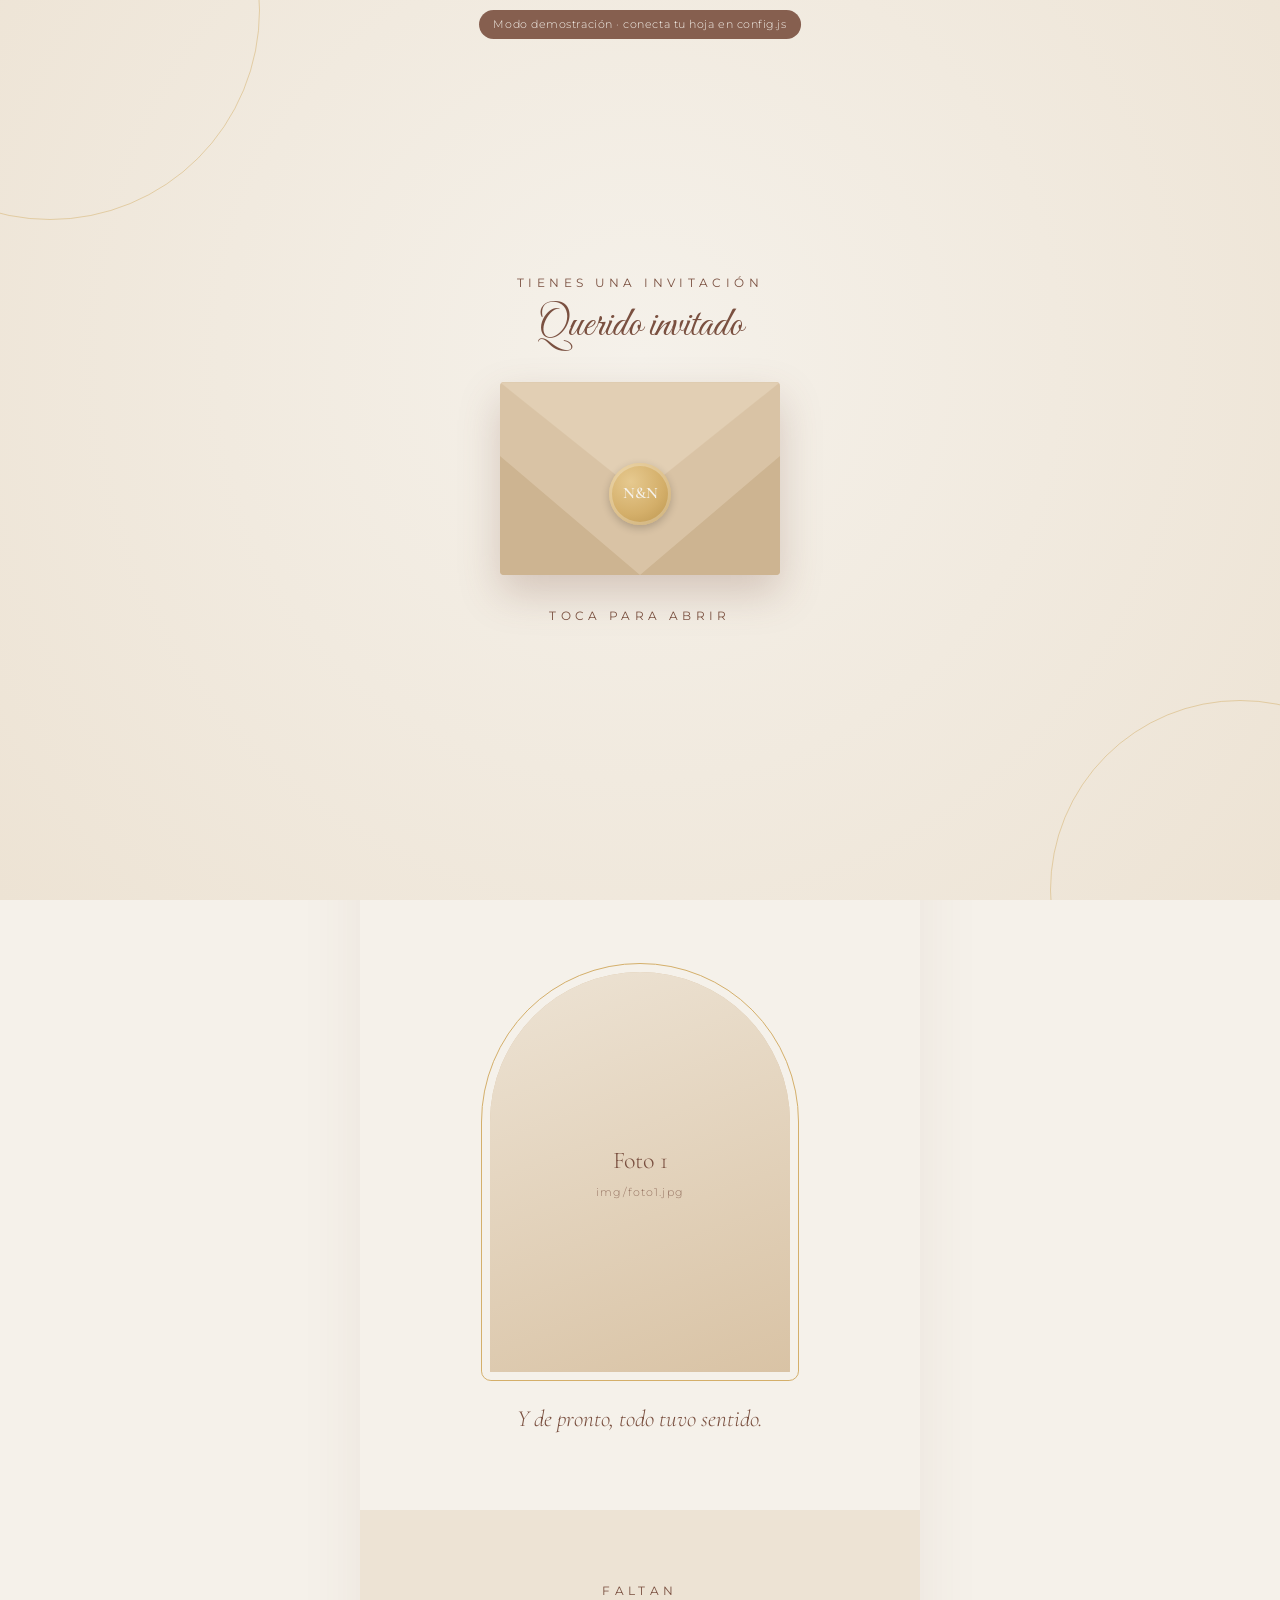
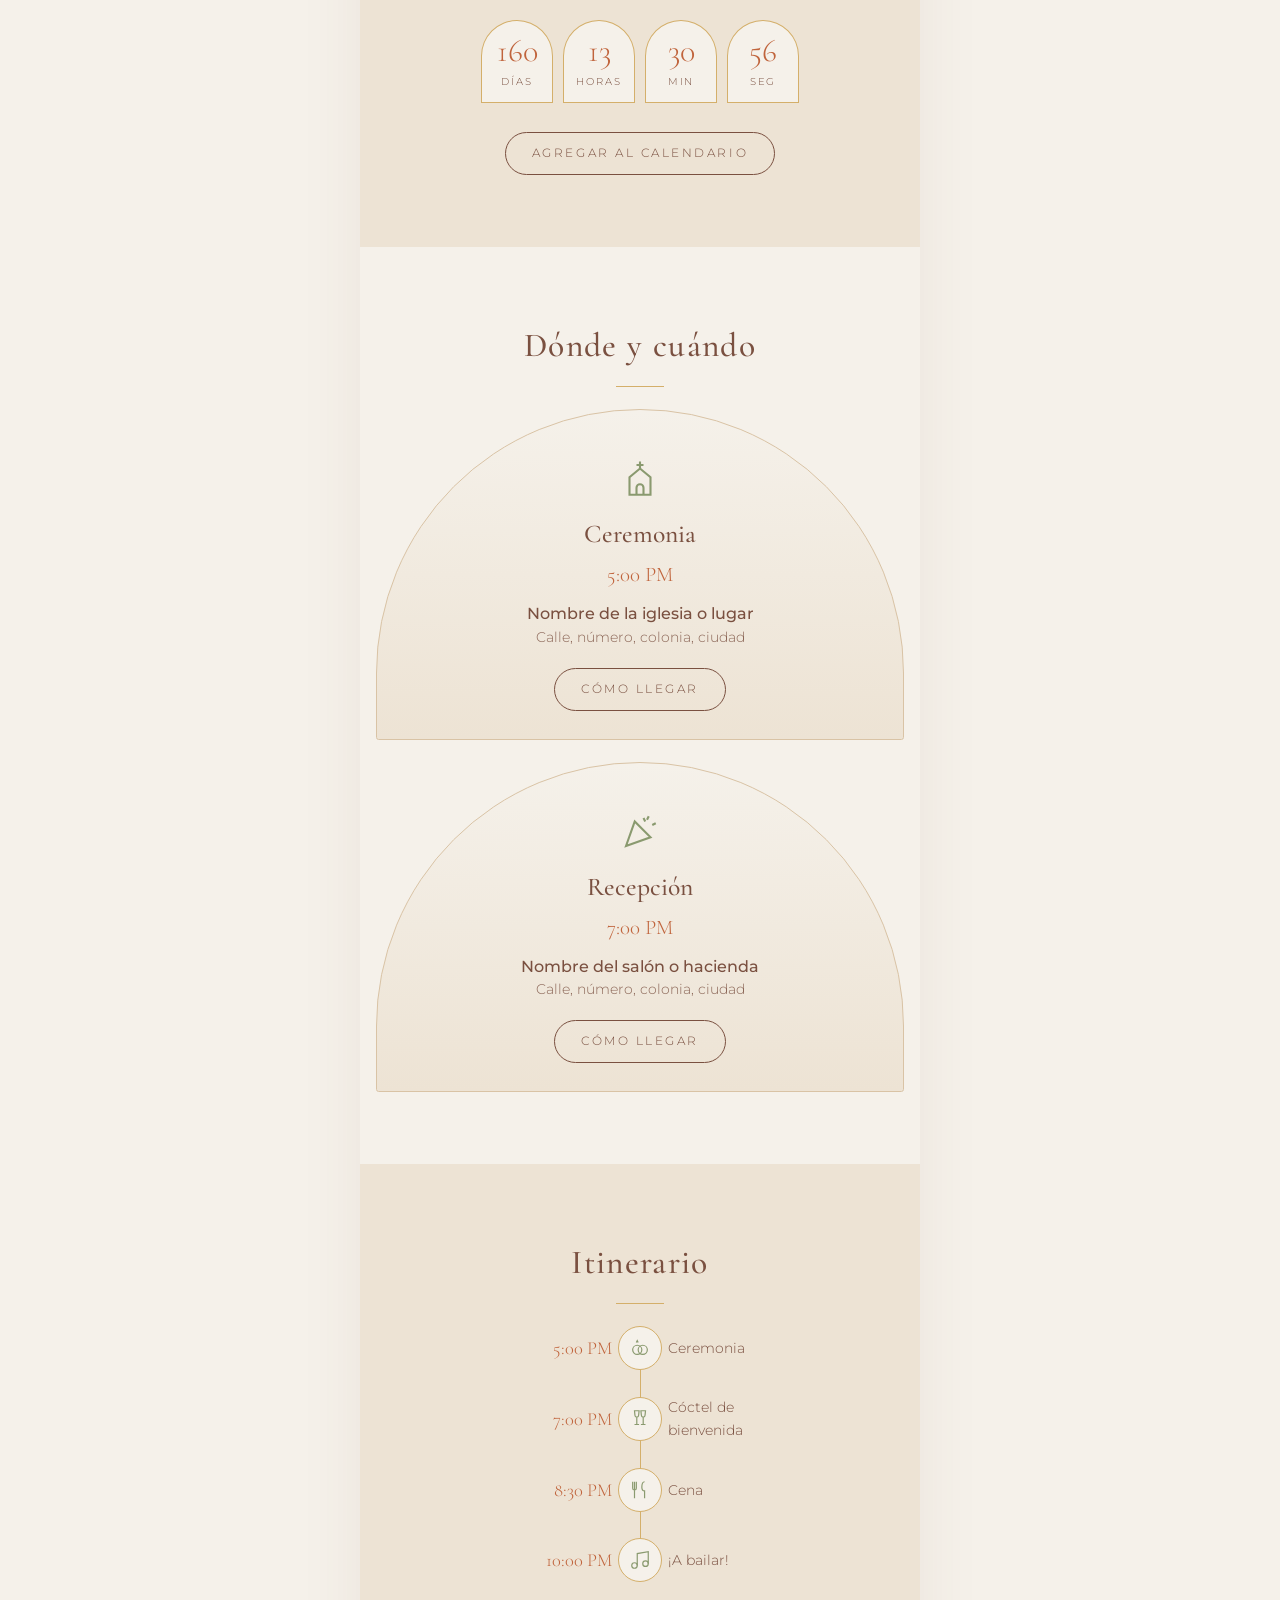
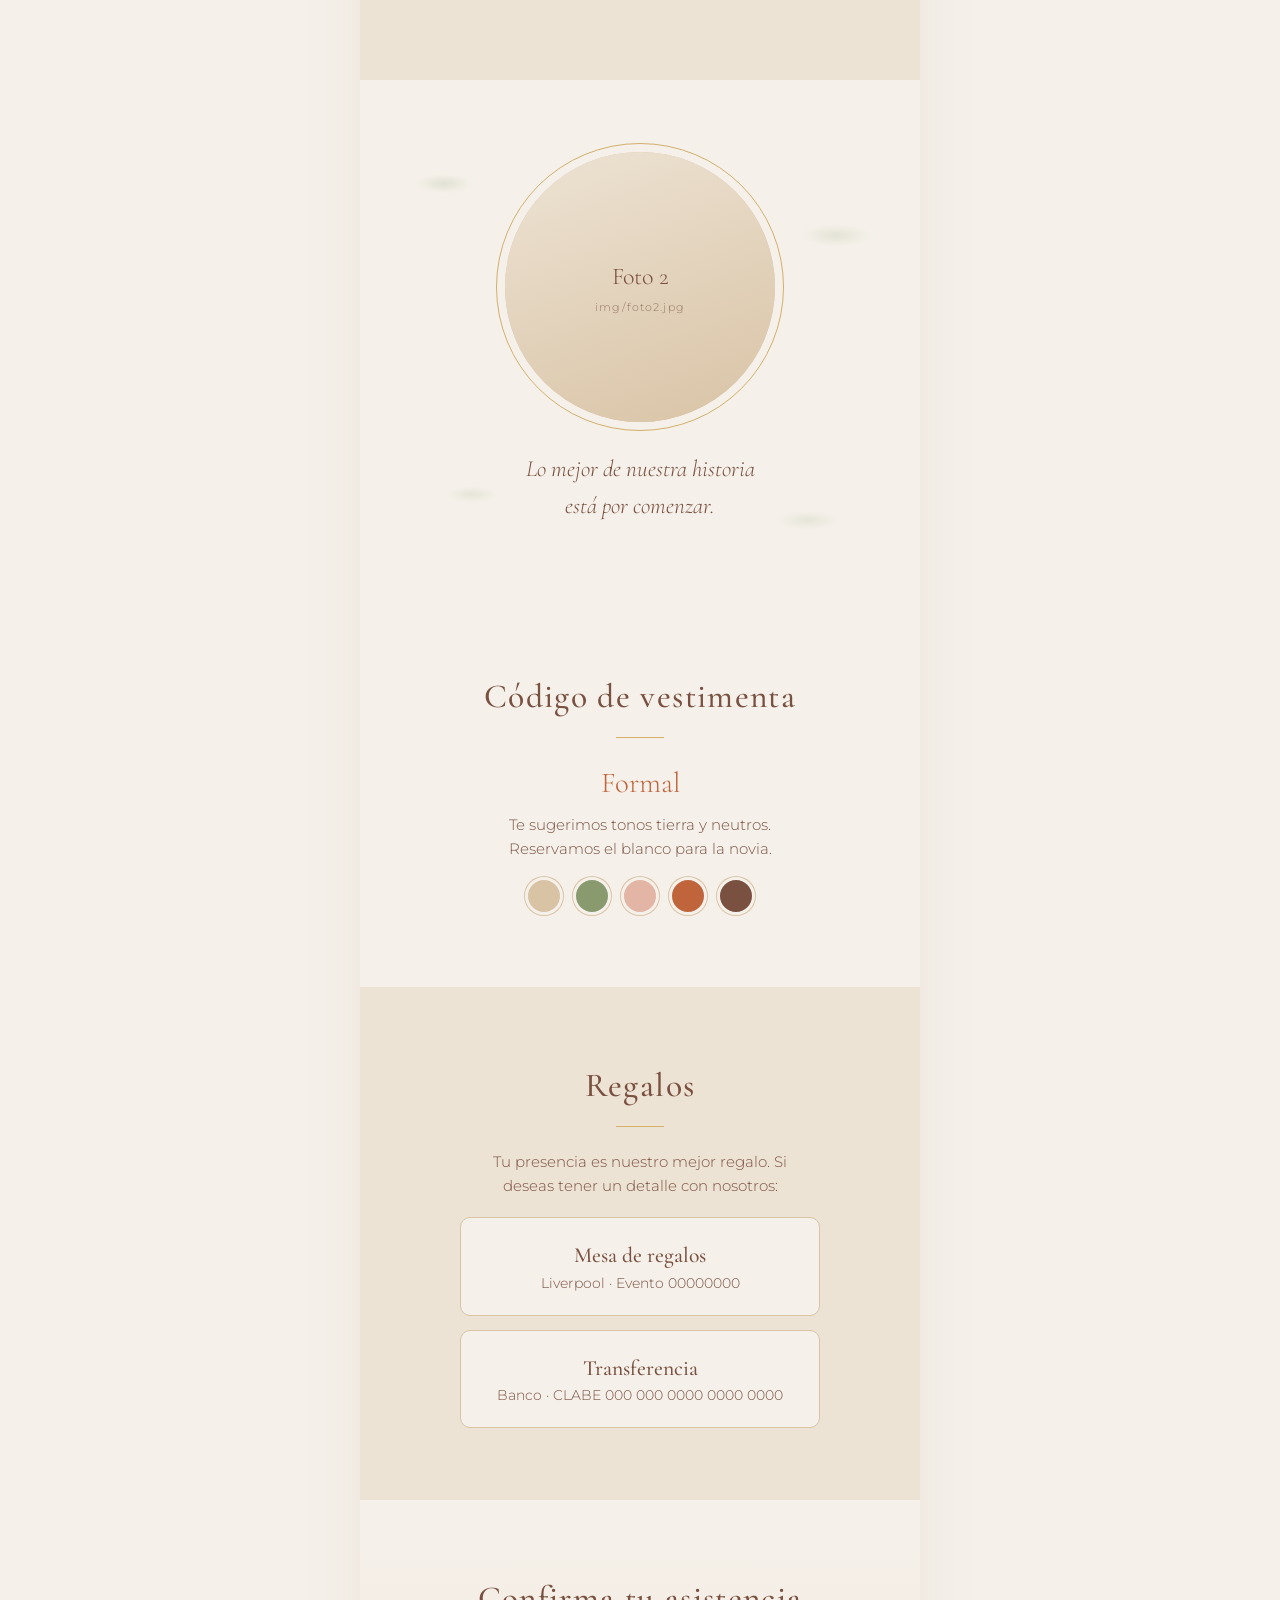
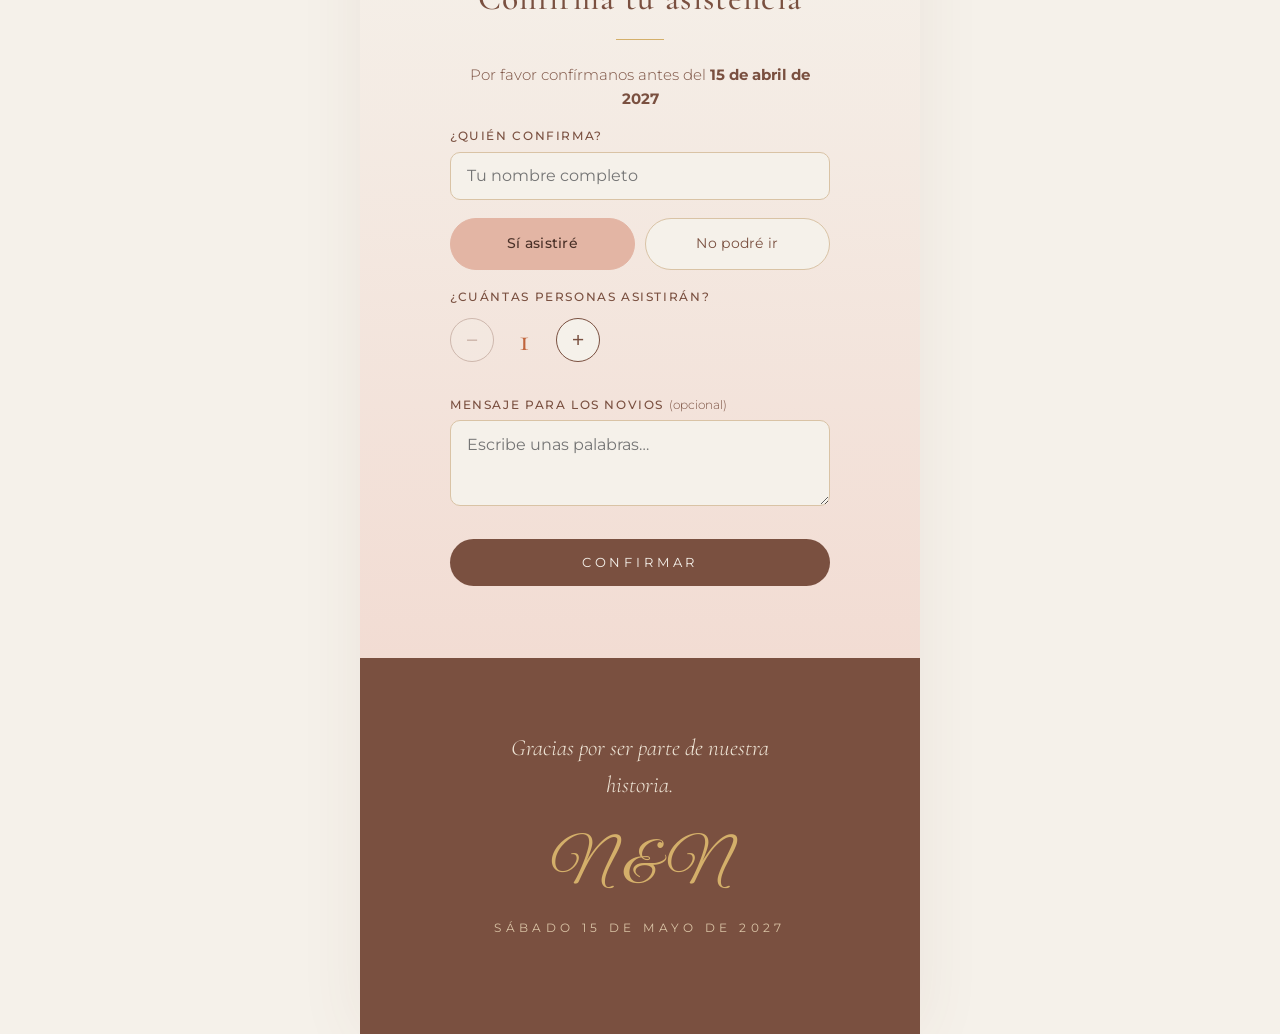
==== index.html @ 7f9cccb1 "Invitación de boda digital con confirmación conectada a Google Sheets Paleta Colores tendencia, sobr" ====
<!DOCTYPE html>
<html lang="es">
<head>
  <meta charset="UTF-8" />
  <meta name="viewport" content="width=device-width, initial-scale=1" />
  <title>Nuestra Boda</title>
  <meta name="description" content="Estás invitado a nuestra boda" />
  <meta property="og:title" content="¡Nos casamos!" />
  <meta property="og:description" content="Abre tu invitación" />
  <meta name="theme-color" content="#F5F1EA" />
  <link rel="preconnect" href="https://fonts.googleapis.com" />
  <link rel="preconnect" href="https://fonts.gstatic.com" crossorigin />
  <link href="https://fonts.googleapis.com/css2?family=Cormorant+Garamond:ital,wght@0,400;0,500;0,600;1,400&family=Great+Vibes&family=Montserrat:wght@300;400;500&display=swap" rel="stylesheet" />
  <link rel="stylesheet" href="styles.css" />
</head>
<body>

  <!-- ============ SOBRE / PORTADA ============ -->
  <div id="sobre" class="sobre" role="button" tabindex="0" aria-label="Abrir invitación">
    <div class="sobre-arco a1"></div>
    <div class="sobre-arco a2"></div>
    <div class="sobre-contenido">
      <p class="mini">Tienes una invitación</p>
      <p class="sobre-nombre" id="sobreNombre">&nbsp;</p>
      <div class="sobre-cuerpo">
        <div class="sobre-solapa"></div>
        <div class="sello"><span id="selloIniciales">N&N</span></div>
      </div>
      <p class="mini toca">Toca para abrir</p>
    </div>
  </div>

  <!-- Botón de música -->
  <button id="btnMusica" class="btn-musica" aria-label="Música" hidden>
    <svg viewBox="0 0 24 24"><path d="M9 18V5l12-2v13"/><circle cx="6" cy="18" r="3"/><circle cx="18" cy="16" r="3"/></svg>
  </button>
  <audio id="audio" loop preload="none"></audio>

  <main id="invitacion">

    <!-- ============ 1. HERO ============ -->
    <section class="hero">
      <div class="arco-deco izq"></div>
      <div class="arco-deco der"></div>
      <p class="saludo" id="saludo">Con mucho cariño</p>
      <p class="pases-hero" id="pasesHero"></p>
      <p class="espaciado">Nos casamos</p>
      <h1 class="nombres">
        <span id="nombreNovia"></span>
        <span class="amp">&amp;</span>
        <span id="nombreNovio"></span>
      </h1>
      <svg class="ramita" viewBox="0 0 200 40" aria-hidden="true"><use href="#eucalipto"/></svg>
      <p class="fecha-hero" id="fechaHero"></p>
      <div class="flecha">⌄</div>
    </section>

    <!-- ============ 2. FOTO 1 ============ -->
    <section class="seccion foto-seccion revelar">
      <div class="marco-arco">
        <img src="img/foto1.jpg" alt="Foto de los novios" class="foto" data-foto="1" />
        <div class="foto-vacia"><span>Foto 1</span><small>img/foto1.jpg</small></div>
      </div>
      <p class="frase" id="fraseFoto1"></p>
    </section>

    <!-- ============ 3. CUENTA REGRESIVA ============ -->
    <section class="seccion beige revelar">
      <p class="espaciado">Faltan</p>
      <div class="cuenta" id="cuenta">
        <div><span id="cDias">00</span><small>Días</small></div>
        <div><span id="cHoras">00</span><small>Horas</small></div>
        <div><span id="cMin">00</span><small>Min</small></div>
        <div><span id="cSeg">00</span><small>Seg</small></div>
      </div>
      <a class="btn-linea" id="btnCalendario" target="_blank" rel="noopener">Agregar al calendario</a>
    </section>

    <!-- ============ 4. CEREMONIA Y RECEPCIÓN ============ -->
    <section class="seccion revelar">
      <h2 class="titulo">Dónde y cuándo</h2>
      <div class="lugares" id="lugares"></div>
    </section>

    <!-- ============ 5. ITINERARIO ============ -->
    <section class="seccion beige revelar">
      <h2 class="titulo">Itinerario</h2>
      <ol class="itinerario" id="itinerario"></ol>
    </section>

    <!-- ============ 6. FOTO 2 ============ -->
    <section class="seccion foto-seccion sombra-hojas revelar">
      <div class="marco-circulo">
        <img src="img/foto2.jpg" alt="Foto de los novios" class="foto" data-foto="2" />
        <div class="foto-vacia"><span>Foto 2</span><small>img/foto2.jpg</small></div>
      </div>
      <p class="frase" id="fraseFoto2"></p>
    </section>

    <!-- ============ 7. VESTIMENTA ============ -->
    <section class="seccion revelar">
      <h2 class="titulo">Código de vestimenta</h2>
      <p class="vest-tipo" id="vestTipo"></p>
      <p class="texto" id="vestDetalle"></p>
      <div class="paleta" id="vestColores"></div>
    </section>

    <!-- ============ 8. REGALOS ============ -->
    <section class="seccion beige revelar" id="seccionRegalos">
      <h2 class="titulo">Regalos</h2>
      <p class="texto" id="regalosTexto"></p>
      <div class="regalos" id="regalos"></div>
    </section>

    <!-- ============ 9. CONFIRMACIÓN ============ -->
    <section class="seccion rsvp revelar" id="rsvp">
      <h2 class="titulo">Confirma tu asistencia</h2>
      <p class="texto">Por favor confírmanos antes del <strong id="fechaLimite"></strong></p>
      <p class="reservados" id="reservados"></p>

      <form id="formRsvp" novalidate>
        <label>¿Quién confirma?
          <input type="text" id="fQuien" placeholder="Tu nombre completo" required autocomplete="name" />
        </label>

        <div class="opciones-asiste">
          <label class="opcion"><input type="radio" name="asiste" value="si" checked /><span>Sí asistiré</span></label>
          <label class="opcion"><input type="radio" name="asiste" value="no" /><span>No podré ir</span></label>
        </div>

        <div id="bloqueAsistentes">
          <label>¿Cuántas personas asistirán?
            <div class="contador">
              <button type="button" id="menos" aria-label="Menos">−</button>
              <output id="fCantidad">1</output>
              <button type="button" id="mas" aria-label="Más">+</button>
            </div>
          </label>
          <p class="aviso-pases" id="avisoPases" hidden></p>
          <div id="acompanantes"></div>
        </div>

        <label>Mensaje para los novios <span class="opc">(opcional)</span>
          <textarea id="fMensaje" rows="3" placeholder="Escribe unas palabras…"></textarea>
        </label>

        <button type="submit" class="btn-principal" id="btnEnviar">Confirmar</button>
        <p class="error" id="error" hidden></p>
      </form>

      <div class="gracias" id="gracias" hidden>
        <svg class="ramita" viewBox="0 0 200 40" aria-hidden="true"><use href="#eucalipto"/></svg>
        <h3 id="graciasTitulo">¡Gracias!</h3>
        <p id="graciasTexto"></p>
        <button class="btn-linea" id="btnEditar" type="button">Modificar respuesta</button>
      </div>
    </section>

    <!-- ============ 10. CIERRE ============ -->
    <footer class="cierre">
      <p class="frase" id="fraseCierre"></p>
      <p class="iniciales-cierre" id="inicialesCierre"></p>
      <p class="espaciado fecha-cierre" id="fechaCierre"></p>
    </footer>
  </main>

  <div id="demo" class="demo" hidden>Modo demostración · conecta tu hoja en config.js</div>

  <!-- Ilustraciones -->
  <svg width="0" height="0" style="position:absolute" aria-hidden="true">
    <defs>
      <g id="eucalipto" fill="none" stroke-linecap="round">
        <path d="M10 22 C60 18 140 18 190 22" stroke="#D4AF6A" stroke-width="1"/>
        <g fill="#8A9A6F" opacity=".9">
          <ellipse cx="100" cy="20" rx="7" ry="4.2"/>
          <ellipse cx="84" cy="13" rx="6" ry="3.6" transform="rotate(-25 84 13)"/>
          <ellipse cx="116" cy="13" rx="6" ry="3.6" transform="rotate(25 116 13)"/>
          <ellipse cx="72" cy="27" rx="6" ry="3.6" transform="rotate(20 72 27)"/>
          <ellipse cx="128" cy="27" rx="6" ry="3.6" transform="rotate(-20 128 27)"/>
          <ellipse cx="60" cy="15" rx="5" ry="3" transform="rotate(-20 60 15)"/>
          <ellipse cx="140" cy="15" rx="5" ry="3" transform="rotate(20 140 15)"/>
          <ellipse cx="48" cy="25" rx="4" ry="2.5" transform="rotate(15 48 25)"/>
          <ellipse cx="152" cy="25" rx="4" ry="2.5" transform="rotate(-15 152 25)"/>
        </g>
      </g>
    </defs>
  </svg>

  <script src="config.js"></script>
  <script src="app.js"></script>
</body>
</html>
---- styles.css ----
/* ===== Paleta "Colores tendencia" ===== */
:root {
  --blanco: #F5F1EA;
  --beige: #D9C3A5;
  --beige-claro: #EDE3D4;
  --salvia: #8A9A6F;
  --rosa: #E3B5A4;
  --rosa-claro: #F2DCD3;
  --terracota: #C0643C;
  --moca: #7A5040;
  --moca-oscuro: #4A3128;
  --dorado: #D4AF6A;

  --serif: "Cormorant Garamond", Georgia, serif;
  --script: "Great Vibes", cursive;
  --sans: "Montserrat", system-ui, sans-serif;
}

* { box-sizing: border-box; margin: 0; padding: 0; }
html { scroll-behavior: smooth; }
body {
  background: var(--blanco);
  color: var(--moca-oscuro);
  font-family: var(--sans);
  font-weight: 300;
  line-height: 1.6;
  -webkit-font-smoothing: antialiased;
  overflow-x: hidden;
}
body.bloqueado { overflow: hidden; height: 100vh; }

main { max-width: 560px; margin: 0 auto; background: var(--blanco); box-shadow: 0 0 60px rgba(122,80,64,.08); }

/* ===== Tipografía base ===== */
.espaciado, .mini {
  font-size: .72rem; letter-spacing: .38em; text-transform: uppercase;
  color: var(--moca); font-weight: 400;
}
.titulo {
  font-family: var(--serif); font-weight: 500; font-size: 2.1rem;
  color: var(--moca); letter-spacing: .04em; margin-bottom: 1.4rem;
  position: relative; padding-bottom: .9rem;
}
.titulo::after {
  content: ""; position: absolute; left: 50%; bottom: 0; transform: translateX(-50%);
  width: 48px; height: 1px; background: var(--dorado);
}
.texto { font-size: .95rem; color: var(--moca); max-width: 34ch; margin: 0 auto 1rem; }
.frase {
  font-family: var(--serif); font-style: italic; font-size: 1.45rem;
  color: var(--moca); max-width: 26ch; margin: 1.8rem auto 0;
}

/* ===== Sobre ===== */
.sobre {
  position: fixed; inset: 0; z-index: 50; cursor: pointer;
  background: radial-gradient(circle at 50% 40%, var(--blanco) 0%, var(--beige-claro) 100%);
  display: grid; place-items: center; text-align: center;
  transition: opacity 1s ease, visibility 1s;
  overflow: hidden;
}
.sobre.abierto { opacity: 0; visibility: hidden; }
.sobre-arco { position: absolute; border: 1px solid var(--dorado); border-radius: 50%; opacity: .5; }
.sobre-arco.a1 { width: 420px; height: 420px; top: -200px; left: -160px; }
.sobre-arco.a2 { width: 380px; height: 380px; bottom: -180px; right: -150px; }
.sobre-contenido { position: relative; padding: 16px; }
.sobre-nombre {
  font-family: var(--script); font-size: 2.6rem; color: var(--moca);
  margin: .6rem 0 1.8rem; min-height: 3.2rem; line-height: 1.2;
}
.sobre-cuerpo {
  position: relative; width: min(280px, 78vw); aspect-ratio: 1.45; margin: 0 auto;
  background: var(--beige); border-radius: 4px;
  box-shadow: 0 18px 40px rgba(122,80,64,.25);
  overflow: hidden;
}
.sobre-cuerpo::before, .sobre-cuerpo::after {
  content: ""; position: absolute; bottom: 0; width: 0; height: 0;
  border-bottom: calc(min(280px, 78vw) / 1.45 * .62) solid #CDB491;
}
.sobre-cuerpo::before { left: 0; border-right: calc(min(280px, 78vw) * .5) solid transparent; }
.sobre-cuerpo::after { right: 0; border-left: calc(min(280px, 78vw) * .5) solid transparent; }
.sobre-solapa {
  position: absolute; top: 0; left: 0; right: 0; height: 58%;
  background: #E2CFB4; clip-path: polygon(0 0, 100% 0, 50% 100%);
  transform-origin: top; transition: transform .8s ease; z-index: 2;
}
.sobre.abriendo .sobre-solapa { transform: rotateX(180deg); }
.sello {
  position: absolute; top: 58%; left: 50%; transform: translate(-50%, -50%); z-index: 3;
  width: 62px; height: 62px; border-radius: 50%;
  background: radial-gradient(circle at 35% 30%, #E6C98F, var(--dorado) 55%, #B8924C);
  display: grid; place-items: center;
  box-shadow: 0 3px 8px rgba(0,0,0,.2), inset 0 0 0 3px rgba(255,255,255,.25);
  font-family: var(--serif); font-weight: 600; color: var(--blanco); font-size: 1rem;
  transition: transform .5s ease, opacity .5s;
}
.sobre.abriendo .sello { transform: translate(-50%, -50%) scale(.2); opacity: 0; }
.toca { margin-top: 2rem; animation: latido 2s ease-in-out infinite; }
@keyframes latido { 50% { opacity: .35; } }

/* ===== Hero ===== */
.hero {
  min-height: 100svh; display: flex; flex-direction: column; align-items: center; justify-content: center;
  text-align: center; padding: 64px 16px 40px; position: relative; overflow: hidden;
}
.arco-deco { position: absolute; border: 1px solid var(--dorado); border-radius: 50%; opacity: .55; pointer-events: none; }
.arco-deco.izq { width: 300px; height: 300px; top: -150px; left: -150px; background: var(--beige-claro); }
.arco-deco.der { width: 260px; height: 260px; bottom: -130px; right: -130px; background: var(--beige-claro); }
.saludo { font-family: var(--serif); font-style: italic; font-size: 1.3rem; color: var(--moca); }
.pases-hero { font-size: .78rem; color: var(--terracota); letter-spacing: .12em; margin: .3rem 0 2.4rem; min-height: 1.2em; }
.nombres {
  font-family: var(--serif); font-weight: 400; color: var(--moca);
  font-size: clamp(2.8rem, 13vw, 4.4rem); line-height: 1; margin: 1.4rem 0 1rem;
  text-transform: uppercase; letter-spacing: .03em;
  display: flex; flex-direction: column; align-items: center;
}
.nombres .amp { font-family: var(--script); text-transform: none; color: var(--dorado); font-size: .9em; margin: .1em 0; }
.ramita { width: 180px; height: 36px; margin: .6rem auto; display: block; }
.fecha-hero { font-family: var(--serif); font-size: 1.25rem; color: var(--terracota); letter-spacing: .06em; margin-top: .6rem; }
.flecha { margin-top: 3rem; color: var(--dorado); font-size: 1.8rem; animation: baja 2s infinite; }
@keyframes baja { 50% { transform: translateY(8px); } }

/* ===== Secciones ===== */
.seccion { padding: 72px 16px; text-align: center; position: relative; }
.seccion.beige { background: var(--beige-claro); }

/* ===== Fotos ===== */
.marco-arco, .marco-circulo {
  position: relative; margin: 0 auto; overflow: hidden; background: var(--beige);
  outline: 1px solid var(--dorado); outline-offset: 8px;
}
.marco-arco { width: min(300px, 80vw); aspect-ratio: 3 / 4; border-radius: 999px 999px 6px 6px; }
.marco-circulo { width: min(270px, 72vw); aspect-ratio: 1; border-radius: 50%; }
.foto { width: 100%; height: 100%; object-fit: cover; display: block; }
.foto-vacia {
  position: absolute; inset: 0; display: none; flex-direction: column; align-items: center; justify-content: center;
  background: linear-gradient(160deg, var(--beige-claro), var(--beige));
  color: var(--moca); font-family: var(--serif); font-size: 1.5rem; gap: .2rem;
}
.foto-vacia small { font-family: var(--sans); font-size: .7rem; letter-spacing: .1em; opacity: .7; }
.sin-foto .foto { display: none; }
.sin-foto .foto-vacia { display: flex; }
.sombra-hojas {
  background:
    radial-gradient(ellipse 40px 14px at 15% 20%, rgba(138,154,111,.18), transparent 70%),
    radial-gradient(ellipse 50px 16px at 85% 30%, rgba(138,154,111,.16), transparent 70%),
    radial-gradient(ellipse 36px 12px at 20% 80%, rgba(138,154,111,.14), transparent 70%),
    radial-gradient(ellipse 44px 14px at 80% 85%, rgba(138,154,111,.14), transparent 70%),
    var(--blanco);
}

/* ===== Cuenta regresiva ===== */
.cuenta { display: flex; justify-content: center; gap: 10px; margin: 1.2rem 0 1.8rem; }
.cuenta div {
  width: 72px; padding: 14px 0 10px; background: var(--blanco); border: 1px solid var(--dorado);
  border-radius: 999px 999px 4px 4px;
}
.cuenta span { display: block; font-family: var(--serif); font-size: 2rem; color: var(--terracota); line-height: 1; }
.cuenta small { font-size: .6rem; letter-spacing: .2em; text-transform: uppercase; color: var(--moca); }

/* ===== Botones ===== */
.btn-linea {
  display: inline-block; padding: .7rem 1.6rem; border: 1px solid var(--moca); border-radius: 999px;
  color: var(--moca); text-decoration: none; font-size: .72rem; letter-spacing: .22em; text-transform: uppercase;
  background: transparent; font-family: var(--sans); cursor: pointer; transition: all .25s;
}
.btn-linea:hover { background: var(--moca); color: var(--blanco); }
.btn-principal {
  width: 100%; padding: 1rem; border: 0; border-radius: 999px; cursor: pointer;
  background: var(--moca); color: var(--blanco); font-family: var(--sans);
  font-size: .8rem; letter-spacing: .3em; text-transform: uppercase; margin-top: .6rem;
  transition: background .25s;
}
.btn-principal:hover { background: var(--terracota); }
.btn-principal:disabled { opacity: .6; cursor: wait; }

/* ===== Lugares ===== */
.lugares { display: grid; gap: 22px; }
.lugar {
  border: 1px solid var(--beige); border-radius: 999px 999px 10px 10px; padding: 48px 20px 28px;
  background: linear-gradient(var(--blanco), var(--beige-claro));
}
.lugar .icono { width: 42px; height: 42px; margin: 0 auto .4rem; stroke: var(--salvia); fill: none; stroke-width: 1.2; }
.lugar h3 { font-family: var(--serif); font-weight: 500; font-size: 1.6rem; color: var(--moca); }
.lugar .hora { color: var(--terracota); font-family: var(--serif); font-size: 1.3rem; margin: .2rem 0 .6rem; }
.lugar .nombre-lugar { font-weight: 500; color: var(--moca); }
.lugar .dir { font-size: .85rem; color: var(--moca); opacity: .85; margin-bottom: 1.2rem; }

/* ===== Itinerario ===== */
.itinerario { list-style: none; max-width: 340px; margin: 0 auto; position: relative; }
.itinerario::before { content: ""; position: absolute; left: 50%; top: 10px; bottom: 10px; width: 1px; background: var(--dorado); }
.itinerario li { display: grid; grid-template-columns: 1fr 56px 1fr; align-items: center; margin-bottom: 26px; position: relative; }
.itinerario .h { text-align: right; font-family: var(--serif); color: var(--terracota); font-size: 1.15rem; }
.itinerario .e { text-align: left; color: var(--moca); font-size: .9rem; }
.itinerario .ic {
  width: 44px; height: 44px; margin: 0 auto; border-radius: 50%; background: var(--blanco);
  border: 1px solid var(--dorado); display: grid; place-items: center; position: relative; z-index: 1;
}
.itinerario .ic svg { width: 22px; height: 22px; stroke: var(--salvia); fill: none; stroke-width: 1.3; }

/* ===== Vestimenta ===== */
.vest-tipo { font-family: var(--serif); font-size: 1.8rem; color: var(--terracota); margin-bottom: .4rem; }
.paleta { display: flex; justify-content: center; gap: 10px; margin-top: 1rem; flex-wrap: wrap; }
.paleta span { width: 38px; height: 38px; border-radius: 50%; border: 3px solid var(--blanco); box-shadow: 0 0 0 1px var(--beige); }

/* ===== Regalos ===== */
.regalos { display: grid; gap: 14px; max-width: 360px; margin: 1.2rem auto 0; }
.regalo { background: var(--blanco); border: 1px solid var(--beige); border-radius: 10px; padding: 20px; }
.regalo h3 { font-family: var(--serif); font-weight: 500; font-size: 1.35rem; color: var(--moca); }
.regalo p { font-size: .85rem; color: var(--moca); word-break: break-word; }
.regalo .btn-linea { margin-top: .8rem; padding: .5rem 1.2rem; }

/* ===== RSVP ===== */
.rsvp { background: linear-gradient(var(--blanco), var(--rosa-claro)); }
.reservados {
  display: inline-block; margin: .4rem 0 1.6rem; padding: .5rem 1.2rem; border-radius: 999px;
  background: var(--blanco); border: 1px solid var(--rosa); color: var(--moca); font-size: .85rem;
}
.reservados:empty { display: none; }
form { max-width: 380px; margin: 0 auto; text-align: left; display: grid; gap: 18px; }
form label { display: block; font-size: .72rem; letter-spacing: .14em; text-transform: uppercase; color: var(--moca); font-weight: 500; }
.opc { text-transform: none; letter-spacing: 0; font-weight: 300; }
input[type=text], textarea {
  width: 100%; margin-top: 6px; padding: .85rem 1rem; border: 1px solid var(--beige); border-radius: 10px;
  background: var(--blanco); font-family: var(--sans); font-size: 1rem; color: var(--moca-oscuro);
  text-transform: none; letter-spacing: 0; font-weight: 400;
}
input:focus, textarea:focus { outline: none; border-color: var(--dorado); box-shadow: 0 0 0 3px rgba(212,175,106,.2); }
.opciones-asiste { display: grid; grid-template-columns: 1fr 1fr; gap: 10px; }
.opcion input { position: absolute; opacity: 0; }
.opcion span {
  display: block; text-align: center; padding: .85rem .5rem; border: 1px solid var(--beige); border-radius: 999px;
  background: var(--blanco); cursor: pointer; text-transform: none; letter-spacing: .02em; font-size: .9rem; font-weight: 400;
  transition: all .2s;
}
.opcion input:checked + span { background: var(--rosa); border-color: var(--rosa); color: var(--moca-oscuro); font-weight: 500; }
.opcion input:focus-visible + span { outline: 2px solid var(--dorado); }
.contador { display: flex; align-items: center; gap: 16px; margin-top: 8px; }
.contador button {
  width: 44px; height: 44px; border-radius: 50%; border: 1px solid var(--moca); background: var(--blanco);
  font-size: 1.3rem; color: var(--moca); cursor: pointer;
}
.contador button:disabled { opacity: .3; cursor: not-allowed; }
.contador output { font-family: var(--serif); font-size: 2rem; color: var(--terracota); min-width: 2ch; text-align: center; }
.aviso-pases {
  font-size: .82rem; color: var(--terracota); background: var(--blanco); border-left: 3px solid var(--terracota);
  padding: .6rem .8rem; border-radius: 4px; margin-top: -6px;
}
#acompanantes { display: grid; gap: 10px; margin-top: 12px; }
#acompanantes input { margin-top: 0; }
.error { color: var(--terracota); font-size: .85rem; text-align: center; }
.gracias { max-width: 380px; margin: 0 auto; }
.gracias h3 { font-family: var(--script); font-weight: 400; font-size: 3rem; color: var(--moca); }
.gracias p { margin: .4rem 0 1.4rem; color: var(--moca); }

/* ===== Cierre ===== */
.cierre { text-align: center; padding: 72px 16px 96px; background: var(--moca); color: var(--blanco); }
.cierre .frase { color: var(--beige-claro); margin-top: 0; }
.iniciales-cierre { font-family: var(--script); font-size: 3.6rem; color: var(--dorado); margin: 1rem 0 .4rem; }
.fecha-cierre { color: var(--beige); }

/* ===== Música ===== */
.btn-musica {
  position: fixed; right: 16px; bottom: 16px; z-index: 40; width: 48px; height: 48px; border-radius: 50%;
  border: 1px solid var(--dorado); background: rgba(245,241,234,.92); cursor: pointer; display: grid; place-items: center;
  box-shadow: 0 4px 14px rgba(122,80,64,.2);
}
.btn-musica[hidden] { display: none; }
.btn-musica svg { width: 20px; height: 20px; stroke: var(--moca); fill: none; stroke-width: 1.5; }
.btn-musica.sonando svg { animation: gira 4s linear infinite; }
@keyframes gira { to { transform: rotate(360deg); } }

.demo {
  position: fixed; left: 50%; top: 10px; transform: translateX(-50%); z-index: 60;
  background: var(--moca); color: var(--blanco); font-size: .68rem; padding: .35rem .9rem; border-radius: 999px;
  letter-spacing: .05em; white-space: nowrap; opacity: .9;
}

/* ===== Animación al hacer scroll ===== */
.revelar { opacity: 0; transform: translateY(28px); transition: opacity .9s ease, transform .9s ease; }
.revelar.visible { opacity: 1; transform: none; }
@media (prefers-reduced-motion: reduce) {
  .revelar { opacity: 1; transform: none; transition: none; }
  * { animation: none !important; }
}
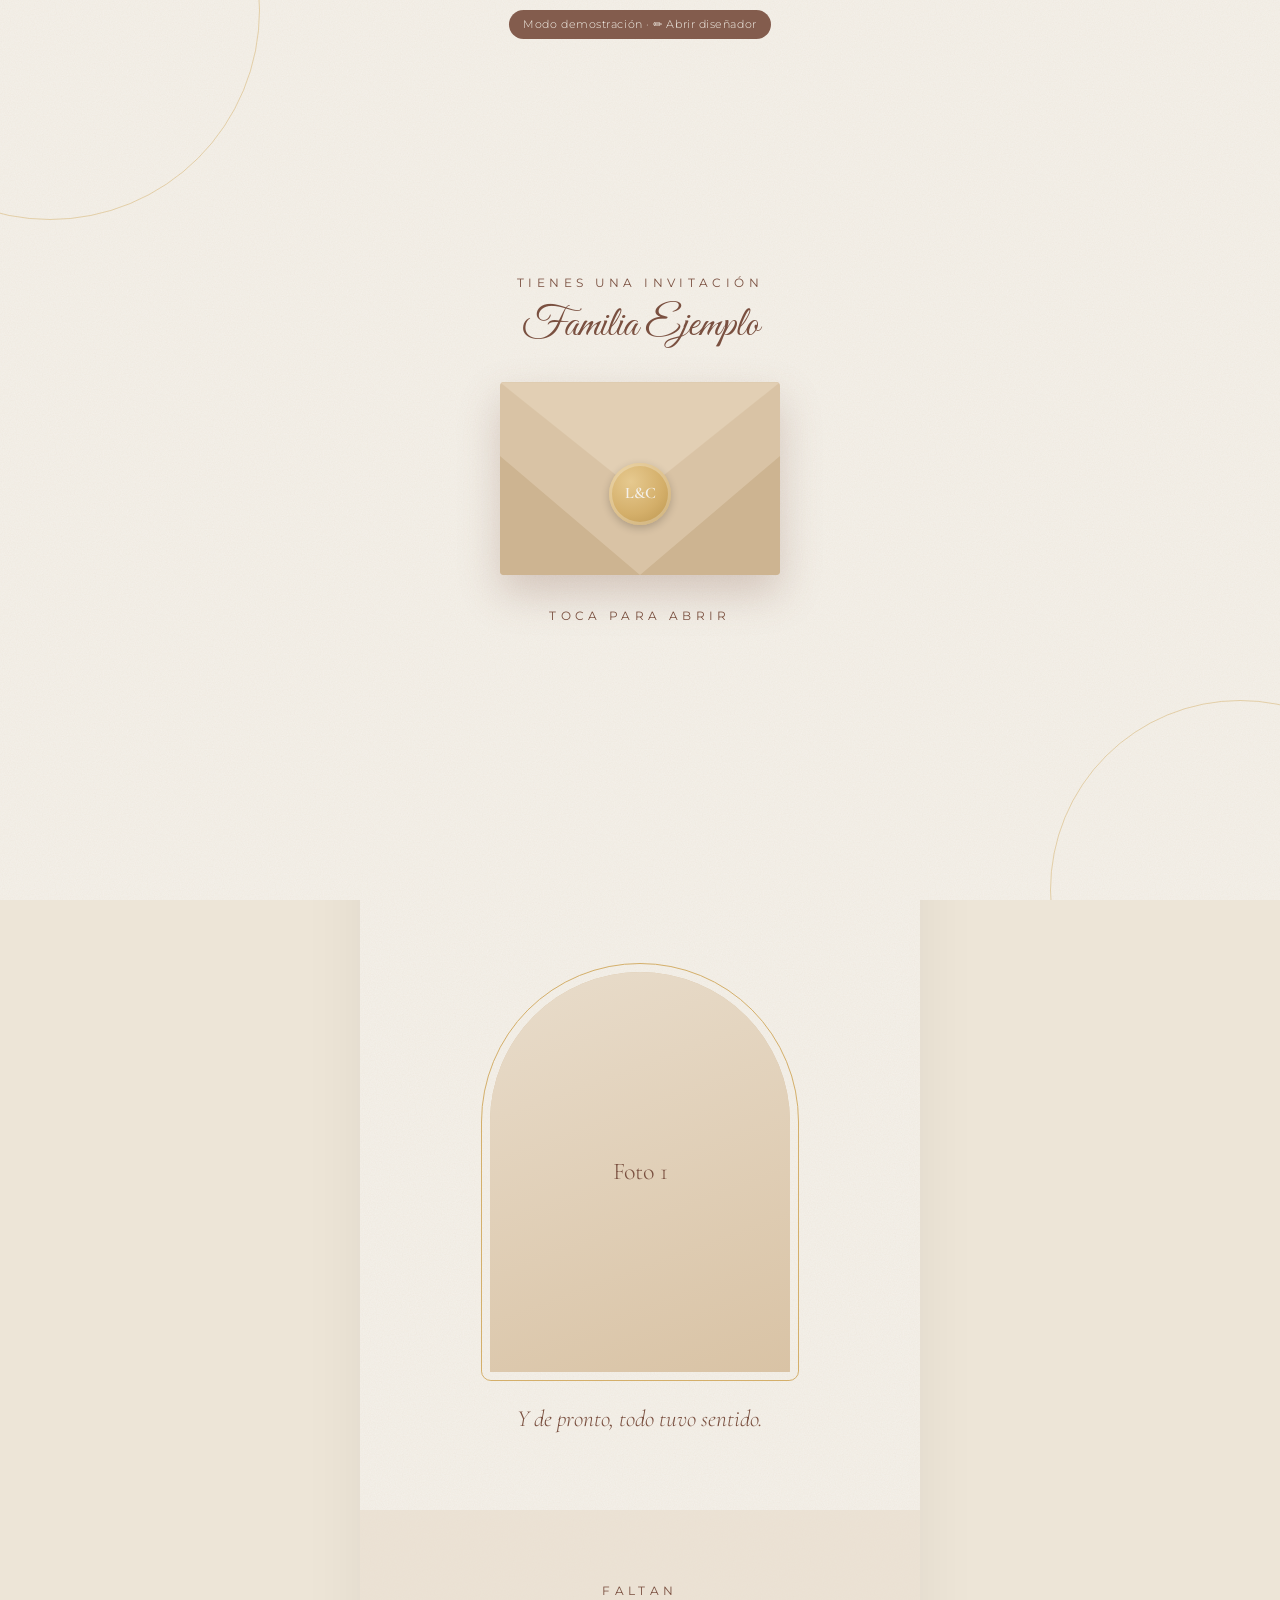
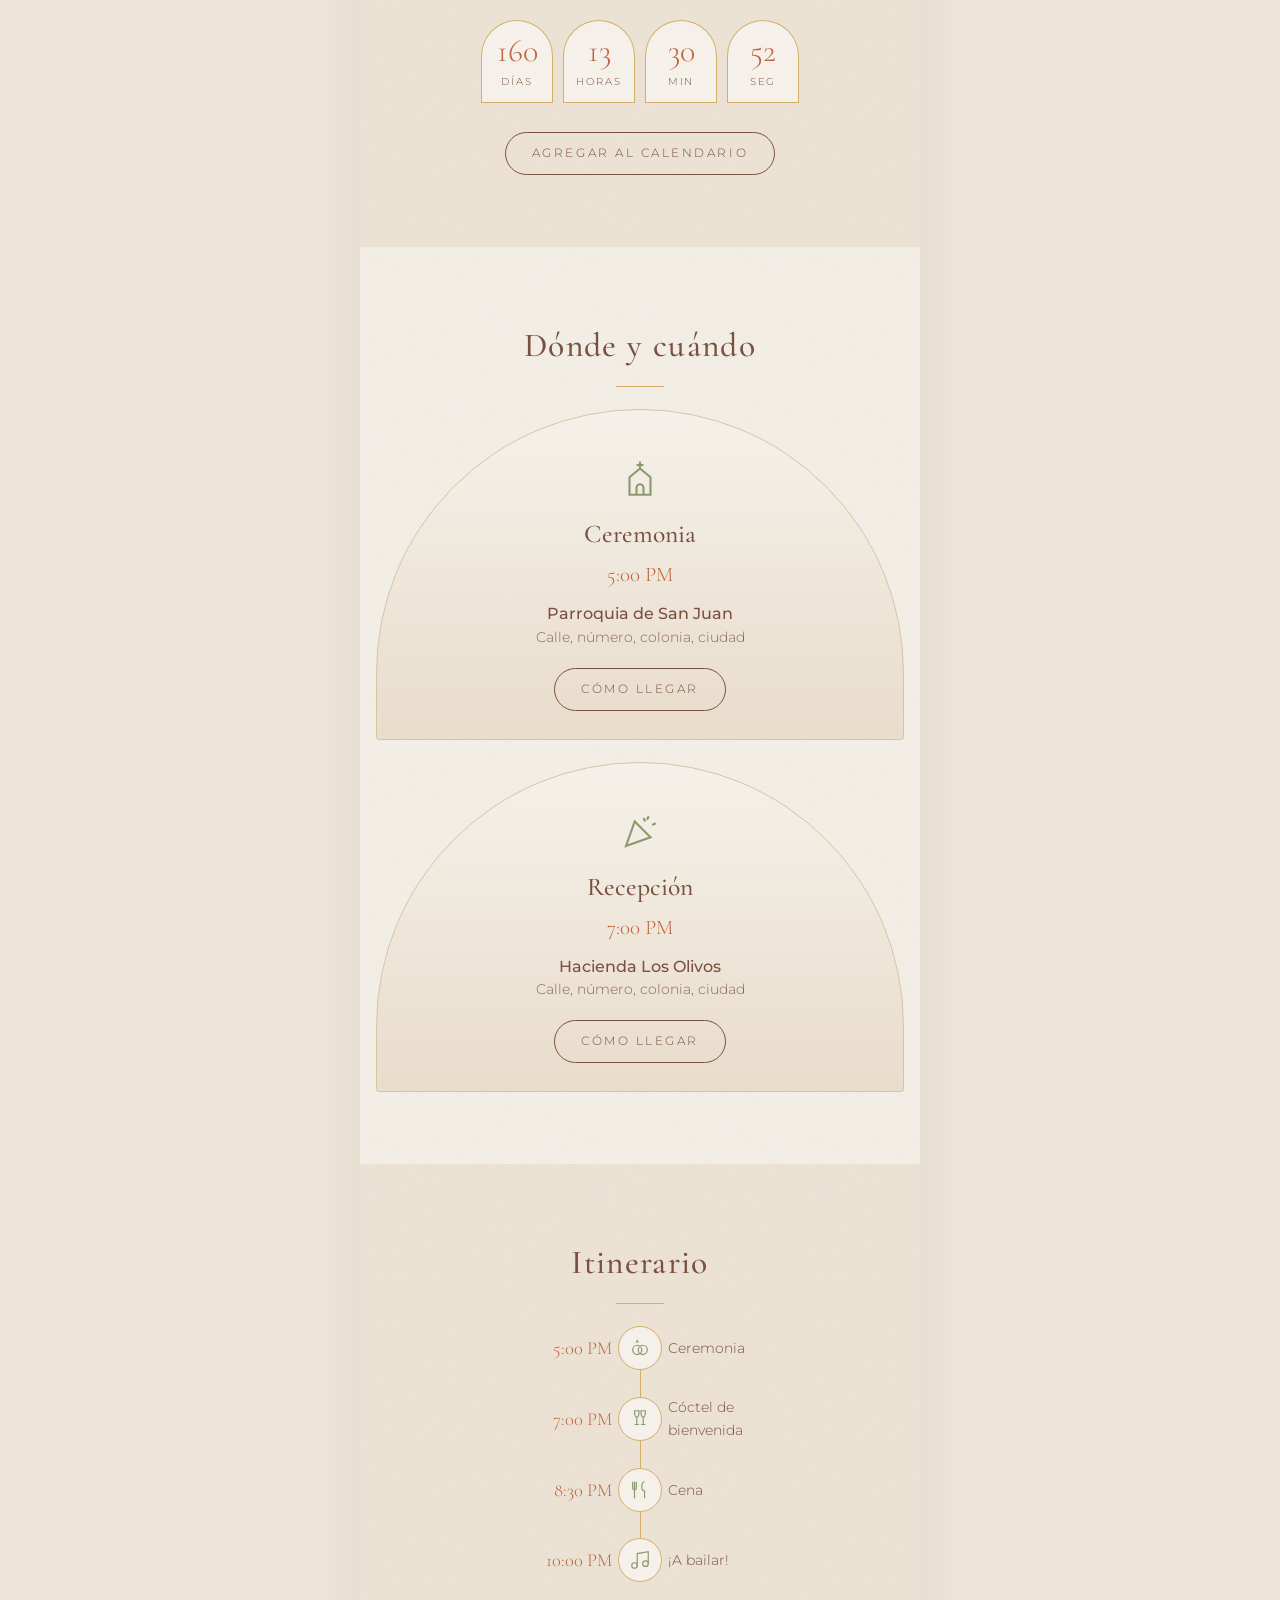
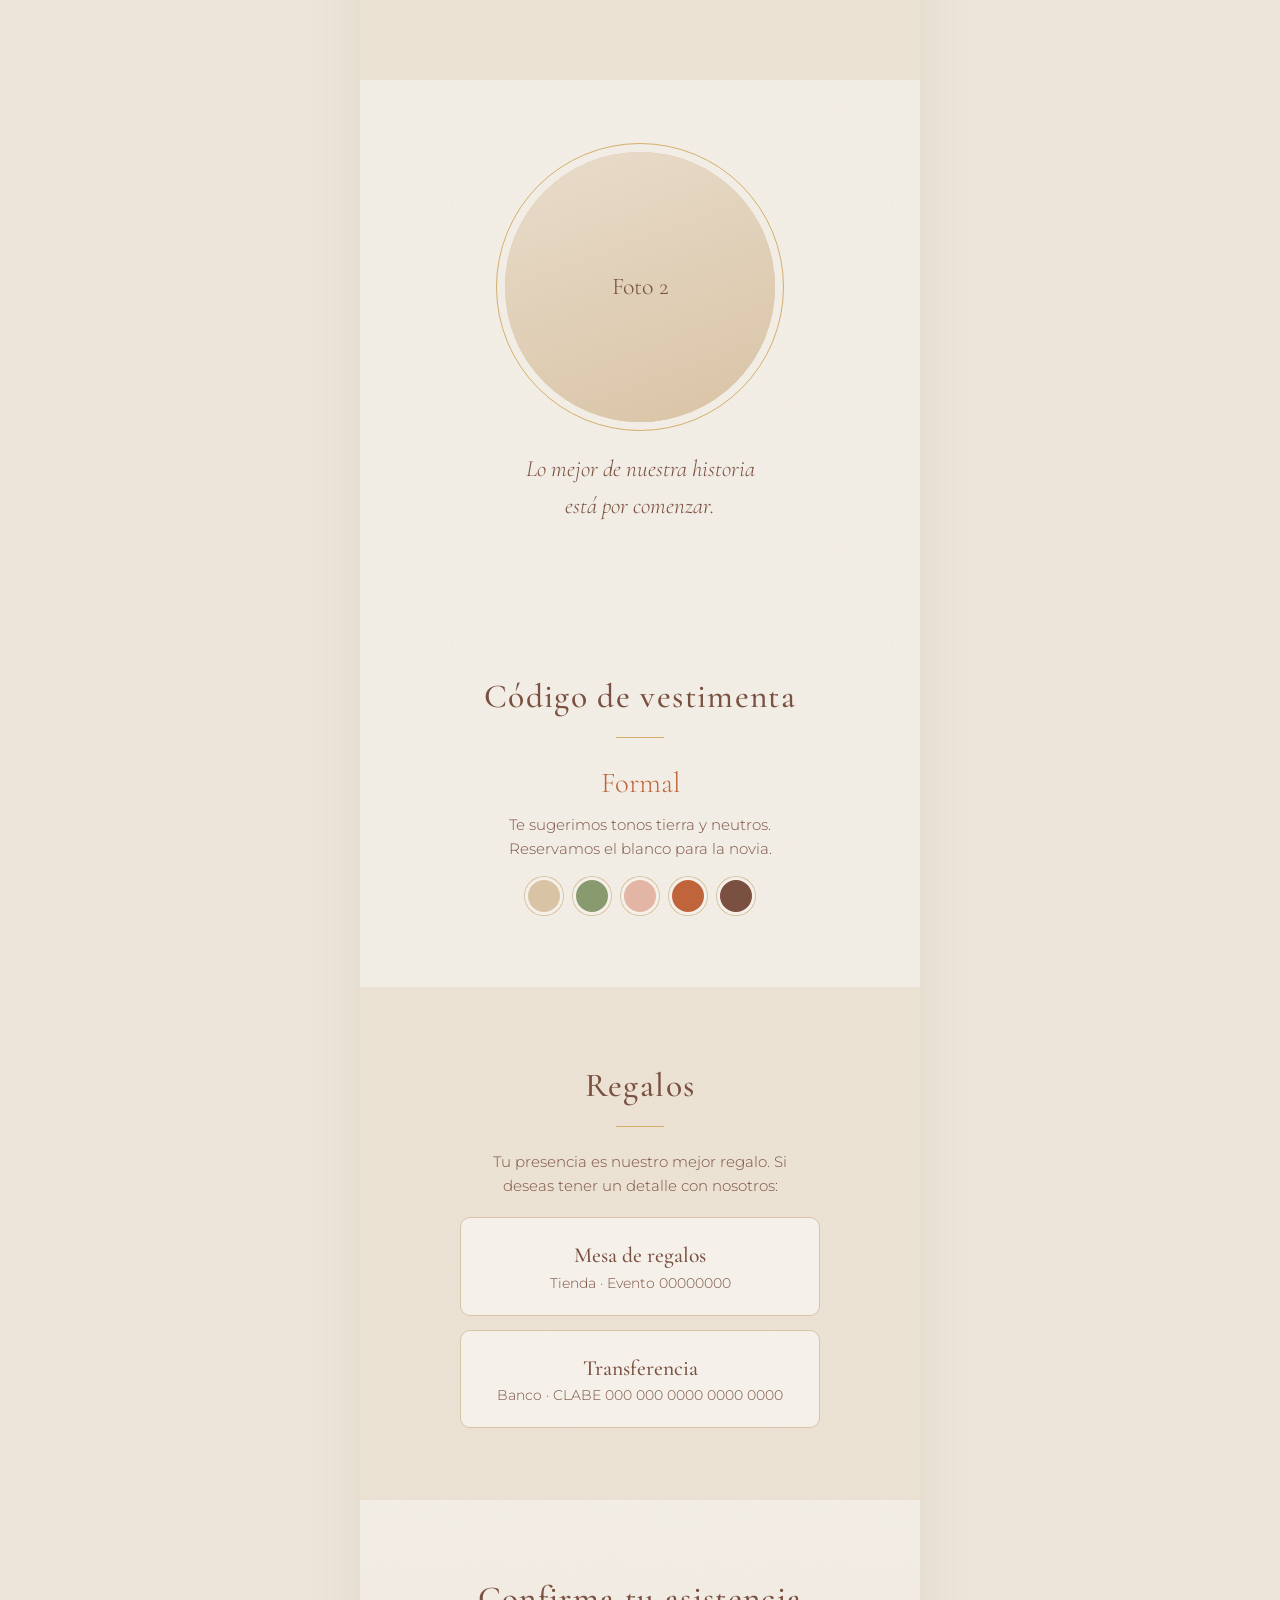
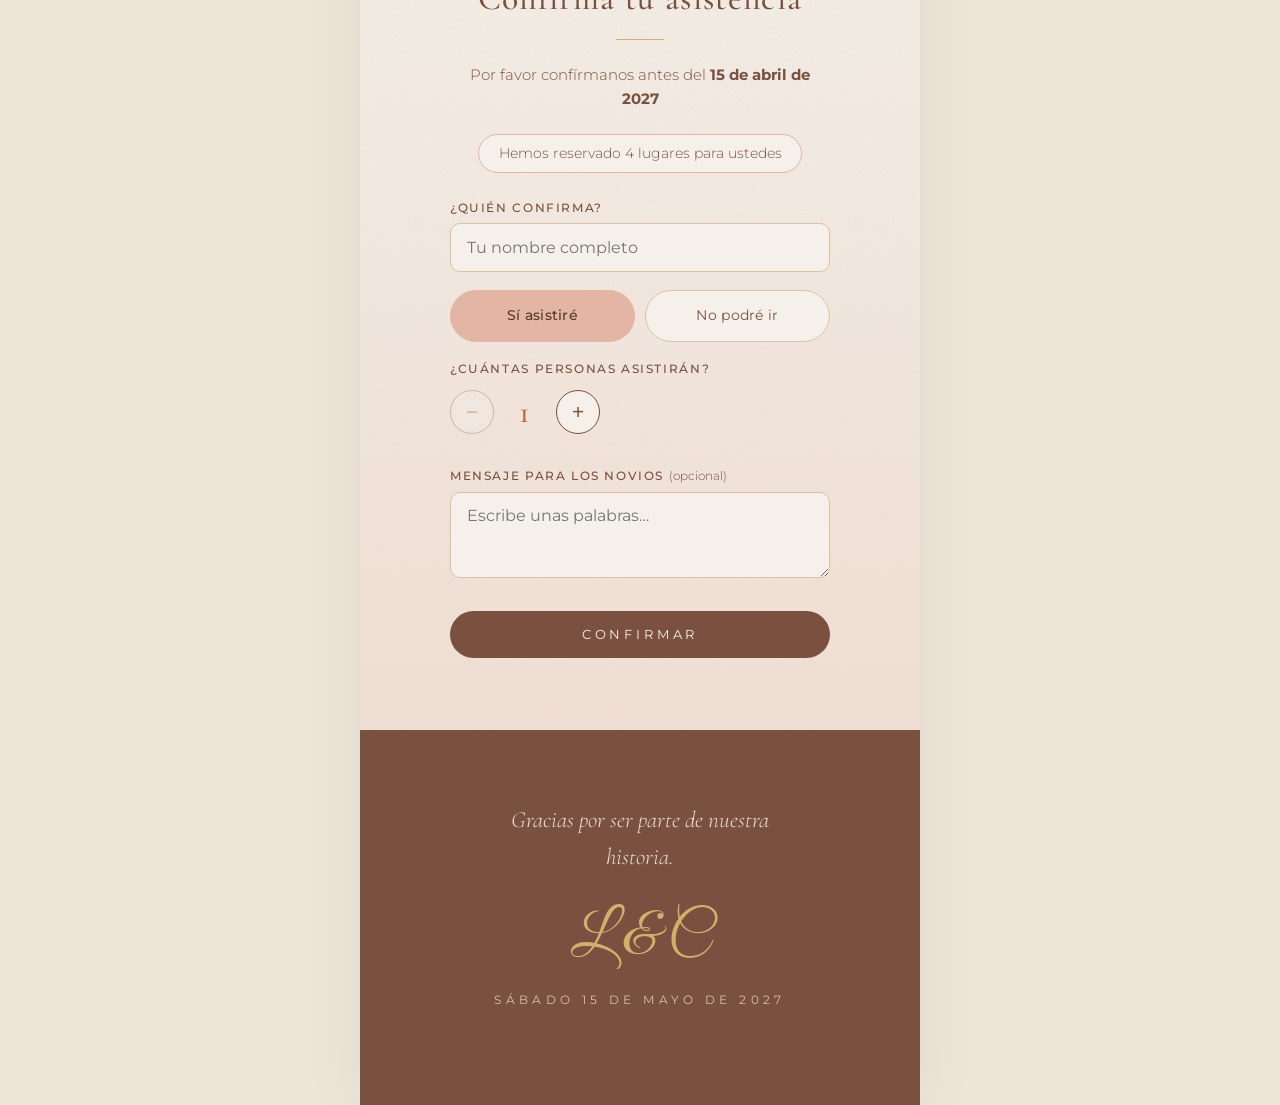
==== commit 277c9154: "Diseñador para clientes y soporte para varias parejas - disenar.html: el cliente elige paleta, color" ====
--- a/index.html
+++ b/index.html
@@ -10,13 +10,17 @@
   <meta name="theme-color" content="#F5F1EA" />
   <link rel="preconnect" href="https://fonts.googleapis.com" />
   <link rel="preconnect" href="https://fonts.gstatic.com" crossorigin />
-  <link href="https://fonts.googleapis.com/css2?family=Cormorant+Garamond:ital,wght@0,400;0,500;0,600;1,400&family=Great+Vibes&family=Montserrat:wght@300;400;500&display=swap" rel="stylesheet" />
+  <link id="fuentes" rel="stylesheet" href="https://fonts.googleapis.com/css2?family=Cormorant+Garamond:ital,wght@0,400;0,500;0,600;1,400&family=Great+Vibes&family=Montserrat:wght@300;400;500&display=swap" />
   <link rel="stylesheet" href="styles.css" />
 </head>
-<body>
-
-  <!-- ============ SOBRE / PORTADA ============ -->
+<body class="cargando">
+
+  <div class="cargador" aria-hidden="true"><span></span><span></span><span></span></div>
+
+  <!-- ============ PORTADA (sobre / cortina) ============ -->
   <div id="sobre" class="sobre" role="button" tabindex="0" aria-label="Abrir invitación">
+    <div class="cortina izq"></div>
+    <div class="cortina der"></div>
     <div class="sobre-arco a1"></div>
     <div class="sobre-arco a2"></div>
     <div class="sobre-contenido">
@@ -24,13 +28,13 @@
       <p class="sobre-nombre" id="sobreNombre">&nbsp;</p>
       <div class="sobre-cuerpo">
         <div class="sobre-solapa"></div>
-        <div class="sello"><span id="selloIniciales">N&N</span></div>
-      </div>
+        <div class="sello"><span id="selloIniciales">L&C</span></div>
+      </div>
+      <p class="cortina-iniciales" id="cortinaIniciales"></p>
       <p class="mini toca">Toca para abrir</p>
     </div>
   </div>
 
-  <!-- Botón de música -->
   <button id="btnMusica" class="btn-musica" aria-label="Música" hidden>
     <svg viewBox="0 0 24 24"><path d="M9 18V5l12-2v13"/><circle cx="6" cy="18" r="3"/><circle cx="18" cy="16" r="3"/></svg>
   </button>
@@ -38,8 +42,8 @@
 
   <main id="invitacion">
 
-    <!-- ============ 1. HERO ============ -->
-    <section class="hero">
+    <!-- 1. HERO -->
+    <section class="hero" data-seccion="hero">
       <div class="arco-deco izq"></div>
       <div class="arco-deco der"></div>
       <p class="saludo" id="saludo">Con mucho cariño</p>
@@ -50,24 +54,24 @@
         <span class="amp">&amp;</span>
         <span id="nombreNovio"></span>
       </h1>
-      <svg class="ramita" viewBox="0 0 200 40" aria-hidden="true"><use href="#eucalipto"/></svg>
+      <svg class="ramita" viewBox="0 0 200 40" aria-hidden="true"><use href="#deco-eucalipto"/></svg>
       <p class="fecha-hero" id="fechaHero"></p>
       <div class="flecha">⌄</div>
     </section>
 
-    <!-- ============ 2. FOTO 1 ============ -->
-    <section class="seccion foto-seccion revelar">
-      <div class="marco-arco">
-        <img src="img/foto1.jpg" alt="Foto de los novios" class="foto" data-foto="1" />
-        <div class="foto-vacia"><span>Foto 1</span><small>img/foto1.jpg</small></div>
+    <!-- 2. FOTO 1 -->
+    <section class="seccion foto-seccion revelar" id="secFoto1" data-seccion="fotos">
+      <div class="marco forma-arco" id="marco1">
+        <img alt="Foto de los novios" class="foto" id="foto1" />
+        <div class="foto-vacia"><span>Foto 1</span></div>
       </div>
       <p class="frase" id="fraseFoto1"></p>
     </section>
 
-    <!-- ============ 3. CUENTA REGRESIVA ============ -->
-    <section class="seccion beige revelar">
+    <!-- 3. CUENTA REGRESIVA -->
+    <section class="seccion beige revelar" data-seccion="cuenta">
       <p class="espaciado">Faltan</p>
-      <div class="cuenta" id="cuenta">
+      <div class="cuenta">
         <div><span id="cDias">00</span><small>Días</small></div>
         <div><span id="cHoras">00</span><small>Horas</small></div>
         <div><span id="cMin">00</span><small>Min</small></div>
@@ -76,43 +80,47 @@
       <a class="btn-linea" id="btnCalendario" target="_blank" rel="noopener">Agregar al calendario</a>
     </section>
 
-    <!-- ============ 4. CEREMONIA Y RECEPCIÓN ============ -->
-    <section class="seccion revelar">
+    <!-- 4. LUGARES -->
+    <section class="seccion revelar" data-seccion="lugares">
       <h2 class="titulo">Dónde y cuándo</h2>
       <div class="lugares" id="lugares"></div>
     </section>
 
-    <!-- ============ 5. ITINERARIO ============ -->
-    <section class="seccion beige revelar">
+    <!-- 5. ITINERARIO -->
+    <section class="seccion beige revelar" id="secItinerario" data-seccion="itinerario">
       <h2 class="titulo">Itinerario</h2>
       <ol class="itinerario" id="itinerario"></ol>
     </section>
 
-    <!-- ============ 6. FOTO 2 ============ -->
-    <section class="seccion foto-seccion sombra-hojas revelar">
-      <div class="marco-circulo">
-        <img src="img/foto2.jpg" alt="Foto de los novios" class="foto" data-foto="2" />
-        <div class="foto-vacia"><span>Foto 2</span><small>img/foto2.jpg</small></div>
+    <!-- 6. FOTO 2 -->
+    <section class="seccion foto-seccion sombra-hojas revelar" id="secFoto2" data-seccion="foto2">
+      <div class="marco forma-circulo" id="marco2">
+        <img alt="Foto de los novios" class="foto" id="foto2" />
+        <div class="foto-vacia"><span>Foto 2</span></div>
       </div>
       <p class="frase" id="fraseFoto2"></p>
     </section>
 
-    <!-- ============ 7. VESTIMENTA ============ -->
-    <section class="seccion revelar">
+    <!-- 7. VESTIMENTA -->
+    <section class="seccion revelar" id="secVestimenta" data-seccion="vestimenta">
       <h2 class="titulo">Código de vestimenta</h2>
       <p class="vest-tipo" id="vestTipo"></p>
       <p class="texto" id="vestDetalle"></p>
-      <div class="paleta" id="vestColores"></div>
-    </section>
-
-    <!-- ============ 8. REGALOS ============ -->
-    <section class="seccion beige revelar" id="seccionRegalos">
+      <div class="paleta">
+        <span style="background:var(--beige)"></span><span style="background:var(--salvia)"></span>
+        <span style="background:var(--rosa)"></span><span style="background:var(--terracota)"></span>
+        <span style="background:var(--moca)"></span>
+      </div>
+    </section>
+
+    <!-- 8. REGALOS -->
+    <section class="seccion beige revelar" id="seccionRegalos" data-seccion="vestimenta">
       <h2 class="titulo">Regalos</h2>
       <p class="texto" id="regalosTexto"></p>
       <div class="regalos" id="regalos"></div>
     </section>
 
-    <!-- ============ 9. CONFIRMACIÓN ============ -->
+    <!-- 9. CONFIRMACIÓN -->
     <section class="seccion rsvp revelar" id="rsvp">
       <h2 class="titulo">Confirma tu asistencia</h2>
       <p class="texto">Por favor confírmanos antes del <strong id="fechaLimite"></strong></p>
@@ -122,12 +130,10 @@
         <label>¿Quién confirma?
           <input type="text" id="fQuien" placeholder="Tu nombre completo" required autocomplete="name" />
         </label>
-
         <div class="opciones-asiste">
           <label class="opcion"><input type="radio" name="asiste" value="si" checked /><span>Sí asistiré</span></label>
           <label class="opcion"><input type="radio" name="asiste" value="no" /><span>No podré ir</span></label>
         </div>
-
         <div id="bloqueAsistentes">
           <label>¿Cuántas personas asistirán?
             <div class="contador">
@@ -139,39 +145,37 @@
           <p class="aviso-pases" id="avisoPases" hidden></p>
           <div id="acompanantes"></div>
         </div>
-
         <label>Mensaje para los novios <span class="opc">(opcional)</span>
           <textarea id="fMensaje" rows="3" placeholder="Escribe unas palabras…"></textarea>
         </label>
-
         <button type="submit" class="btn-principal" id="btnEnviar">Confirmar</button>
         <p class="error" id="error" hidden></p>
       </form>
 
       <div class="gracias" id="gracias" hidden>
-        <svg class="ramita" viewBox="0 0 200 40" aria-hidden="true"><use href="#eucalipto"/></svg>
+        <svg class="ramita" viewBox="0 0 200 40" aria-hidden="true"><use href="#deco-eucalipto"/></svg>
         <h3 id="graciasTitulo">¡Gracias!</h3>
         <p id="graciasTexto"></p>
         <button class="btn-linea" id="btnEditar" type="button">Modificar respuesta</button>
       </div>
     </section>
 
-    <!-- ============ 10. CIERRE ============ -->
-    <footer class="cierre">
+    <!-- 10. CIERRE -->
+    <footer class="cierre" data-seccion="cierre">
       <p class="frase" id="fraseCierre"></p>
       <p class="iniciales-cierre" id="inicialesCierre"></p>
       <p class="espaciado fecha-cierre" id="fechaCierre"></p>
     </footer>
   </main>
 
-  <div id="demo" class="demo" hidden>Modo demostración · conecta tu hoja en config.js</div>
-
-  <!-- Ilustraciones -->
+  <a id="demo" class="demo" href="disenar.html" hidden>Modo demostración · ✏️ Abrir diseñador</a>
+
+  <!-- Ilustraciones (decoraciones) -->
   <svg width="0" height="0" style="position:absolute" aria-hidden="true">
     <defs>
-      <g id="eucalipto" fill="none" stroke-linecap="round">
-        <path d="M10 22 C60 18 140 18 190 22" stroke="#D4AF6A" stroke-width="1"/>
-        <g fill="#8A9A6F" opacity=".9">
+      <g id="deco-eucalipto" fill="none" stroke-linecap="round">
+        <path d="M10 22 C60 18 140 18 190 22" stroke="var(--dorado)" stroke-width="1"/>
+        <g fill="var(--salvia)" opacity=".9">
           <ellipse cx="100" cy="20" rx="7" ry="4.2"/>
           <ellipse cx="84" cy="13" rx="6" ry="3.6" transform="rotate(-25 84 13)"/>
           <ellipse cx="116" cy="13" rx="6" ry="3.6" transform="rotate(25 116 13)"/>
@@ -183,9 +187,42 @@
           <ellipse cx="152" cy="25" rx="4" ry="2.5" transform="rotate(-15 152 25)"/>
         </g>
       </g>
+      <g id="flor">
+        <g fill="var(--rosa)">
+          <circle cx="0" cy="-5" r="4.2"/><circle cx="4.8" cy="-1.5" r="4.2"/><circle cx="3" cy="4" r="4.2"/>
+          <circle cx="-3" cy="4" r="4.2"/><circle cx="-4.8" cy="-1.5" r="4.2"/>
+        </g>
+        <circle r="2.2" fill="var(--dorado)"/>
+      </g>
+      <g id="deco-flores">
+        <path d="M14 22 C60 18 140 18 186 22" stroke="var(--dorado)" stroke-width="1" fill="none"/>
+        <g fill="var(--salvia)">
+          <ellipse cx="80" cy="16" rx="6" ry="2.6" transform="rotate(-25 80 16)"/>
+          <ellipse cx="120" cy="16" rx="6" ry="2.6" transform="rotate(25 120 16)"/>
+          <ellipse cx="62" cy="25" rx="5" ry="2.2" transform="rotate(20 62 25)"/>
+          <ellipse cx="138" cy="25" rx="5" ry="2.2" transform="rotate(-20 138 25)"/>
+        </g>
+        <use href="#flor" transform="translate(100 20)"/>
+        <use href="#flor" transform="translate(88 26) scale(.6)"/>
+        <use href="#flor" transform="translate(112 26) scale(.6)"/>
+        <use href="#flor" transform="translate(46 20) scale(.45)"/>
+        <use href="#flor" transform="translate(154 20) scale(.45)"/>
+      </g>
+      <g id="deco-dorado" fill="none" stroke="var(--dorado)">
+        <path d="M20 20 H84 M116 20 H180" stroke-width="1"/>
+        <path d="M100 9 L111 20 L100 31 L89 20 Z" stroke-width="1.2"/>
+        <path d="M100 14 L106 20 L100 26 L94 20 Z" fill="var(--dorado)" stroke="none"/>
+        <circle cx="20" cy="20" r="2" fill="var(--dorado)" stroke="none"/>
+        <circle cx="180" cy="20" r="2" fill="var(--dorado)" stroke="none"/>
+      </g>
+      <g id="deco-lineas" stroke="var(--dorado)" stroke-width="1">
+        <path d="M50 17 H150 M70 23 H130"/>
+      </g>
+      <g id="deco-ninguno"></g>
     </defs>
   </svg>
 
+  <script src="opciones.js"></script>
   <script src="config.js"></script>
   <script src="app.js"></script>
 </body>
--- a/styles.css
+++ b/styles.css
@@ -2,13 +2,13 @@
 :root {
   --blanco: #F5F1EA;
   --beige: #D9C3A5;
-  --beige-claro: #EDE3D4;
+  --beige-claro: color-mix(in srgb, var(--beige) 45%, var(--blanco));
   --salvia: #8A9A6F;
   --rosa: #E3B5A4;
-  --rosa-claro: #F2DCD3;
+  --rosa-claro: color-mix(in srgb, var(--rosa) 40%, var(--blanco));
   --terracota: #C0643C;
   --moca: #7A5040;
-  --moca-oscuro: #4A3128;
+  --moca-oscuro: color-mix(in srgb, var(--moca) 70%, #000);
   --dorado: #D4AF6A;
 
   --serif: "Cormorant Garamond", Georgia, serif;
@@ -29,7 +29,49 @@
 }
 body.bloqueado { overflow: hidden; height: 100vh; }
 
-main { max-width: 560px; margin: 0 auto; background: var(--blanco); box-shadow: 0 0 60px rgba(122,80,64,.08); }
+body { background: color-mix(in srgb, var(--beige-claro) 60%, var(--blanco)); }
+main { max-width: 560px; margin: 0 auto; background: var(--blanco); box-shadow: 0 0 60px rgba(0,0,0,.06); }
+
+/* ===== Cargando ===== */
+.cargador { position: fixed; inset: 0; z-index: 100; display: none; place-items: center; background: var(--blanco); }
+.cargador span { display: inline-block; width: 9px; height: 9px; margin: 0 4px; border-radius: 50%; background: var(--dorado); animation: punto 1s infinite alternate; }
+.cargador span:nth-child(2) { animation-delay: .2s; } .cargador span:nth-child(3) { animation-delay: .4s; }
+@keyframes punto { to { opacity: .2; transform: translateY(-6px); } }
+body.cargando .cargador { display: flex; align-items: center; justify-content: center; }
+body.cargando .sobre, body.cargando main { visibility: hidden; }
+
+/* ===== Fondos y texturas ===== */
+body[data-fondo="degradado"] main { background: linear-gradient(180deg, var(--blanco), var(--beige-claro) 50%, var(--blanco)); }
+body[data-fondo="papel"] main, body[data-fondo="papel"] .sobre {
+  background-image: url("data:image/svg+xml,%3Csvg xmlns='http://www.w3.org/2000/svg' width='220' height='220'%3E%3Cfilter id='n'%3E%3CfeTurbulence type='fractalNoise' baseFrequency='.85' numOctaves='3' stitchTiles='stitch'/%3E%3CfeColorMatrix values='0 0 0 0 .4 0 0 0 0 .3 0 0 0 0 .2 0 0 0 .09 0'/%3E%3C/filter%3E%3Crect width='100%25' height='100%25' filter='url(%23n)'/%3E%3C/svg%3E");
+}
+body[data-fondo="lino"] main, body[data-fondo="lino"] .sobre {
+  background-image:
+    repeating-linear-gradient(0deg, rgba(90,70,50,.035) 0 1px, transparent 1px 3px),
+    repeating-linear-gradient(90deg, rgba(90,70,50,.035) 0 1px, transparent 1px 3px);
+}
+body[data-fondo="acuarela"] main, body[data-fondo="acuarela"] .sobre {
+  background-image:
+    radial-gradient(ellipse 60% 22% at 10% 6%, color-mix(in srgb, var(--rosa) 35%, transparent), transparent 70%),
+    radial-gradient(ellipse 55% 20% at 95% 24%, color-mix(in srgb, var(--salvia) 28%, transparent), transparent 70%),
+    radial-gradient(ellipse 60% 18% at 0% 48%, color-mix(in srgb, var(--beige) 45%, transparent), transparent 70%),
+    radial-gradient(ellipse 55% 20% at 100% 70%, color-mix(in srgb, var(--rosa) 30%, transparent), transparent 70%),
+    radial-gradient(ellipse 60% 18% at 8% 92%, color-mix(in srgb, var(--salvia) 25%, transparent), transparent 70%);
+}
+body[data-fondo="marmol"] main, body[data-fondo="marmol"] .sobre {
+  background-image: url("data:image/svg+xml,%3Csvg xmlns='http://www.w3.org/2000/svg' width='600' height='600'%3E%3Cfilter id='m'%3E%3CfeTurbulence type='turbulence' baseFrequency='.004 .012' numOctaves='5' seed='7'/%3E%3CfeColorMatrix values='0 0 0 0 .45 0 0 0 0 .42 0 0 0 0 .4 -1.2 0 0 0 .55'/%3E%3C/filter%3E%3Crect width='100%25' height='100%25' filter='url(%23m)' opacity='.35'/%3E%3C/svg%3E");
+}
+body[data-fondo="hojas"] main, body[data-fondo="hojas"] .sobre {
+  background-image:
+    radial-gradient(ellipse 50px 14px at 12% 3%, color-mix(in srgb, var(--salvia) 22%, transparent), transparent 70%),
+    radial-gradient(ellipse 60px 16px at 88% 9%, color-mix(in srgb, var(--salvia) 18%, transparent), transparent 70%),
+    radial-gradient(ellipse 44px 12px at 18% 30%, color-mix(in srgb, var(--salvia) 16%, transparent), transparent 70%),
+    radial-gradient(ellipse 54px 14px at 84% 52%, color-mix(in srgb, var(--salvia) 16%, transparent), transparent 70%),
+    radial-gradient(ellipse 48px 14px at 10% 74%, color-mix(in srgb, var(--salvia) 16%, transparent), transparent 70%),
+    radial-gradient(ellipse 56px 15px at 90% 94%, color-mix(in srgb, var(--salvia) 16%, transparent), transparent 70%);
+}
+body[data-fondo] main, body[data-fondo] .sobre { background-color: var(--blanco); }
+body[data-fondo="degradado"] .sobre { background: radial-gradient(circle at 50% 40%, var(--blanco) 0%, var(--beige-claro) 100%); }
 
 /* ===== Tipografía base ===== */
 .espaciado, .mini {
@@ -96,6 +138,20 @@
   transition: transform .5s ease, opacity .5s;
 }
 .sobre.abriendo .sello { transform: translate(-50%, -50%) scale(.2); opacity: 0; }
+/* Portada estilo cortina */
+.cortina { display: none; position: absolute; top: 0; bottom: 0; width: 50.5%; background: var(--beige); transition: transform 1.1s cubic-bezier(.7,0,.3,1); z-index: 0; }
+.cortina.izq { left: 0; border-right: 1px solid var(--dorado); box-shadow: inset -30px 0 40px rgba(0,0,0,.08); }
+.cortina.der { right: 0; border-left: 1px solid var(--dorado); box-shadow: inset 30px 0 40px rgba(0,0,0,.08); }
+.cortina-iniciales { display: none; font-family: var(--script); font-size: 4.2rem; color: var(--dorado); line-height: 1; margin: 1rem 0; }
+.sobre.estilo-cortina .cortina, .sobre.estilo-cortina .cortina-iniciales { display: block; }
+.sobre.estilo-cortina .sobre-cuerpo { display: none; }
+.sobre.estilo-cortina .sobre-contenido { transition: opacity .5s; }
+.sobre.estilo-cortina.abriendo .sobre-contenido { opacity: 0; }
+.sobre.estilo-cortina.abriendo .cortina.izq { transform: translateX(-102%); }
+.sobre.estilo-cortina.abriendo .cortina.der { transform: translateX(102%); }
+.sobre.estilo-cortina.abriendo { background: transparent !important; transition: opacity .6s .9s, visibility .6s .9s; }
+.sobre.estilo-cortina .sobre-arco { display: none; }
+.sobre.estilo-cortina .mini, .sobre.estilo-cortina .sobre-nombre { position: relative; }
 .toca { margin-top: 2rem; animation: latido 2s ease-in-out infinite; }
 @keyframes latido { 50% { opacity: .35; } }
 
@@ -105,8 +161,13 @@
   text-align: center; padding: 64px 16px 40px; position: relative; overflow: hidden;
 }
 .arco-deco { position: absolute; border: 1px solid var(--dorado); border-radius: 50%; opacity: .55; pointer-events: none; }
-.arco-deco.izq { width: 300px; height: 300px; top: -150px; left: -150px; background: var(--beige-claro); }
-.arco-deco.der { width: 260px; height: 260px; bottom: -130px; right: -130px; background: var(--beige-claro); }
+.arco-deco.izq { width: 300px; height: 300px; top: -150px; left: -150px; background: color-mix(in srgb, var(--beige-claro) 70%, transparent); }
+.arco-deco.der { width: 260px; height: 260px; bottom: -130px; right: -130px; background: color-mix(in srgb, var(--beige-claro) 70%, transparent); }
+body[data-deco="ninguno"] .arco-deco, body[data-deco="ninguno"] .sobre-arco,
+body[data-deco="lineas"] .arco-deco { display: none; }
+body[data-deco="ninguno"] .ramita { display: none; }
+body[data-deco="dorado"] .arco-deco { background: transparent; border-width: 1.5px; opacity: .8; }
+body[data-deco="dorado"] .arco-deco::after { content: ""; position: absolute; inset: 14px; border: 1px solid var(--dorado); border-radius: 50%; }
 .saludo { font-family: var(--serif); font-style: italic; font-size: 1.3rem; color: var(--moca); }
 .pases-hero { font-size: .78rem; color: var(--terracota); letter-spacing: .12em; margin: .3rem 0 2.4rem; min-height: 1.2em; }
 .nombres {
@@ -123,31 +184,32 @@
 
 /* ===== Secciones ===== */
 .seccion { padding: 72px 16px; text-align: center; position: relative; }
-.seccion.beige { background: var(--beige-claro); }
+.seccion.beige { background: color-mix(in srgb, var(--beige-claro) 65%, transparent); }
 
 /* ===== Fotos ===== */
-.marco-arco, .marco-circulo {
-  position: relative; margin: 0 auto; overflow: hidden; background: var(--beige);
-  outline: 1px solid var(--dorado); outline-offset: 8px;
-}
-.marco-arco { width: min(300px, 80vw); aspect-ratio: 3 / 4; border-radius: 999px 999px 6px 6px; }
-.marco-circulo { width: min(270px, 72vw); aspect-ratio: 1; border-radius: 50%; }
+.marco { position: relative; margin: 0 auto; overflow: hidden; background: var(--beige); }
+.forma-arco { width: min(300px, 80vw); aspect-ratio: 3 / 4; border-radius: 999px 999px 6px 6px; outline: 1px solid var(--dorado); outline-offset: 8px; }
+.forma-circulo { width: min(270px, 72vw); aspect-ratio: 1; border-radius: 50%; outline: 1px solid var(--dorado); outline-offset: 8px; }
+.forma-rect { width: min(310px, 82vw); aspect-ratio: 4 / 5; border-radius: 2px; outline: 1px solid var(--dorado); outline-offset: 10px; }
+.forma-polaroid {
+  width: min(290px, 78vw); aspect-ratio: 4 / 5; border: 12px solid #fff; border-bottom-width: 48px;
+  box-shadow: 0 14px 30px rgba(0,0,0,.14); transform: rotate(-2.5deg); overflow: hidden;
+}
 .foto { width: 100%; height: 100%; object-fit: cover; display: block; }
 .foto-vacia {
   position: absolute; inset: 0; display: none; flex-direction: column; align-items: center; justify-content: center;
   background: linear-gradient(160deg, var(--beige-claro), var(--beige));
   color: var(--moca); font-family: var(--serif); font-size: 1.5rem; gap: .2rem;
 }
-.foto-vacia small { font-family: var(--sans); font-size: .7rem; letter-spacing: .1em; opacity: .7; }
 .sin-foto .foto { display: none; }
 .sin-foto .foto-vacia { display: flex; }
-.sombra-hojas {
+body:not([data-fondo]) .sombra-hojas, body[data-fondo="liso"] .sombra-hojas {
   background:
     radial-gradient(ellipse 40px 14px at 15% 20%, rgba(138,154,111,.18), transparent 70%),
     radial-gradient(ellipse 50px 16px at 85% 30%, rgba(138,154,111,.16), transparent 70%),
     radial-gradient(ellipse 36px 12px at 20% 80%, rgba(138,154,111,.14), transparent 70%),
     radial-gradient(ellipse 44px 14px at 80% 85%, rgba(138,154,111,.14), transparent 70%),
-    var(--blanco);
+    transparent;
 }
 
 /* ===== Cuenta regresiva ===== */
@@ -212,7 +274,7 @@
 .regalo .btn-linea { margin-top: .8rem; padding: .5rem 1.2rem; }
 
 /* ===== RSVP ===== */
-.rsvp { background: linear-gradient(var(--blanco), var(--rosa-claro)); }
+.rsvp { background: linear-gradient(transparent, color-mix(in srgb, var(--rosa-claro) 80%, transparent)); }
 .reservados {
   display: inline-block; margin: .4rem 0 1.6rem; padding: .5rem 1.2rem; border-radius: 999px;
   background: var(--blanco); border: 1px solid var(--rosa); color: var(--moca); font-size: .85rem;
@@ -274,12 +336,16 @@
 .demo {
   position: fixed; left: 50%; top: 10px; transform: translateX(-50%); z-index: 60;
   background: var(--moca); color: var(--blanco); font-size: .68rem; padding: .35rem .9rem; border-radius: 999px;
-  letter-spacing: .05em; white-space: nowrap; opacity: .9;
-}
+  letter-spacing: .05em; white-space: nowrap; opacity: .92; text-decoration: none;
+}
+.demo[hidden] { display: none; }
 
 /* ===== Animación al hacer scroll ===== */
 .revelar { opacity: 0; transform: translateY(28px); transition: opacity .9s ease, transform .9s ease; }
 .revelar.visible { opacity: 1; transform: none; }
+/* Modo vista previa del diseñador */
+body.preview .demo { display: none; }
+
 @media (prefers-reduced-motion: reduce) {
   .revelar { opacity: 1; transform: none; transition: none; }
   * { animation: none !important; }
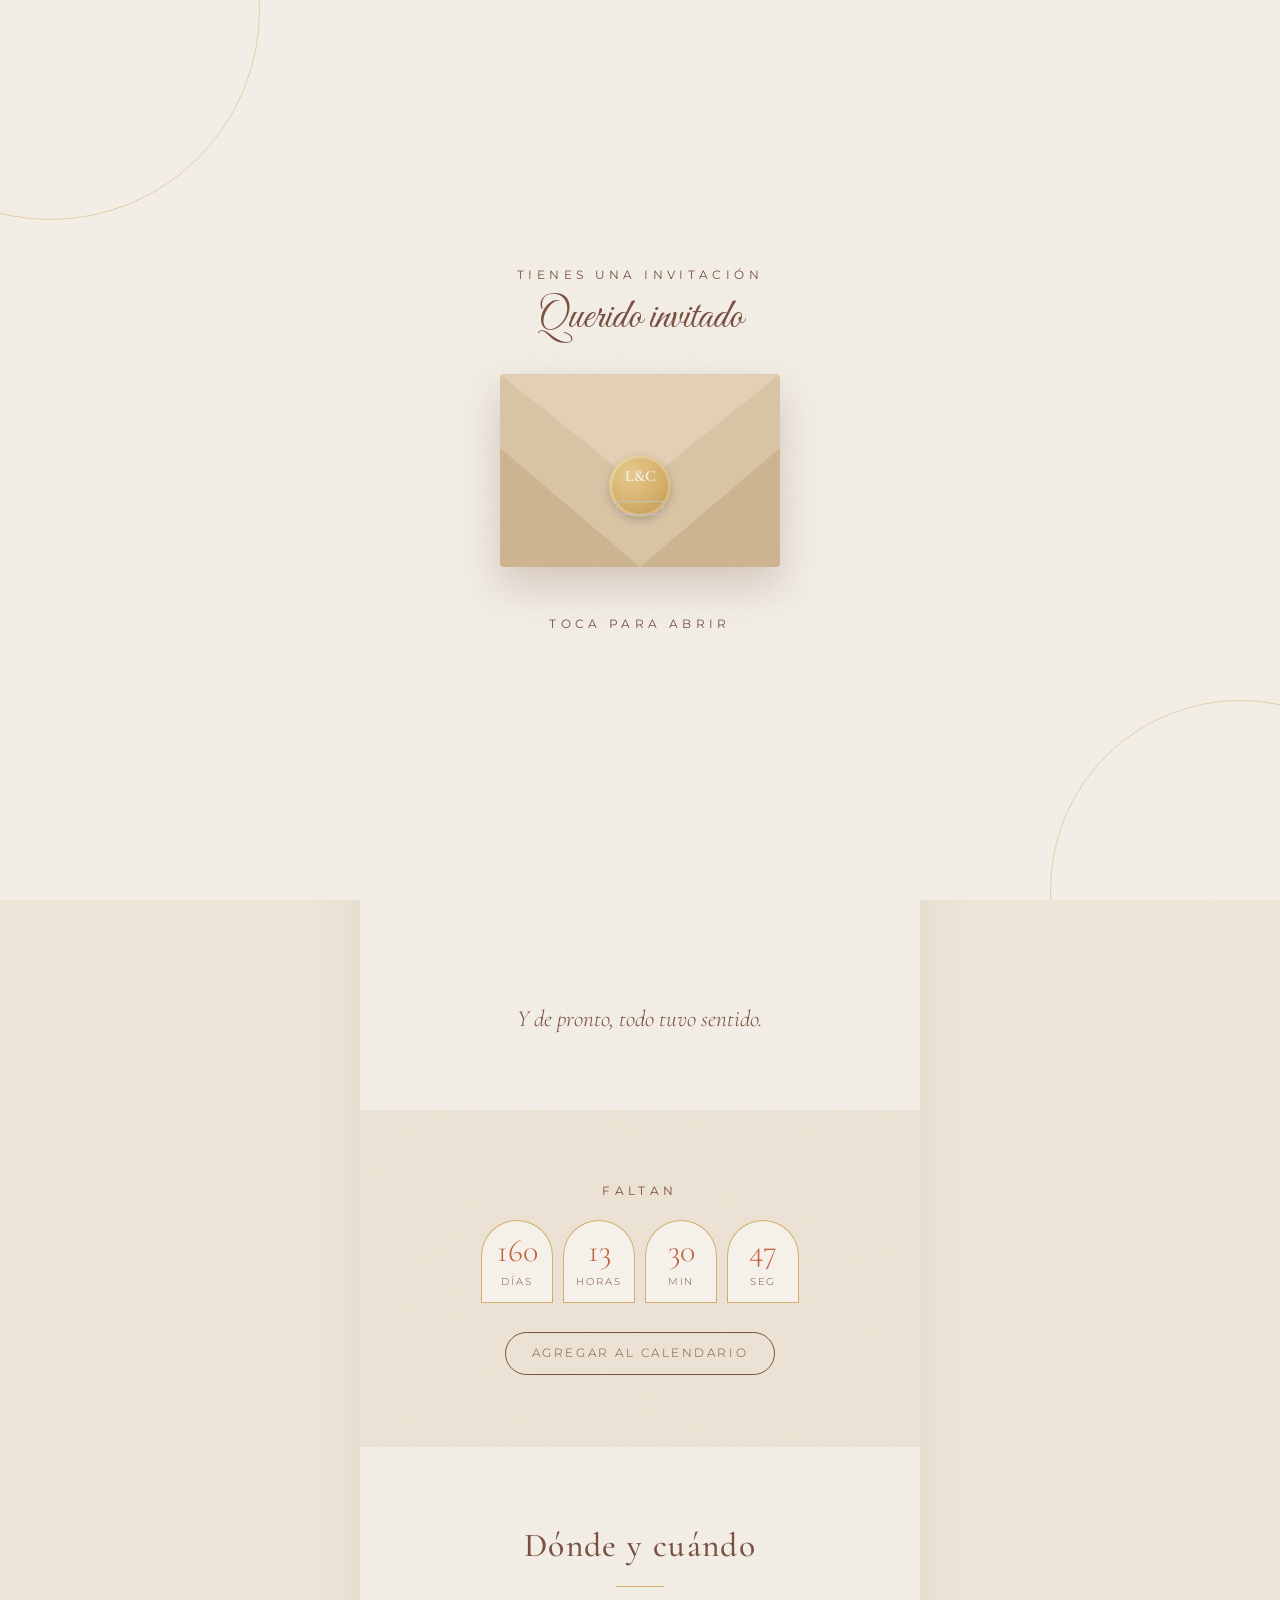
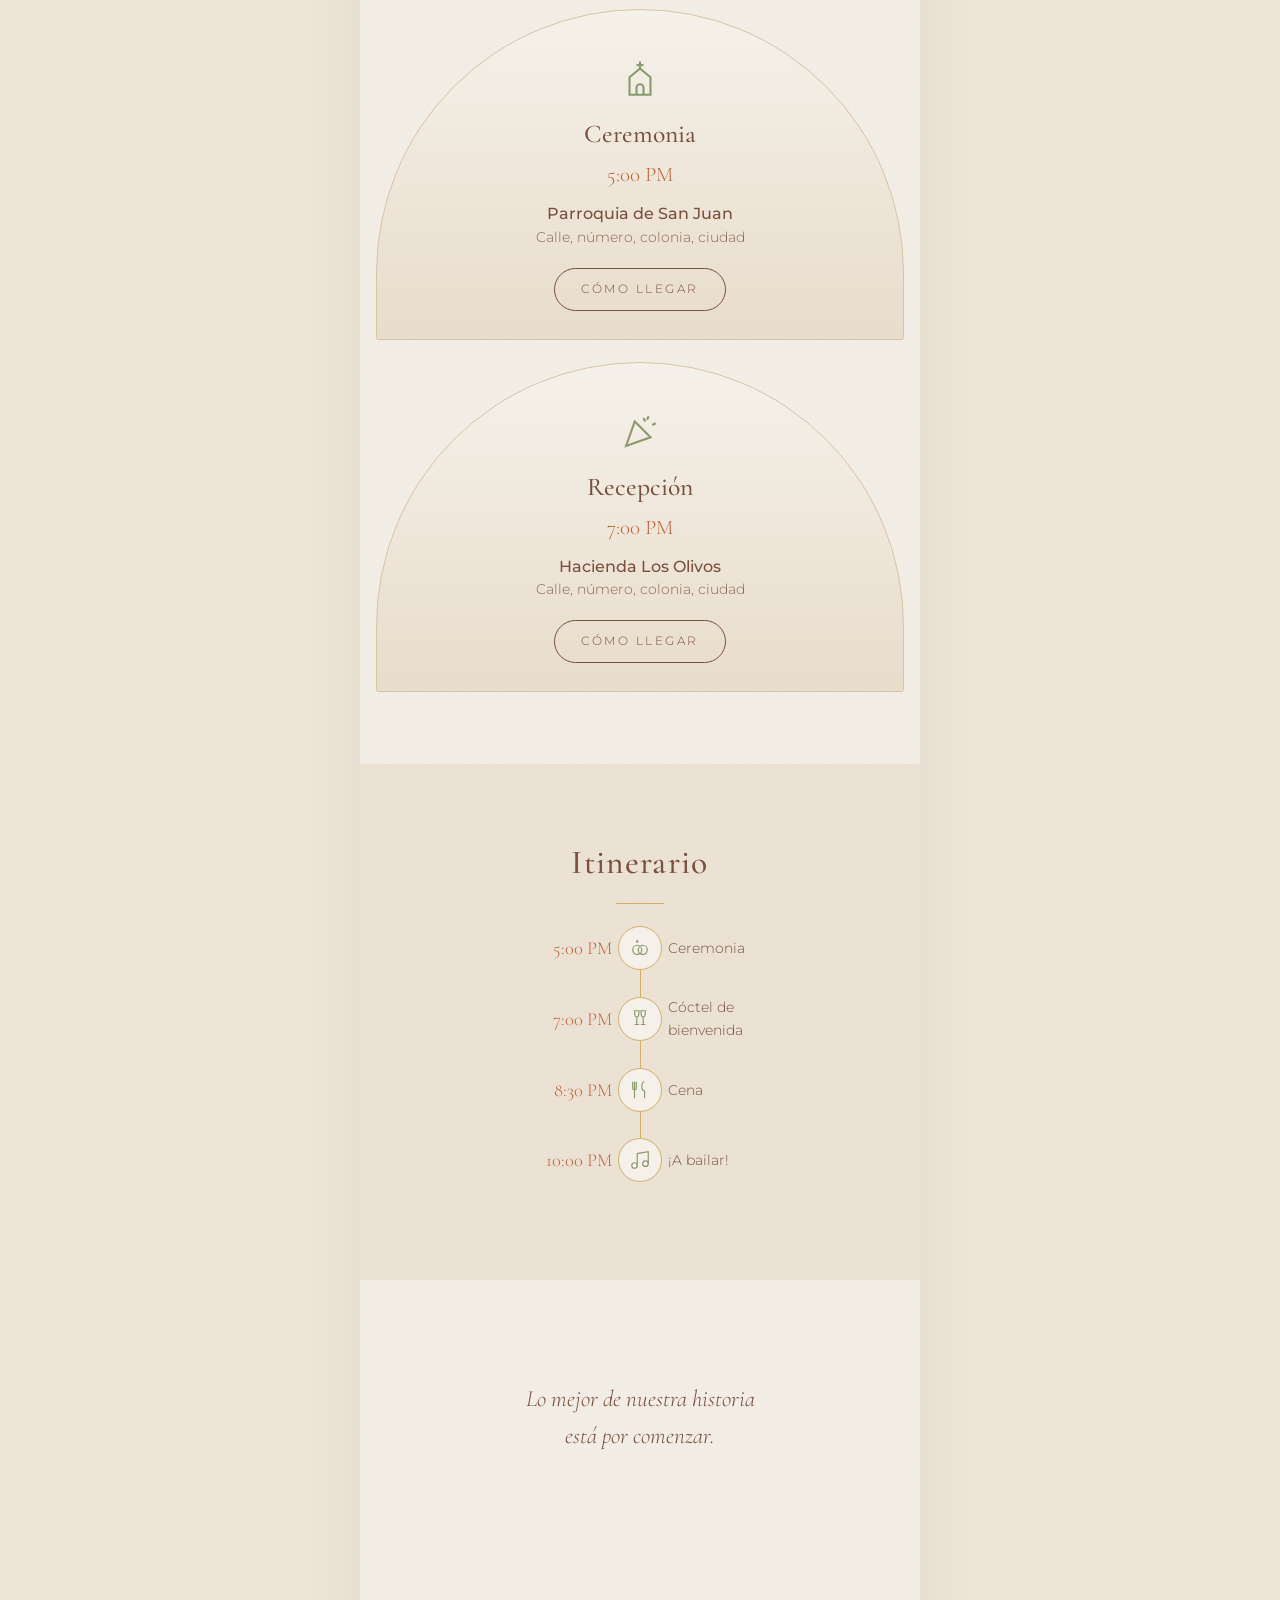
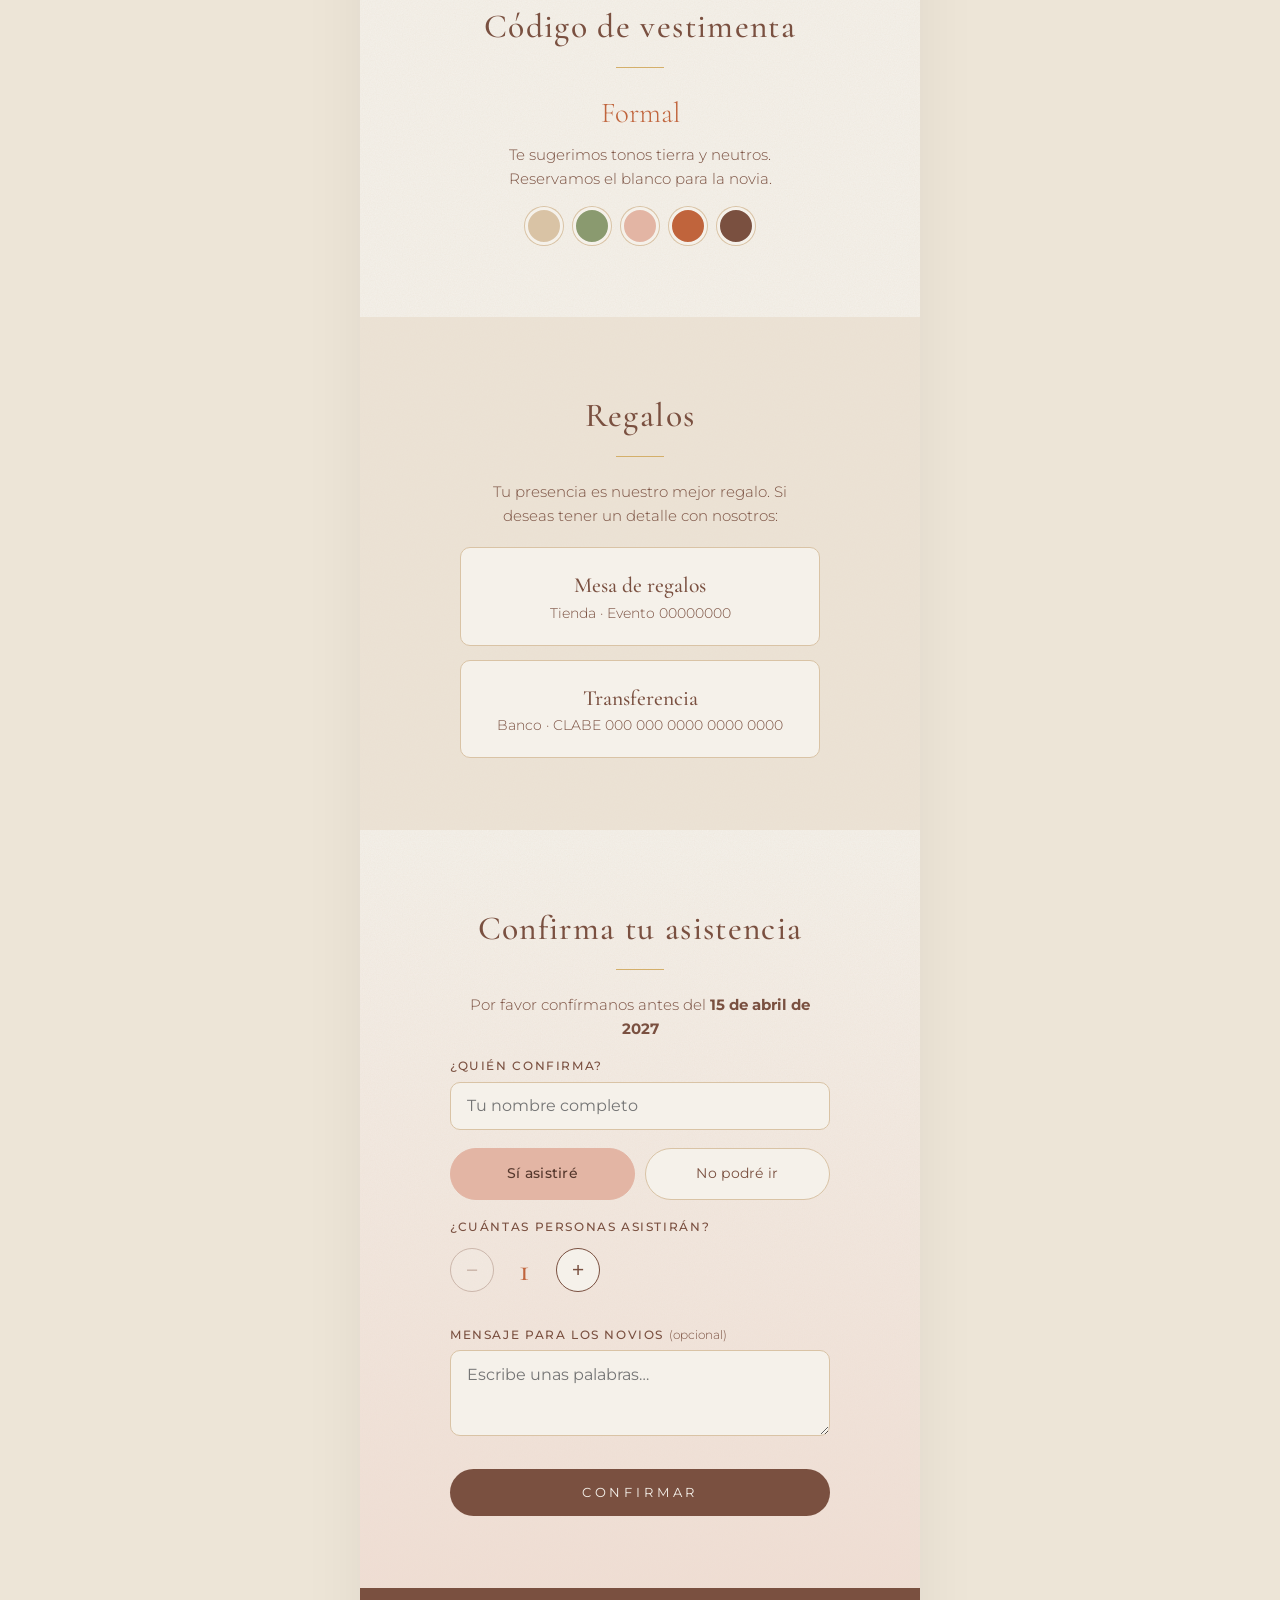
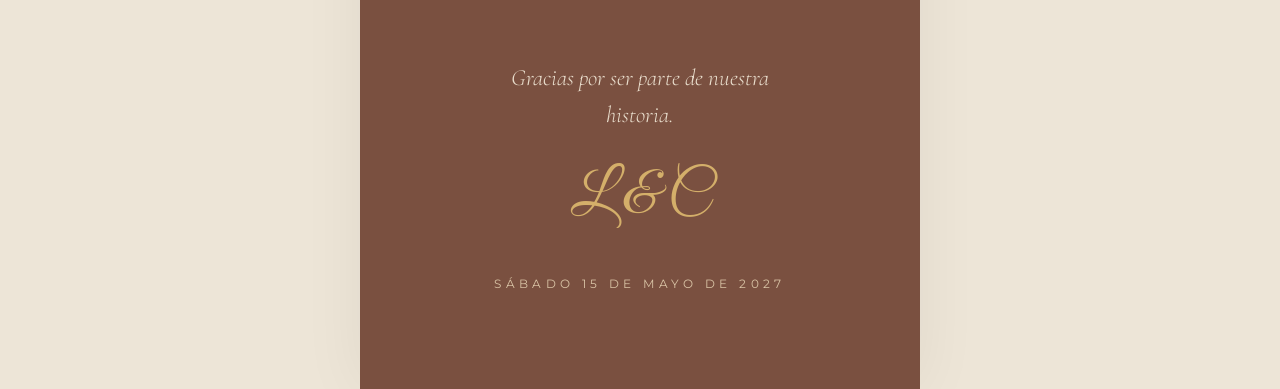
==== commit 6536c731: "Modo administrador: letras propias, decoraciones, ajustes finos y secciones extra - Paso ⭐ Ajustes e" ====
--- a/index.html
+++ b/index.html
@@ -28,9 +28,10 @@
       <p class="sobre-nombre" id="sobreNombre">&nbsp;</p>
       <div class="sobre-cuerpo">
         <div class="sobre-solapa"></div>
-        <div class="sello"><span id="selloIniciales">L&C</span></div>
+        <div class="sello"><span id="selloIniciales">L&C</span><img class="mono" alt="" hidden /></div>
       </div>
       <p class="cortina-iniciales" id="cortinaIniciales"></p>
+      <img class="mono mono-cortina" alt="" hidden />
       <p class="mini toca">Toca para abrir</p>
     </div>
   </div>
@@ -41,6 +42,7 @@
   <audio id="audio" loop preload="none"></audio>
 
   <main id="invitacion">
+    <img class="esquina sup izq" alt="" hidden /><img class="esquina sup der" alt="" hidden />
 
     <!-- 1. HERO -->
     <section class="hero" data-seccion="hero">
@@ -54,7 +56,7 @@
         <span class="amp">&amp;</span>
         <span id="nombreNovio"></span>
       </h1>
-      <svg class="ramita" viewBox="0 0 200 40" aria-hidden="true"><use href="#deco-eucalipto"/></svg>
+      <svg class="ramita" viewBox="0 0 200 40" aria-hidden="true"><use href="#deco-eucalipto"/></svg><img class="ramita-img" alt="" hidden />
       <p class="fecha-hero" id="fechaHero"></p>
       <div class="flecha">⌄</div>
     </section>
@@ -67,6 +69,7 @@
       </div>
       <p class="frase" id="fraseFoto1"></p>
     </section>
+    <div id="extra-despues-foto1"></div>
 
     <!-- 3. CUENTA REGRESIVA -->
     <section class="seccion beige revelar" data-seccion="cuenta">
@@ -91,6 +94,7 @@
       <h2 class="titulo">Itinerario</h2>
       <ol class="itinerario" id="itinerario"></ol>
     </section>
+    <div id="extra-despues-itinerario"></div>
 
     <!-- 6. FOTO 2 -->
     <section class="seccion foto-seccion sombra-hojas revelar" id="secFoto2" data-seccion="foto2">
@@ -119,6 +123,8 @@
       <p class="texto" id="regalosTexto"></p>
       <div class="regalos" id="regalos"></div>
     </section>
+
+    <div id="extra-antes-confirmacion"></div>
 
     <!-- 9. CONFIRMACIÓN -->
     <section class="seccion rsvp revelar" id="rsvp">
@@ -153,17 +159,19 @@
       </form>
 
       <div class="gracias" id="gracias" hidden>
-        <svg class="ramita" viewBox="0 0 200 40" aria-hidden="true"><use href="#deco-eucalipto"/></svg>
+        <svg class="ramita" viewBox="0 0 200 40" aria-hidden="true"><use href="#deco-eucalipto"/></svg><img class="ramita-img" alt="" hidden />
         <h3 id="graciasTitulo">¡Gracias!</h3>
         <p id="graciasTexto"></p>
         <button class="btn-linea" id="btnEditar" type="button">Modificar respuesta</button>
       </div>
+      <img class="esquina inf izq" alt="" hidden /><img class="esquina inf der" alt="" hidden />
     </section>
 
     <!-- 10. CIERRE -->
     <footer class="cierre" data-seccion="cierre">
       <p class="frase" id="fraseCierre"></p>
       <p class="iniciales-cierre" id="inicialesCierre"></p>
+      <img class="mono mono-cierre" alt="" hidden />
       <p class="espaciado fecha-cierre" id="fechaCierre"></p>
     </footer>
   </main>
--- a/styles.css
+++ b/styles.css
@@ -80,7 +80,7 @@
 }
 .titulo {
   font-family: var(--serif); font-weight: 500; font-size: 2.1rem;
-  color: var(--moca); letter-spacing: .04em; margin-bottom: 1.4rem;
+  color: var(--moca); letter-spacing: .04em; margin-bottom: 1.4rem; font-size: calc(2.1rem * var(--k-titulos, 1));
   position: relative; padding-bottom: .9rem;
 }
 .titulo::after {
@@ -171,8 +171,8 @@
 .saludo { font-family: var(--serif); font-style: italic; font-size: 1.3rem; color: var(--moca); }
 .pases-hero { font-size: .78rem; color: var(--terracota); letter-spacing: .12em; margin: .3rem 0 2.4rem; min-height: 1.2em; }
 .nombres {
-  font-family: var(--serif); font-weight: 400; color: var(--moca);
-  font-size: clamp(2.8rem, 13vw, 4.4rem); line-height: 1; margin: 1.4rem 0 1rem;
+  font-family: var(--nombres, var(--serif)); font-weight: 400; color: var(--moca);
+  font-size: calc(clamp(2.8rem, 13vw, 4.4rem) * var(--k-nombres, 1)); line-height: 1.05; margin: 1.4rem 0 1rem;
   text-transform: uppercase; letter-spacing: .03em;
   display: flex; flex-direction: column; align-items: center;
 }
@@ -350,3 +350,35 @@
   .revelar { opacity: 1; transform: none; transition: none; }
   * { animation: none !important; }
 }
+
+/* ===== Ajustes especiales (administrador) ===== */
+body.nombres-normal .nombres { text-transform: none; }
+main { position: relative; isolation: isolate; }
+/* ::before = velo que suaviza la textura · ::after = imagen de fondo propia */
+main::before { content: ""; position: absolute; inset: 0; z-index: -1; pointer-events: none; background: var(--blanco); opacity: var(--velo, 0); }
+main::after {
+  content: ""; position: absolute; inset: 0; z-index: -1; pointer-events: none;
+  background-image: var(--fondo-img, none); background-size: var(--fondo-tam, cover); background-position: center top;
+  background-repeat: var(--fondo-rep, no-repeat); opacity: var(--fondo-op, 1);
+}
+.ramita-img { display: block; margin: .6rem auto; max-width: 90%; width: var(--deco-tam, 180px); opacity: var(--deco-op, 1); }
+body.deco-propia .ramita { display: none; }
+.esquina { position: absolute; z-index: 2; pointer-events: none; width: var(--esq-tam, 150px); opacity: var(--esq-op, 1); }
+.esquina.sup { top: 0; }
+.esquina.inf { bottom: 0; }
+.esquina.izq { left: 0; }
+.esquina.der { right: 0; transform: scaleX(-1); }
+.esquina.inf.izq { transform: scaleY(-1); }
+.esquina.inf.der { transform: scale(-1, -1); }
+body.esq-sup .arco-deco { display: none; }
+.mono { display: block; margin: 0 auto; width: var(--mono-tam, 120px); max-width: 80%; }
+.sello .mono { width: 78%; height: 78%; object-fit: contain; }
+body.con-mono #selloIniciales, body.con-mono .cortina-iniciales, body.con-mono .iniciales-cierre { display: none; }
+.mono-cortina, .mono-cierre { margin: 1rem auto; }
+.extra .texto-extra { white-space: pre-line; }
+.lista-extra { list-style: none; max-width: 360px; margin: 0 auto; display: grid; gap: 14px; }
+.lista-extra li strong { display: block; font-family: var(--serif); font-size: 1.25rem; font-weight: 500; color: var(--moca); }
+.lista-extra li span { font-size: .78rem; letter-spacing: .2em; text-transform: uppercase; color: var(--terracota); }
+.galeria { display: grid; grid-template-columns: 1fr 1fr; gap: 10px; max-width: 420px; margin: 0 auto; }
+.galeria img { width: 100%; aspect-ratio: 1; object-fit: cover; border-radius: 6px; display: block; }
+.galeria img:first-child:nth-last-child(odd) { grid-column: 1 / -1; aspect-ratio: 4 / 3; }
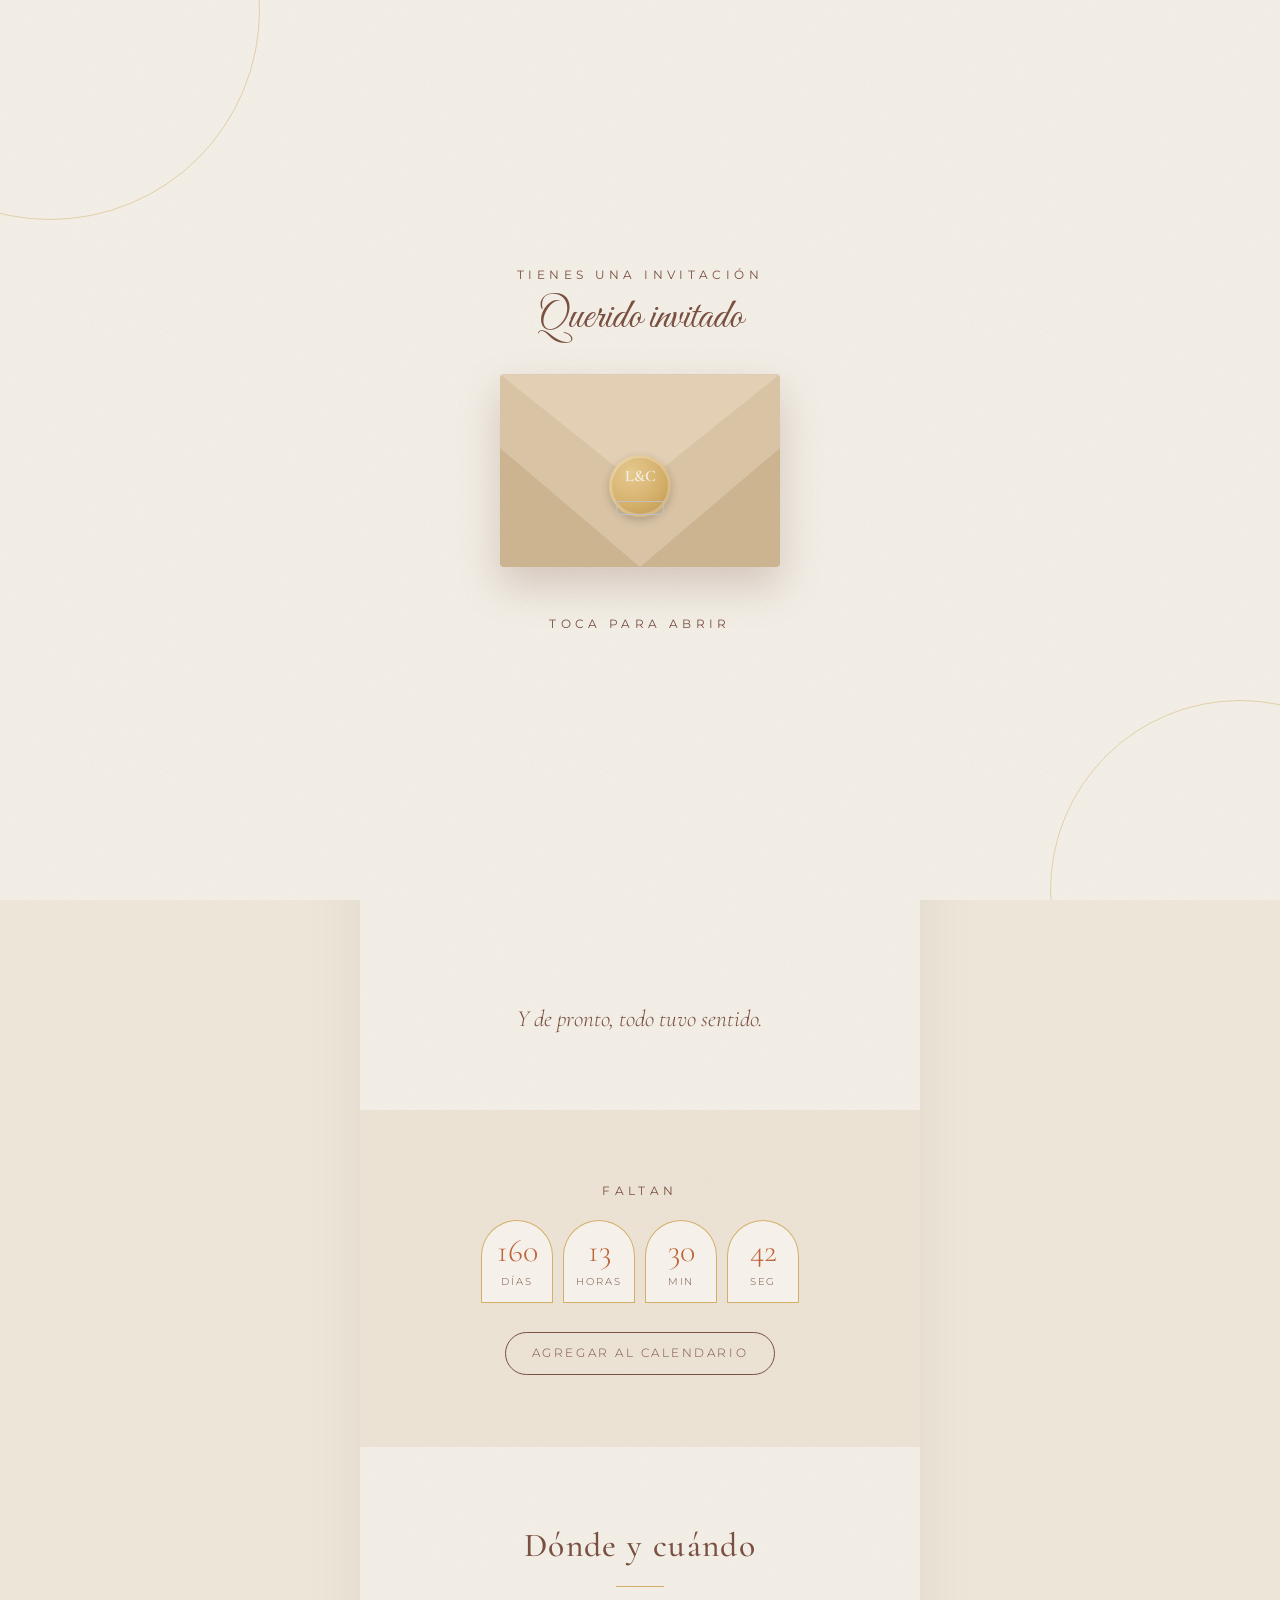
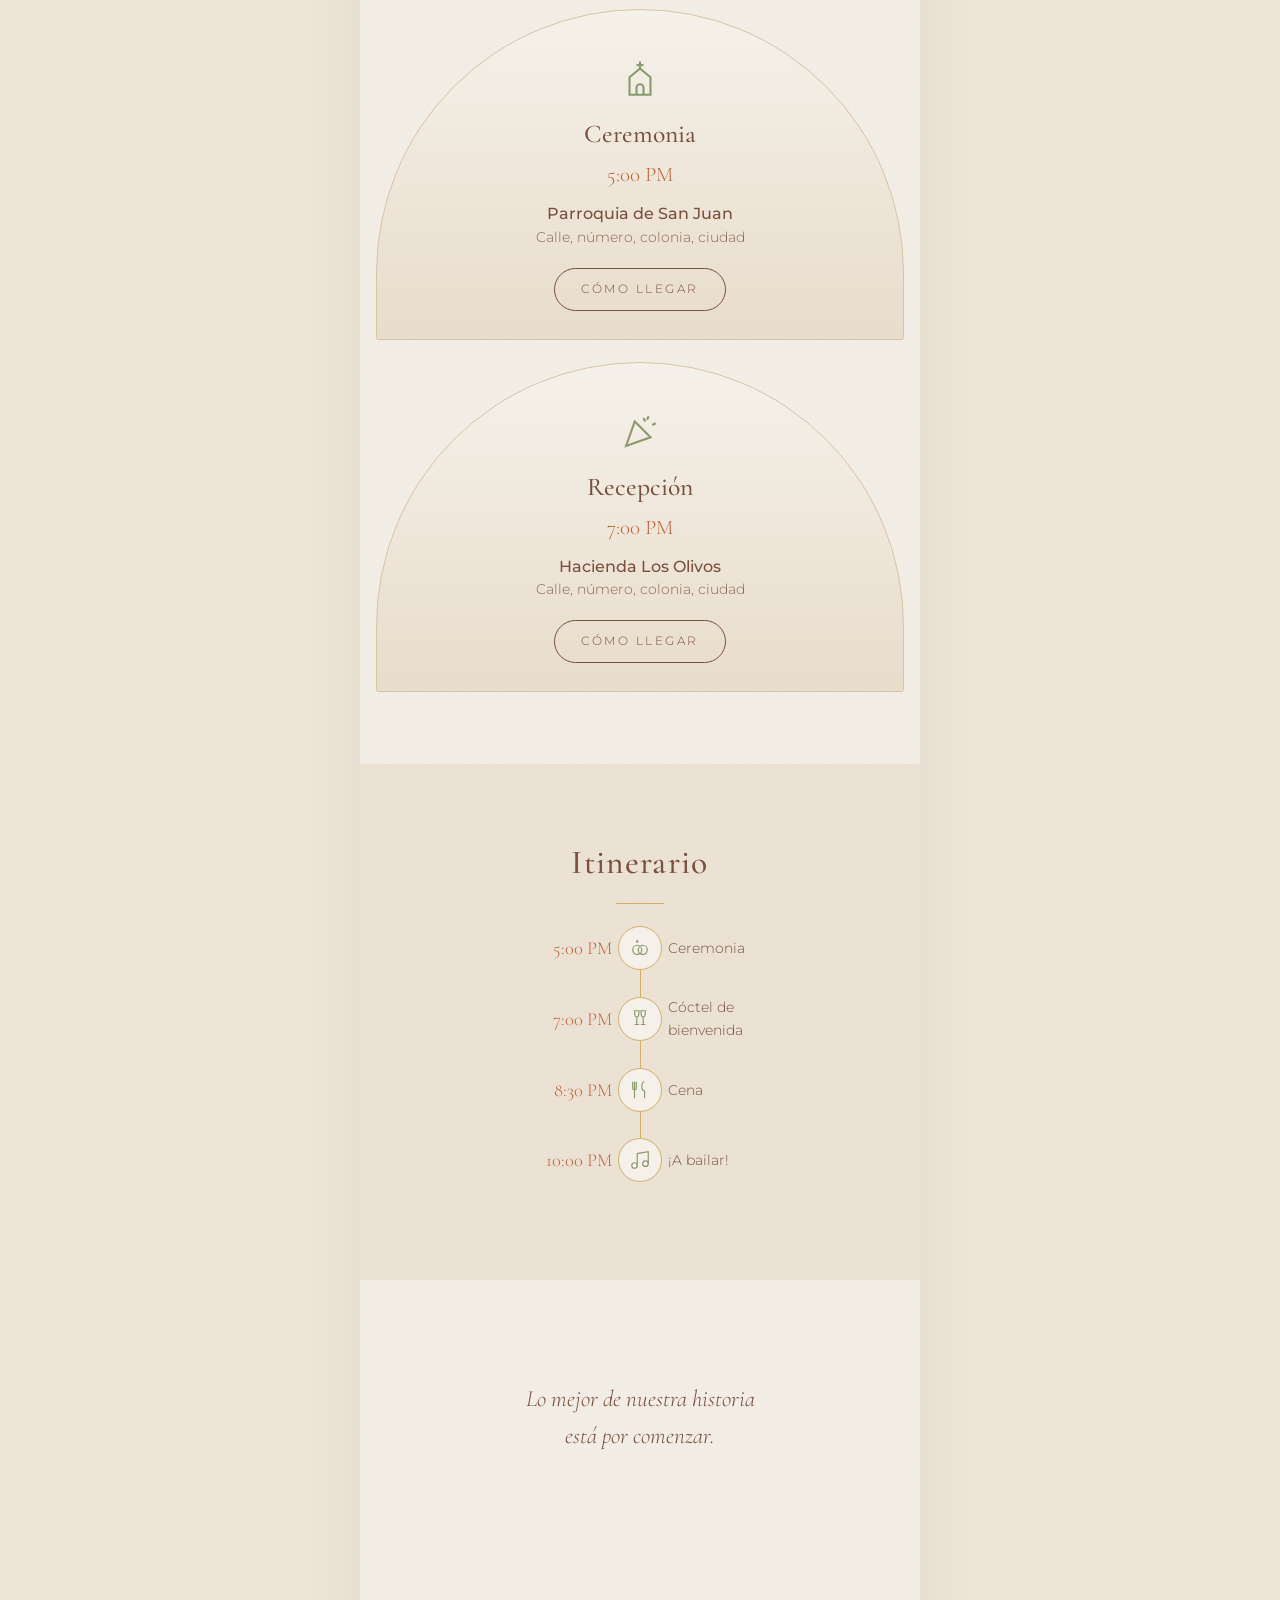
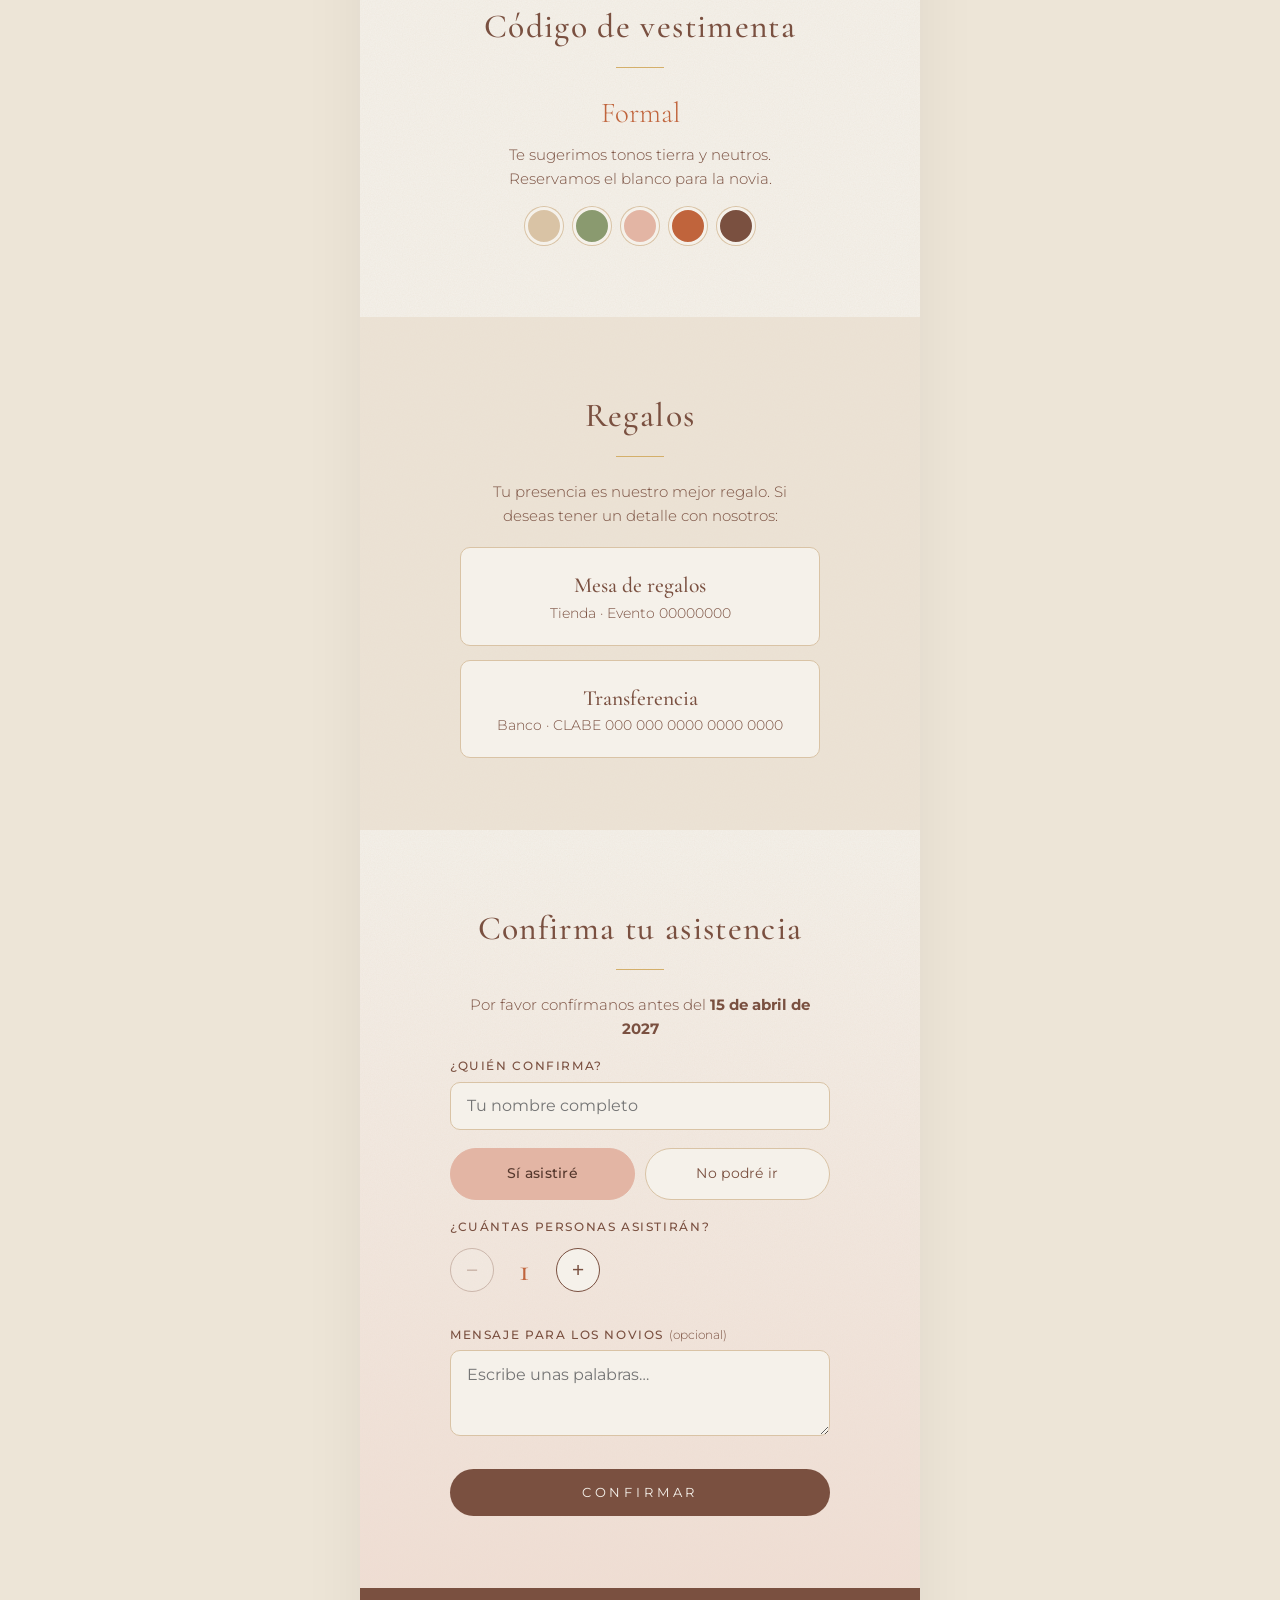
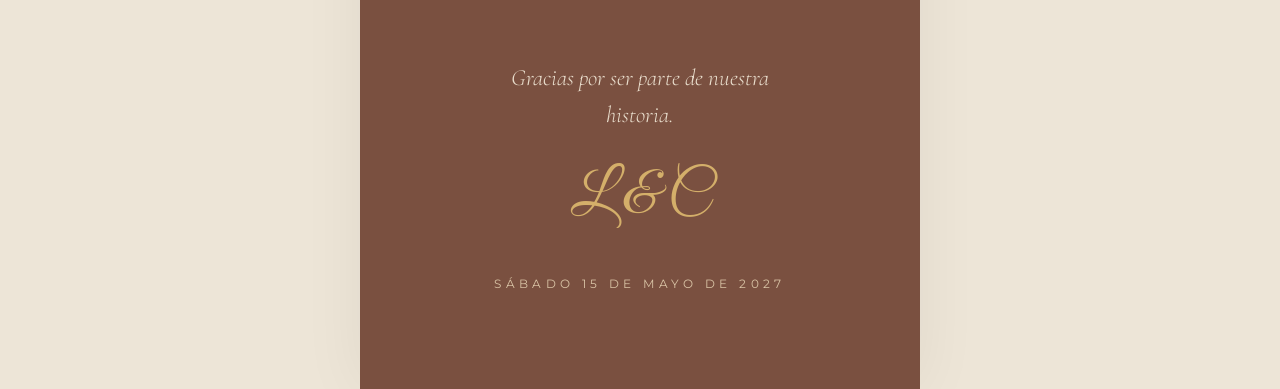
==== commit e756949c: "Secciones diseñadas en Canva: imágenes exportadas o enlace vivo - Tipo de sección 🎨 Diseño de Canva " ====
--- a/index.html
+++ b/index.html
@@ -43,6 +43,7 @@
 
   <main id="invitacion">
     <img class="esquina sup izq" alt="" hidden /><img class="esquina sup der" alt="" hidden />
+    <div id="extra-inicio"></div>
 
     <!-- 1. HERO -->
     <section class="hero" data-seccion="hero">
@@ -168,6 +169,8 @@
     </section>
 
     <!-- 10. CIERRE -->
+    <div id="extra-antes-cierre"></div>
+
     <footer class="cierre" data-seccion="cierre">
       <p class="frase" id="fraseCierre"></p>
       <p class="iniciales-cierre" id="inicialesCierre"></p>
--- a/styles.css
+++ b/styles.css
@@ -382,3 +382,14 @@
 .galeria { display: grid; grid-template-columns: 1fr 1fr; gap: 10px; max-width: 420px; margin: 0 auto; }
 .galeria img { width: 100%; aspect-ratio: 1; object-fit: cover; border-radius: 6px; display: block; }
 .galeria img:first-child:nth-last-child(odd) { grid-column: 1 / -1; aspect-ratio: 4 / 3; }
+
+/* ===== Secciones de Canva ===== */
+.extra.canva { padding: 48px 16px; }
+.extra.canva.sin-margen { padding: 0; }
+.extra.canva.sin-margen .titulo, .extra.canva.sin-margen .texto { margin-top: 48px; }
+.canva-imgs img { display: block; width: 100%; height: auto; }
+.canva-imgs img + img { margin-top: 0; }
+.extra.canva:not(.sin-margen) .canva-imgs img { border-radius: 6px; }
+.extra.canva:not(.sin-margen) .canva-imgs img + img { margin-top: 12px; }
+.canva-marco { position: relative; width: 100%; height: 0; overflow: hidden; }
+.canva-marco iframe { position: absolute; inset: 0; width: 100%; height: 100%; border: 0; }
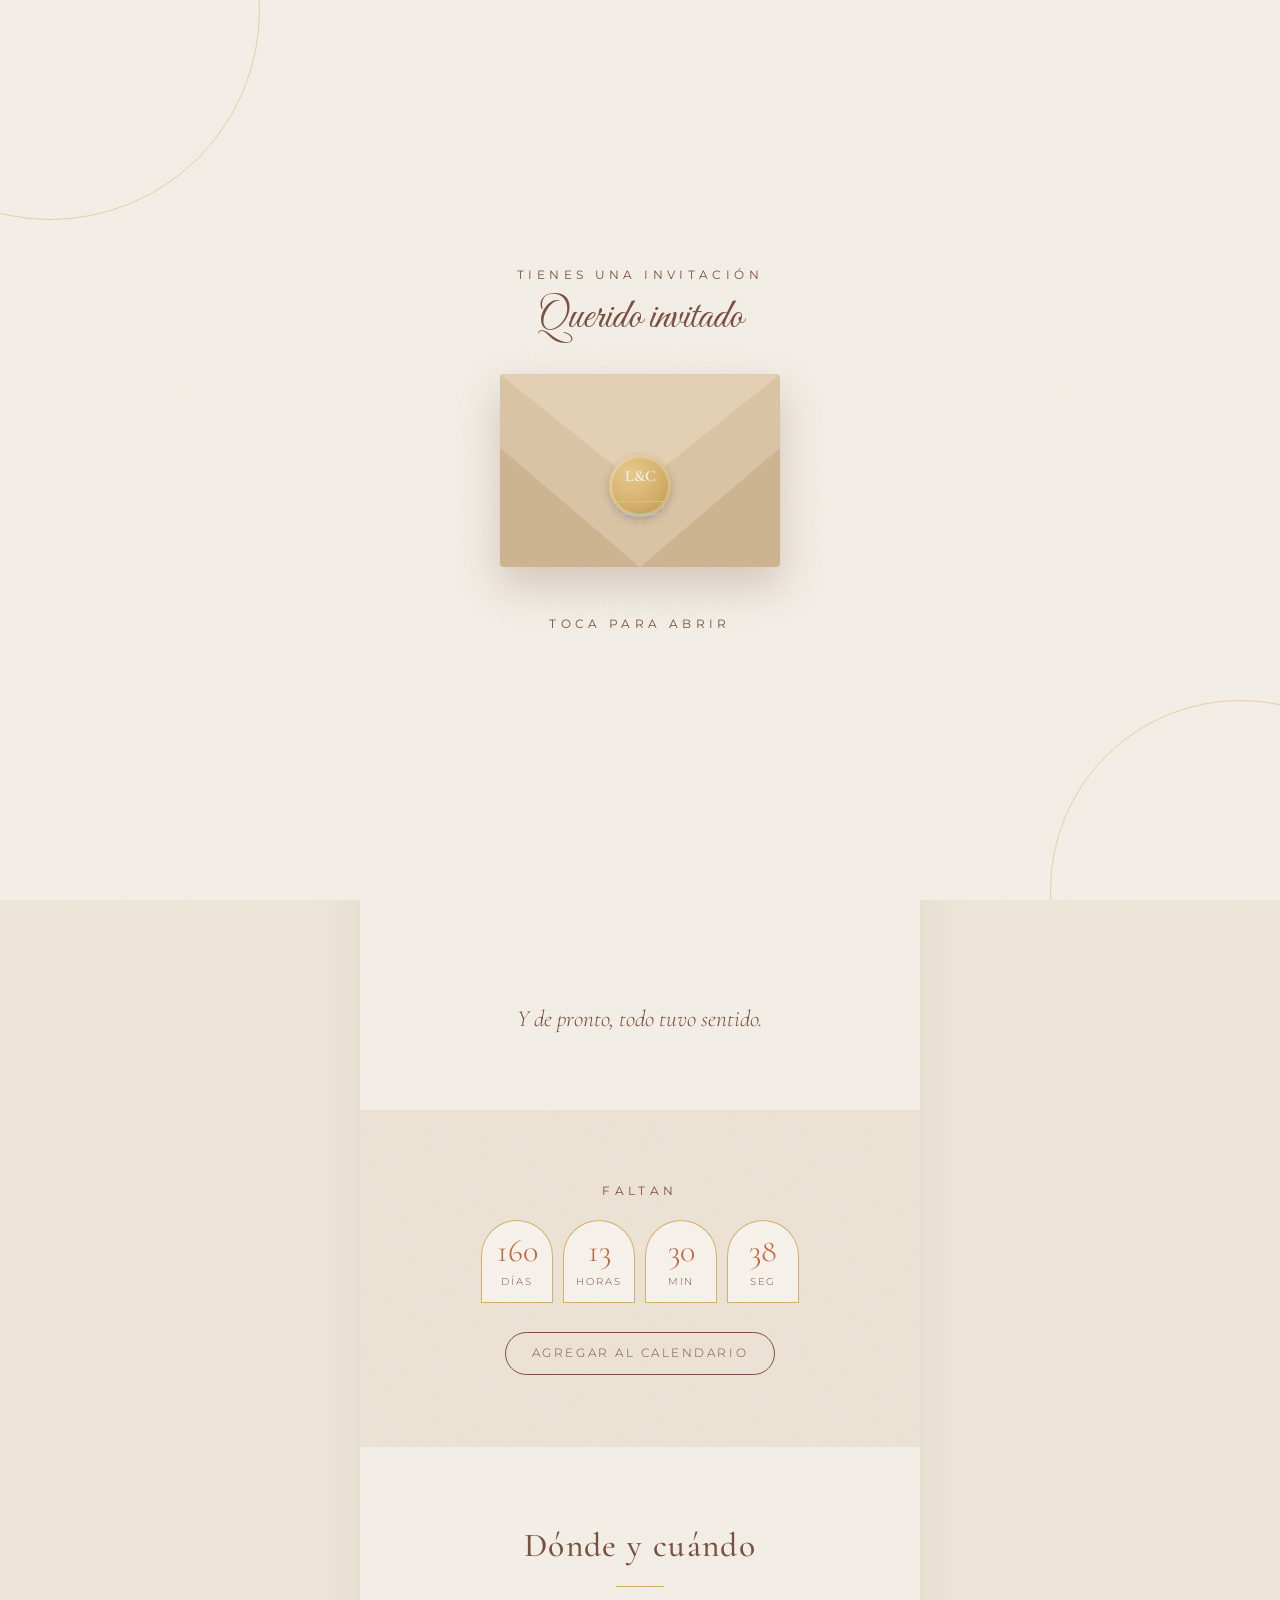
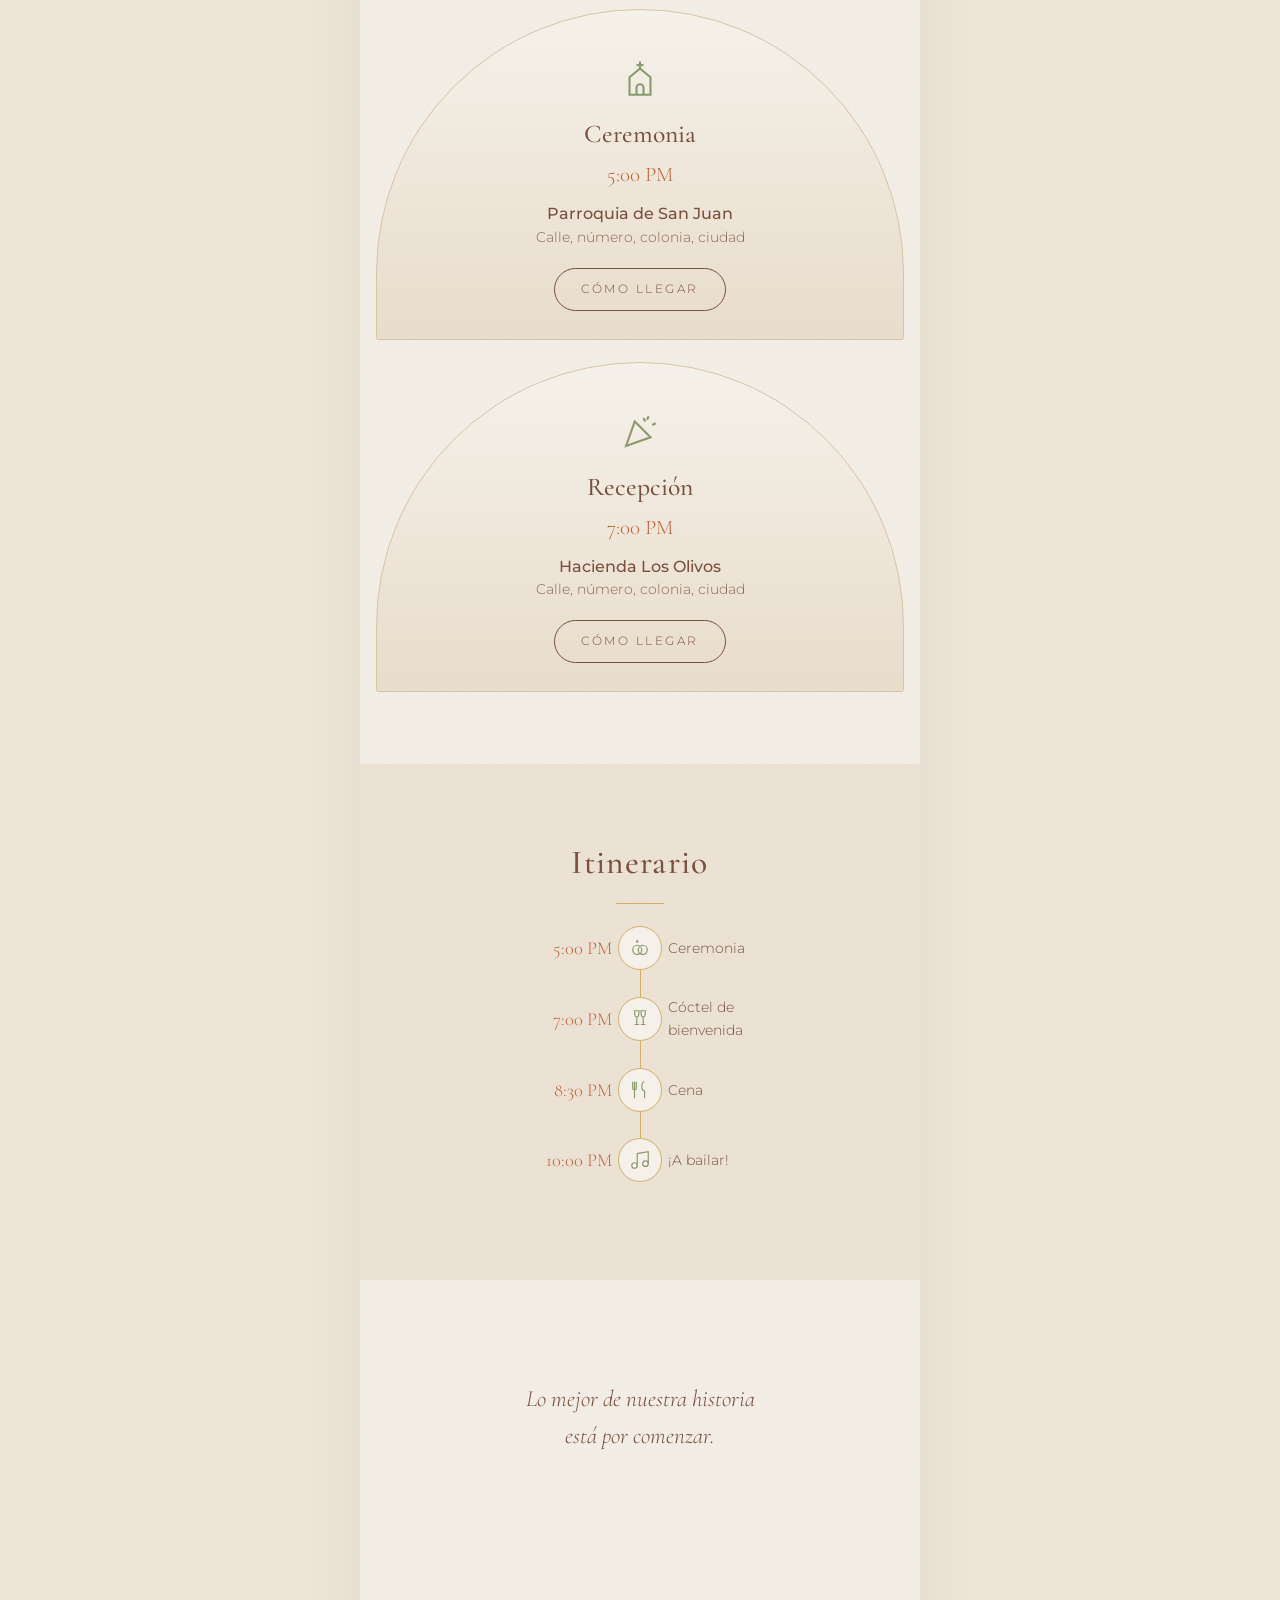
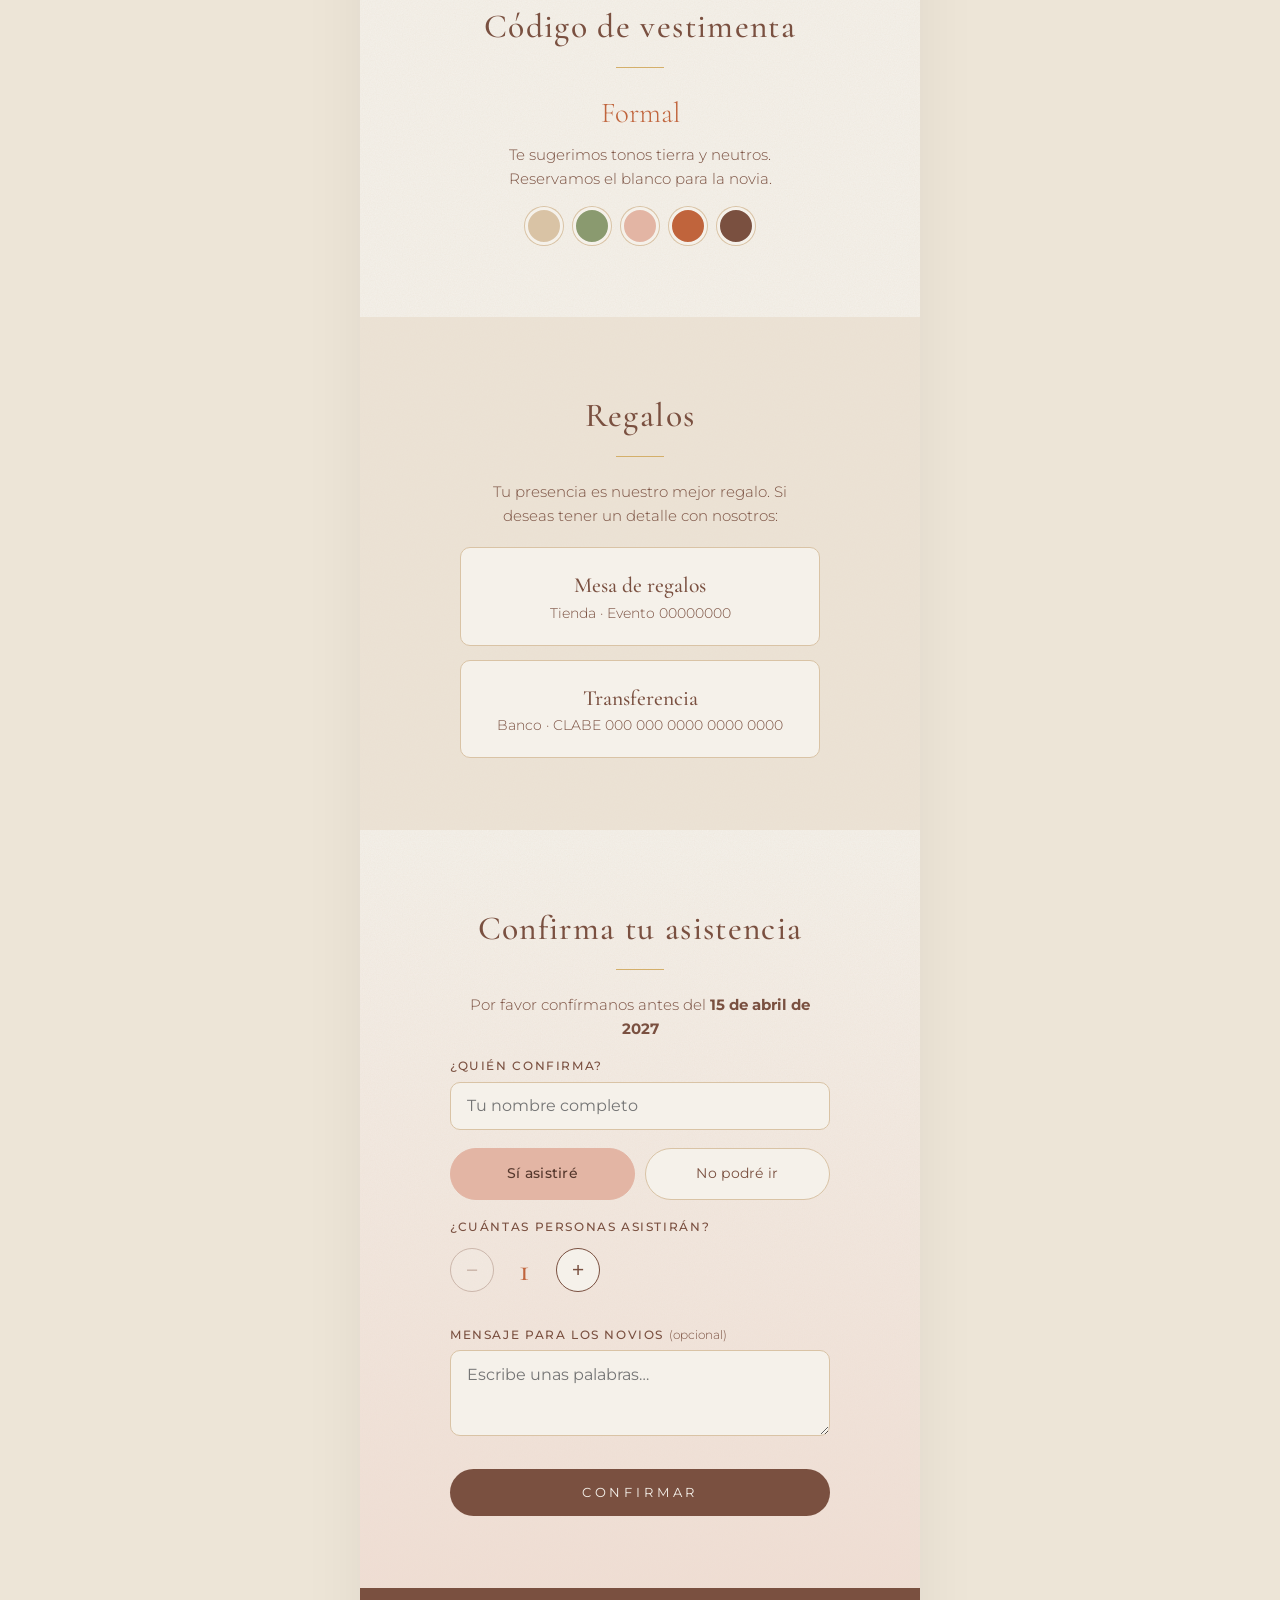
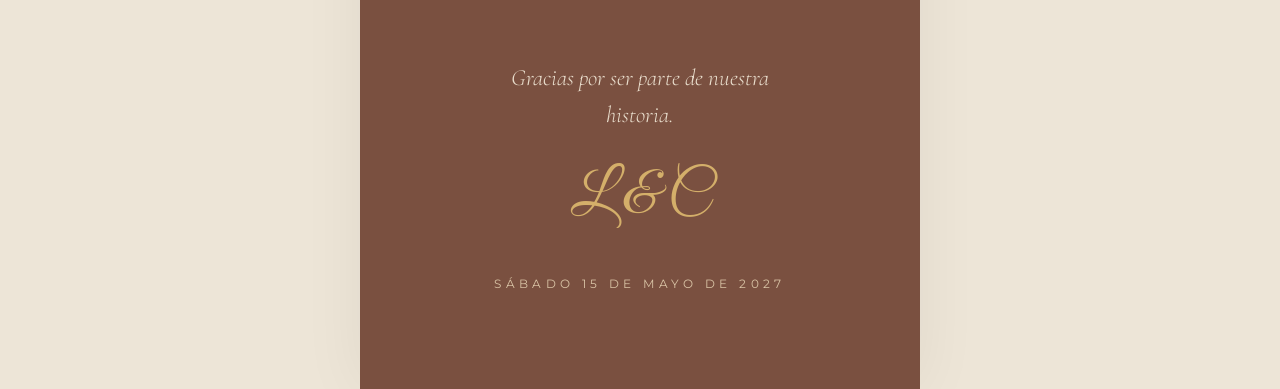
==== commit 8d627ce8: "Panel de la pareja: envío desde su celular, confirmaciones y solicitudes de lugares extra - panel.ht" ====
--- a/index.html
+++ b/index.html
@@ -132,6 +132,7 @@
       <h2 class="titulo">Confirma tu asistencia</h2>
       <p class="texto">Por favor confírmanos antes del <strong id="fechaLimite"></strong></p>
       <p class="reservados" id="reservados"></p>
+      <p class="estado-solicitud" id="estadoSolicitud" hidden></p>
 
       <form id="formRsvp" novalidate>
         <label>¿Quién confirma?
--- a/styles.css
+++ b/styles.css
@@ -393,3 +393,10 @@
 .extra.canva:not(.sin-margen) .canva-imgs img + img { margin-top: 12px; }
 .canva-marco { position: relative; width: 100%; height: 0; overflow: hidden; }
 .canva-marco iframe { position: absolute; inset: 0; width: 100%; height: 100%; border: 0; }
+
+/* ===== Estado de la solicitud de lugares extra ===== */
+.estado-solicitud { max-width: 380px; margin: 0 auto 1.4rem; padding: .7rem 1rem; border-radius: 12px; font-size: .88rem;
+  background: #FCEFC7; color: var(--moca-oscuro); border: 1px solid #EBCB8B; }
+.estado-solicitud[hidden] { display: none; }
+.estado-solicitud.aprobada { background: #E3EBDA; border-color: #B8CBA5; }
+.estado-solicitud.rechazada { background: var(--blanco); border-color: var(--beige); }
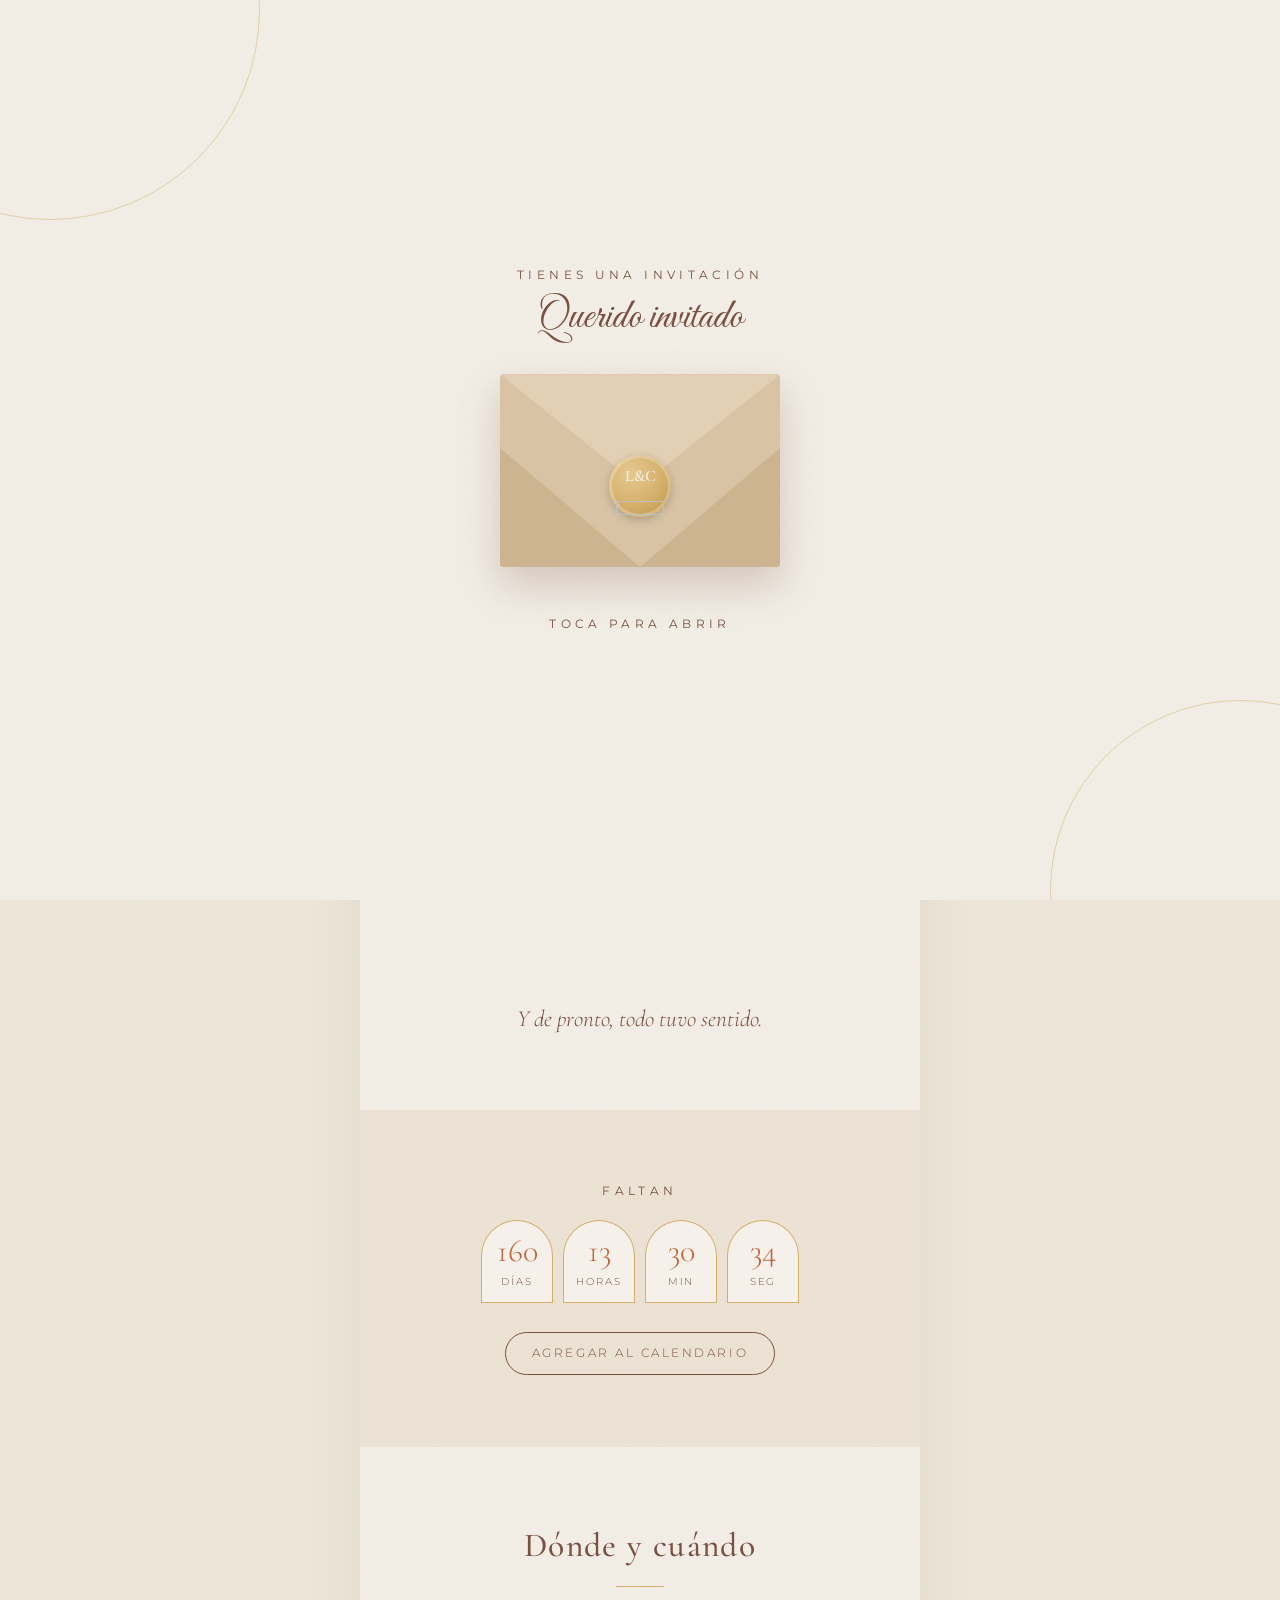
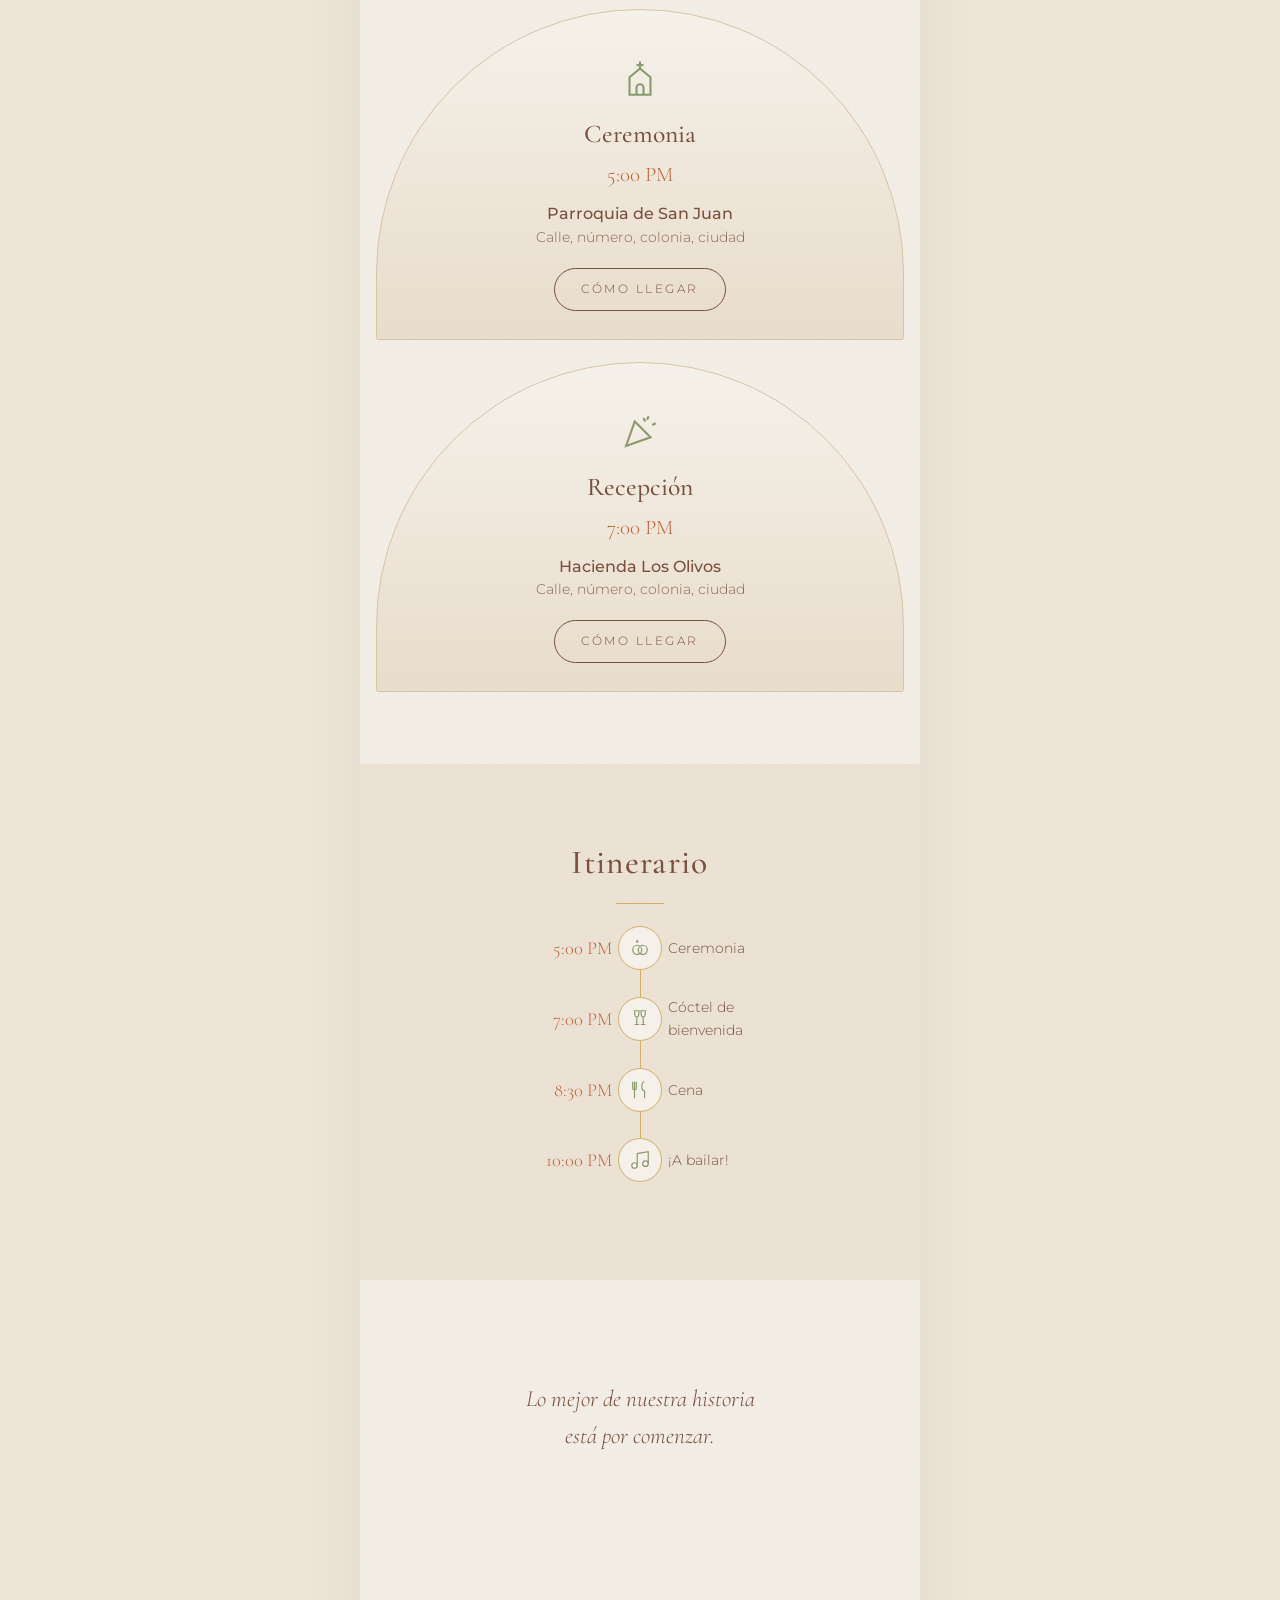
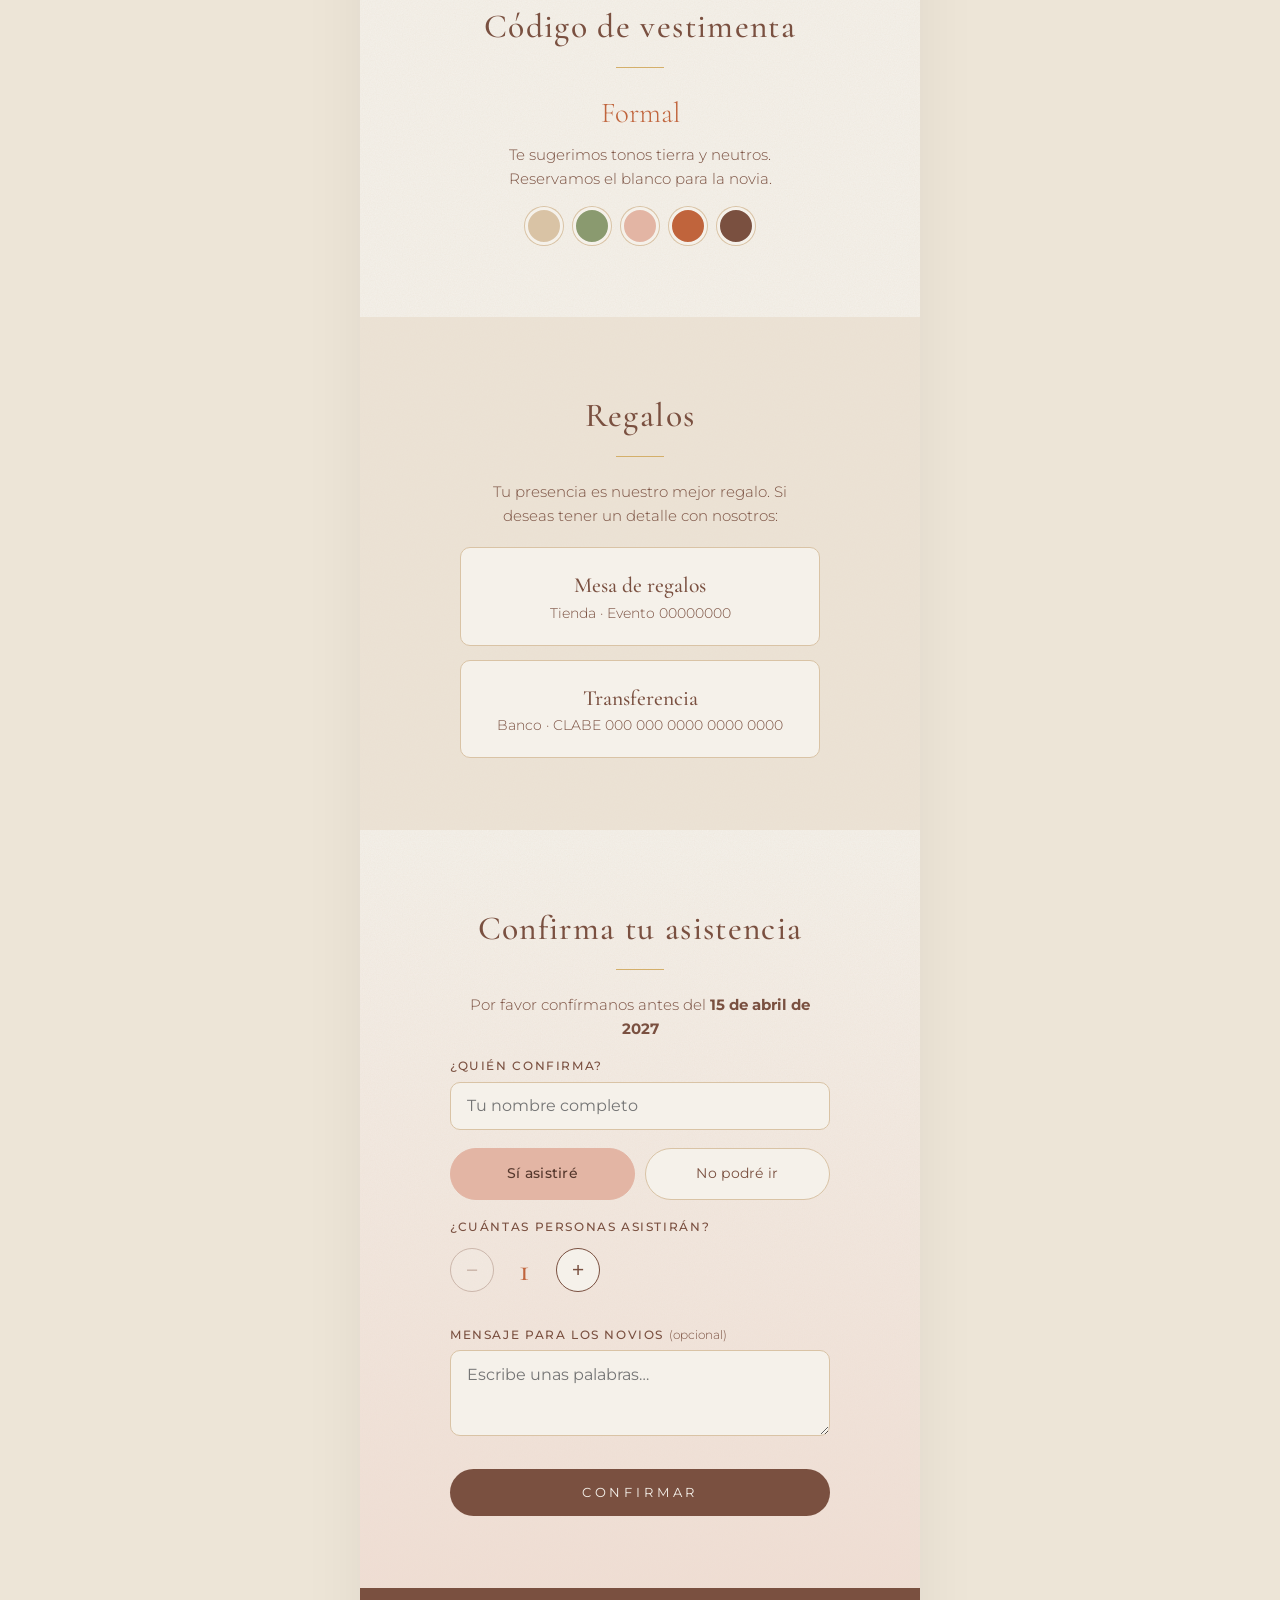
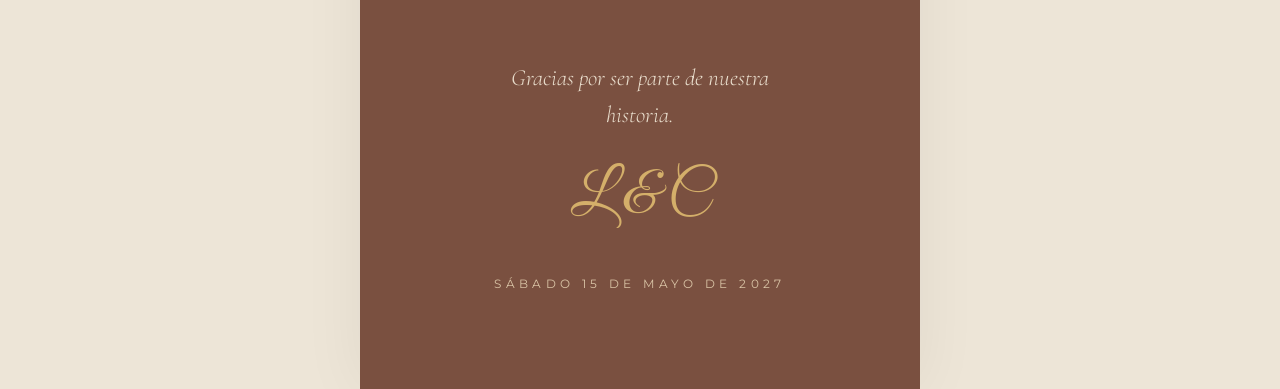
==== commit 0e86d05d: "Fusión con Canva: las páginas de Canva reemplazan el diseño de cada sección - Portada con la página " ====
--- a/index.html
+++ b/index.html
@@ -21,6 +21,8 @@
   <div id="sobre" class="sobre" role="button" tabindex="0" aria-label="Abrir invitación">
     <div class="cortina izq"></div>
     <div class="cortina der"></div>
+    <div class="pc-capa pc-izq"></div><div class="pc-capa pc-der"></div>
+    <div class="pc-toca"><span class="pc-nombre"></span><span class="pc-texto">Toca para abrir</span></div>
     <div class="sobre-arco a1"></div>
     <div class="sobre-arco a2"></div>
     <div class="sobre-contenido">
@@ -74,14 +76,14 @@
 
     <!-- 3. CUENTA REGRESIVA -->
     <section class="seccion beige revelar" data-seccion="cuenta">
-      <p class="espaciado">Faltan</p>
-      <div class="cuenta">
+      <p class="espaciado mantener">Faltan</p>
+      <div class="cuenta mantener">
         <div><span id="cDias">00</span><small>Días</small></div>
         <div><span id="cHoras">00</span><small>Horas</small></div>
         <div><span id="cMin">00</span><small>Min</small></div>
         <div><span id="cSeg">00</span><small>Seg</small></div>
       </div>
-      <a class="btn-linea" id="btnCalendario" target="_blank" rel="noopener">Agregar al calendario</a>
+      <a class="btn-linea mantener" id="btnCalendario" target="_blank" rel="noopener">Agregar al calendario</a>
     </section>
 
     <!-- 4. LUGARES -->
@@ -119,7 +121,7 @@
     </section>
 
     <!-- 8. REGALOS -->
-    <section class="seccion beige revelar" id="seccionRegalos" data-seccion="vestimenta">
+    <section class="seccion beige revelar" id="seccionRegalos" data-seccion="regalos">
       <h2 class="titulo">Regalos</h2>
       <p class="texto" id="regalosTexto"></p>
       <div class="regalos" id="regalos"></div>
@@ -128,13 +130,13 @@
     <div id="extra-antes-confirmacion"></div>
 
     <!-- 9. CONFIRMACIÓN -->
-    <section class="seccion rsvp revelar" id="rsvp">
+    <section class="seccion rsvp revelar" id="rsvp" data-seccion="rsvp">
       <h2 class="titulo">Confirma tu asistencia</h2>
       <p class="texto">Por favor confírmanos antes del <strong id="fechaLimite"></strong></p>
-      <p class="reservados" id="reservados"></p>
-      <p class="estado-solicitud" id="estadoSolicitud" hidden></p>
-
-      <form id="formRsvp" novalidate>
+      <p class="reservados mantener" id="reservados"></p>
+      <p class="estado-solicitud mantener" id="estadoSolicitud" hidden></p>
+
+      <form id="formRsvp" class="mantener" novalidate>
         <label>¿Quién confirma?
           <input type="text" id="fQuien" placeholder="Tu nombre completo" required autocomplete="name" />
         </label>
@@ -160,7 +162,7 @@
         <p class="error" id="error" hidden></p>
       </form>
 
-      <div class="gracias" id="gracias" hidden>
+      <div class="gracias mantener" id="gracias" hidden>
         <svg class="ramita" viewBox="0 0 200 40" aria-hidden="true"><use href="#deco-eucalipto"/></svg><img class="ramita-img" alt="" hidden />
         <h3 id="graciasTitulo">¡Gracias!</h3>
         <p id="graciasTexto"></p>
--- a/styles.css
+++ b/styles.css
@@ -400,3 +400,53 @@
 .estado-solicitud[hidden] { display: none; }
 .estado-solicitud.aprobada { background: #E3EBDA; border-color: #B8CBA5; }
 .estado-solicitud.rechazada { background: var(--blanco); border-color: var(--beige); }
+
+/* ===== Modo Canva (?canva=1) ===== */
+body.modo-canva .sobre, body.modo-canva .btn-musica, body.modo-canva .demo, body.modo-canva .flecha { display: none !important; }
+body.modo-canva .revelar { opacity: 1; transform: none; transition: none; }
+body.modo-canva .hero { min-height: 0; padding: 72px 16px; }
+
+/* ===== Fusión con Canva ===== */
+/* Portada: la página del sobre de Canva a pantalla completa */
+.pc-capa, .pc-toca { display: none; }
+.sobre.portada-canva { background: var(--beige-claro) !important; }
+.sobre.portada-canva .sobre-contenido, .sobre.portada-canva .sobre-arco, .sobre.portada-canva .cortina { display: none !important; }
+.sobre.portada-canva .pc-capa {
+  display: block; position: absolute; inset: 0; background: var(--pc-img) center / cover no-repeat;
+  transition: transform 1s cubic-bezier(.7,0,.3,1), opacity 1s ease;
+}
+@media (min-aspect-ratio: 3/4) { .sobre.portada-canva .pc-capa { background-size: contain; } }
+.sobre.portada-canva .pc-der { display: none; }
+.sobre.portada-canva[data-trans="cortina"] .pc-der { display: block; clip-path: inset(0 0 0 50%); }
+.sobre.portada-canva[data-trans="cortina"] .pc-izq { clip-path: inset(0 50% 0 0); }
+.sobre.portada-canva .pc-toca {
+  display: flex; flex-direction: column; align-items: center; gap: 4px; position: absolute; left: 50%; bottom: max(28px, env(safe-area-inset-bottom));
+  transform: translateX(-50%); z-index: 2; text-align: center; transition: opacity .4s; width: max-content; max-width: 90vw;
+}
+.pc-nombre { font-family: var(--script); font-size: 2rem; color: var(--moca); text-shadow: 0 1px 8px rgba(255,255,255,.8); }
+.pc-nombre:empty { display: none; }
+.pc-texto {
+  background: rgba(255,255,255,.88); color: var(--moca); border: 1px solid var(--dorado); border-radius: 999px; padding: .55rem 1.3rem;
+  font-size: .72rem; letter-spacing: .25em; text-transform: uppercase; animation: latido 2s ease-in-out infinite; box-shadow: 0 6px 18px rgba(0,0,0,.12);
+}
+.sobre.portada-canva.abriendo .pc-toca { opacity: 0; }
+.sobre.portada-canva[data-trans="zoom"].abriendo .pc-capa { transform: scale(1.6); opacity: 0; }
+.sobre.portada-canva[data-trans="deslizar"].abriendo .pc-capa { transform: translateY(-100%); }
+.sobre.portada-canva[data-trans="cortina"].abriendo .pc-izq { transform: translateX(-100%); }
+.sobre.portada-canva[data-trans="cortina"].abriendo .pc-der { transform: translateX(100%); }
+.sobre.portada-canva.abriendo { background: transparent !important; transition: opacity .5s .7s, visibility .5s .7s; }
+
+/* Secciones: la página de Canva reemplaza el diseño, pero lo interactivo se queda */
+.con-canva { padding: 0 !important; min-height: 0 !important; background: none !important; }
+.con-canva > :not(.pagina-canva):not(.mantener) { display: none !important; }
+.con-canva > .mantener[hidden] { display: none !important; }
+.pagina-canva { display: block; width: 100%; height: auto; }
+.con-canva > .mantener { margin-left: auto; margin-right: auto; }
+.con-canva > .canva-extra { display: flex; flex-wrap: wrap; justify-content: center; gap: 10px; padding: 20px 16px; text-align: center; flex-direction: column; align-items: center; }
+.hero.con-canva > .canva-extra { padding: 18px 16px 10px; }
+.hero.con-canva > .canva-extra .pases-hero { margin: 0; }
+[data-seccion="cuenta"].con-canva > .mantener:first-of-type { margin-top: 24px; }
+[data-seccion="cuenta"].con-canva { padding-bottom: 32px !important; }
+#rsvp.con-canva { padding-bottom: 48px !important; }
+#rsvp.con-canva > form, #rsvp.con-canva > .gracias { padding: 24px 16px 0; }
+#rsvp.con-canva > .reservados { margin-top: 24px; }
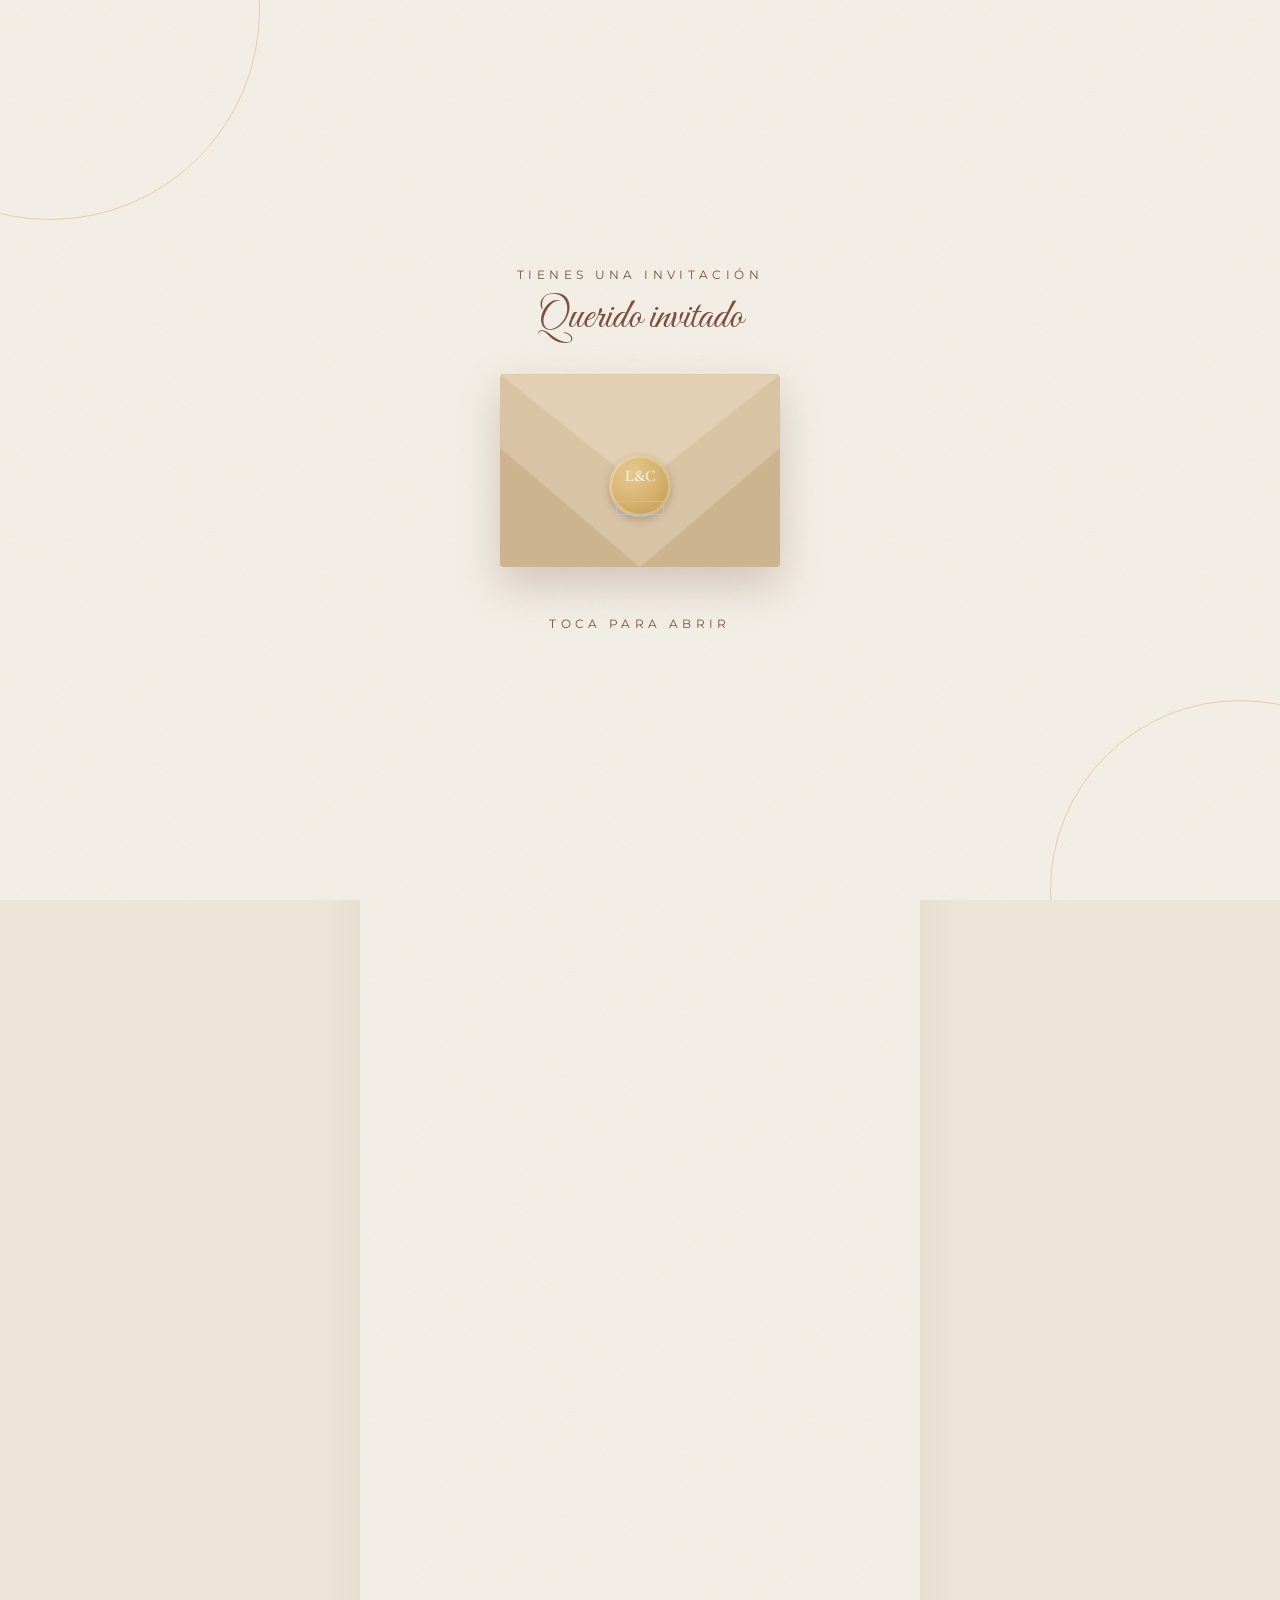
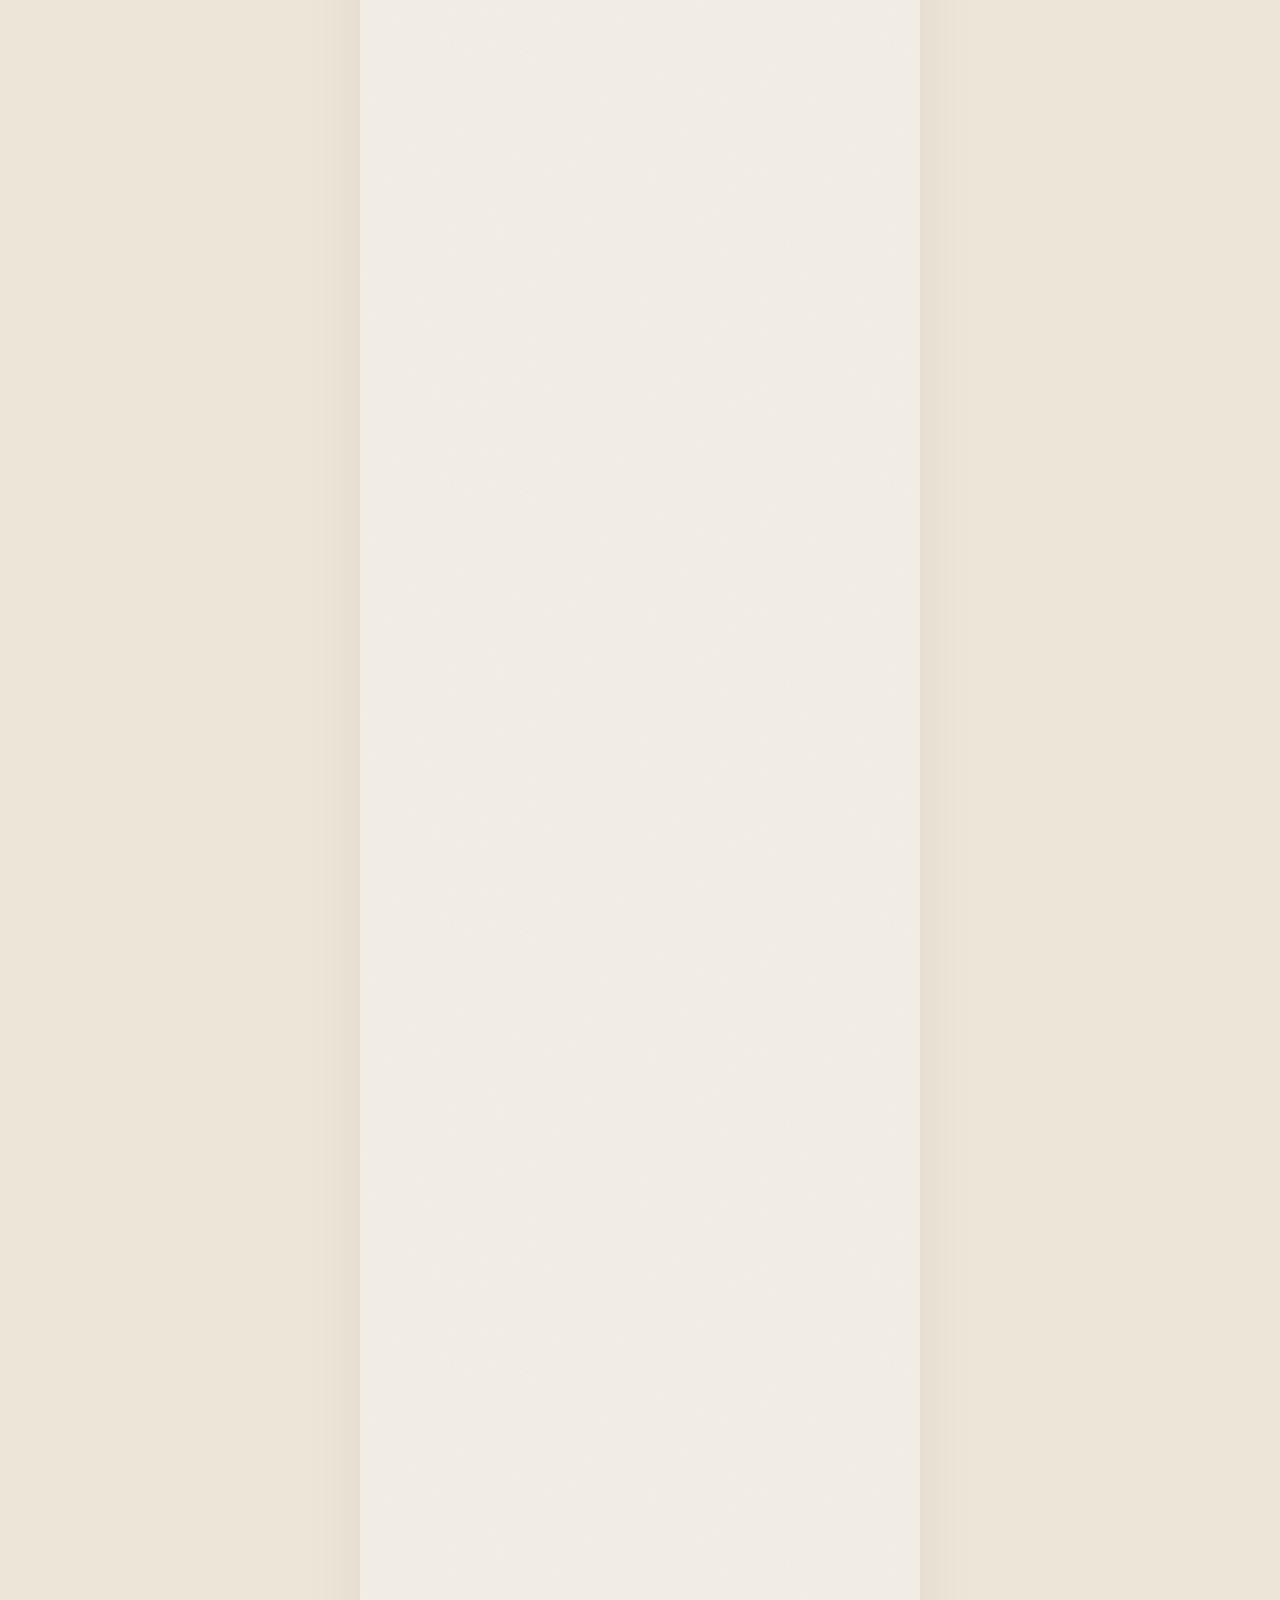
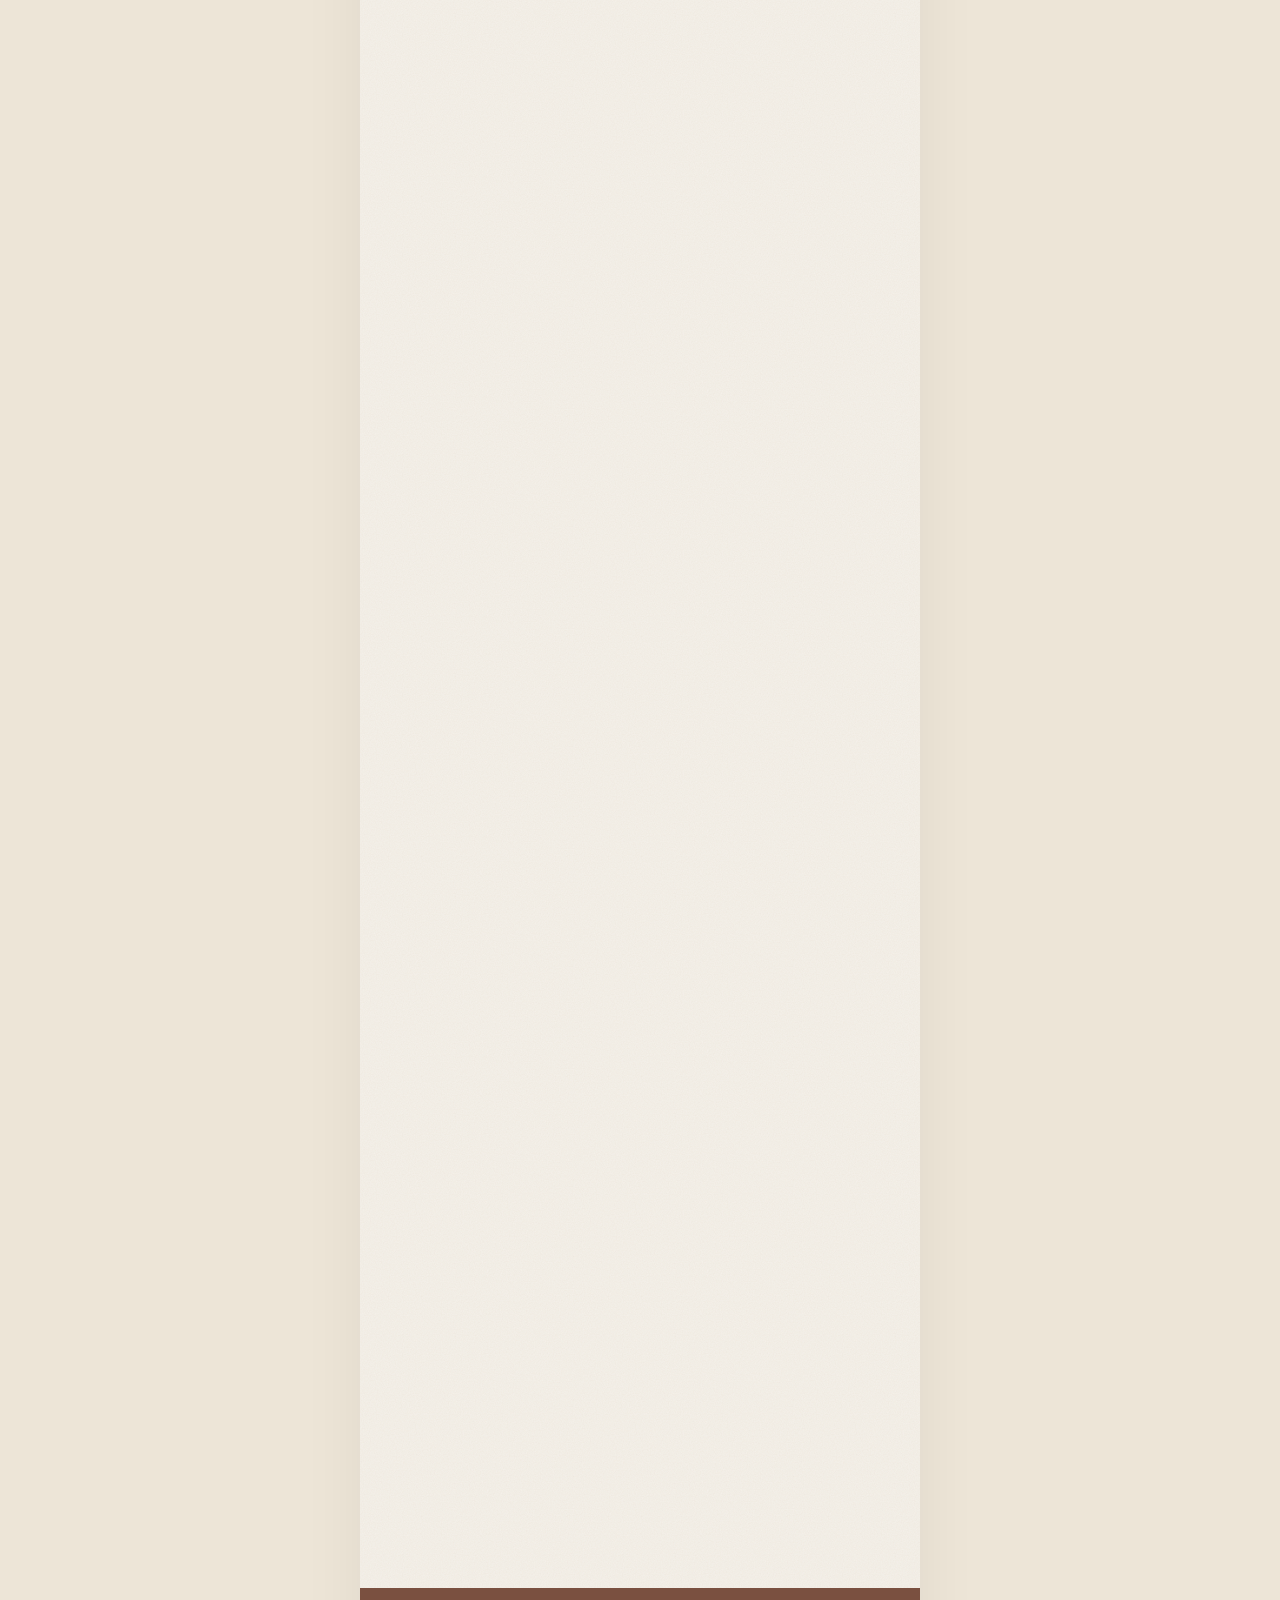
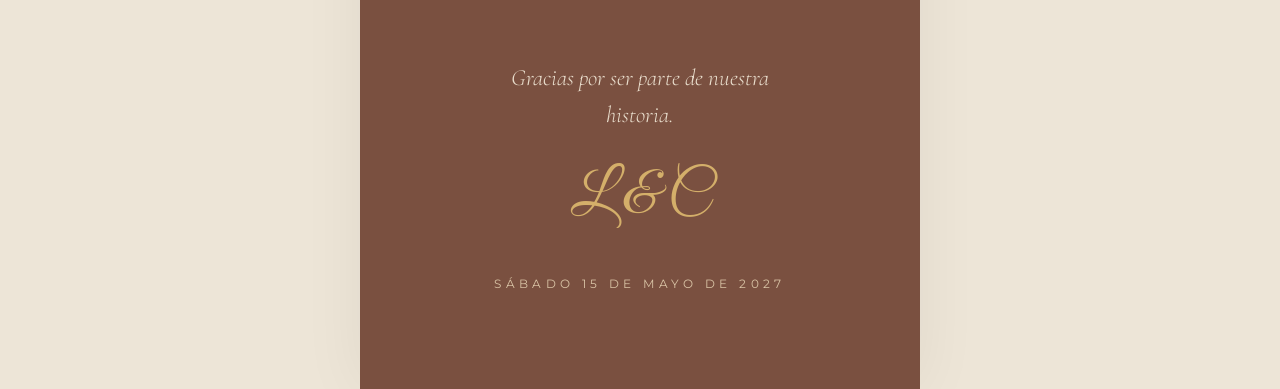
==== commit 4261e9de: "Portada de Canva sin el nombre del invitado; el nombre queda en la sección de nombres Co-Authored-By" ====
--- a/index.html
+++ b/index.html
@@ -22,7 +22,7 @@
     <div class="cortina izq"></div>
     <div class="cortina der"></div>
     <div class="pc-capa pc-izq"></div><div class="pc-capa pc-der"></div>
-    <div class="pc-toca"><span class="pc-nombre"></span><span class="pc-texto">Toca para abrir</span></div>
+    <div class="pc-toca"><span class="pc-texto">Toca para abrir</span></div>
     <div class="sobre-arco a1"></div>
     <div class="sobre-arco a2"></div>
     <div class="sobre-contenido">
--- a/styles.css
+++ b/styles.css
@@ -423,8 +423,6 @@
   display: flex; flex-direction: column; align-items: center; gap: 4px; position: absolute; left: 50%; bottom: max(28px, env(safe-area-inset-bottom));
   transform: translateX(-50%); z-index: 2; text-align: center; transition: opacity .4s; width: max-content; max-width: 90vw;
 }
-.pc-nombre { font-family: var(--script); font-size: 2rem; color: var(--moca); text-shadow: 0 1px 8px rgba(255,255,255,.8); }
-.pc-nombre:empty { display: none; }
 .pc-texto {
   background: rgba(255,255,255,.88); color: var(--moca); border: 1px solid var(--dorado); border-radius: 999px; padding: .55rem 1.3rem;
   font-size: .72rem; letter-spacing: .25em; text-transform: uppercase; animation: latido 2s ease-in-out infinite; box-shadow: 0 6px 18px rgba(0,0,0,.12);
@@ -450,3 +448,13 @@
 #rsvp.con-canva { padding-bottom: 48px !important; }
 #rsvp.con-canva > form, #rsvp.con-canva > .gracias { padding: 24px 16px 0; }
 #rsvp.con-canva > .reservados { margin-top: 24px; }
+
+/* ===== Transiciones al abrir ===== */
+/* La portada (nombres) aparece suave al abrir el sobre, elemento por elemento */
+.hero > * { transition: opacity 1.1s ease, transform 1.1s ease; }
+body:not(.invitacion-abierta):not(.preview):not(.modo-canva) .hero > * { opacity: 0; transform: translateY(18px); }
+.hero > *:nth-child(2) { transition-delay: .1s; } .hero > *:nth-child(3) { transition-delay: .2s; }
+.hero > *:nth-child(4) { transition-delay: .3s; } .hero > *:nth-child(5) { transition-delay: .45s; } .hero > *:nth-child(6) { transition-delay: .6s; }
+/* Las páginas de Canva guardan su espacio mientras cargan (formato celular 9:16) */
+.pagina-canva { aspect-ratio: auto 1080 / 1920; }
+@media (prefers-reduced-motion: reduce) { .hero > * { opacity: 1 !important; transform: none !important; } }
